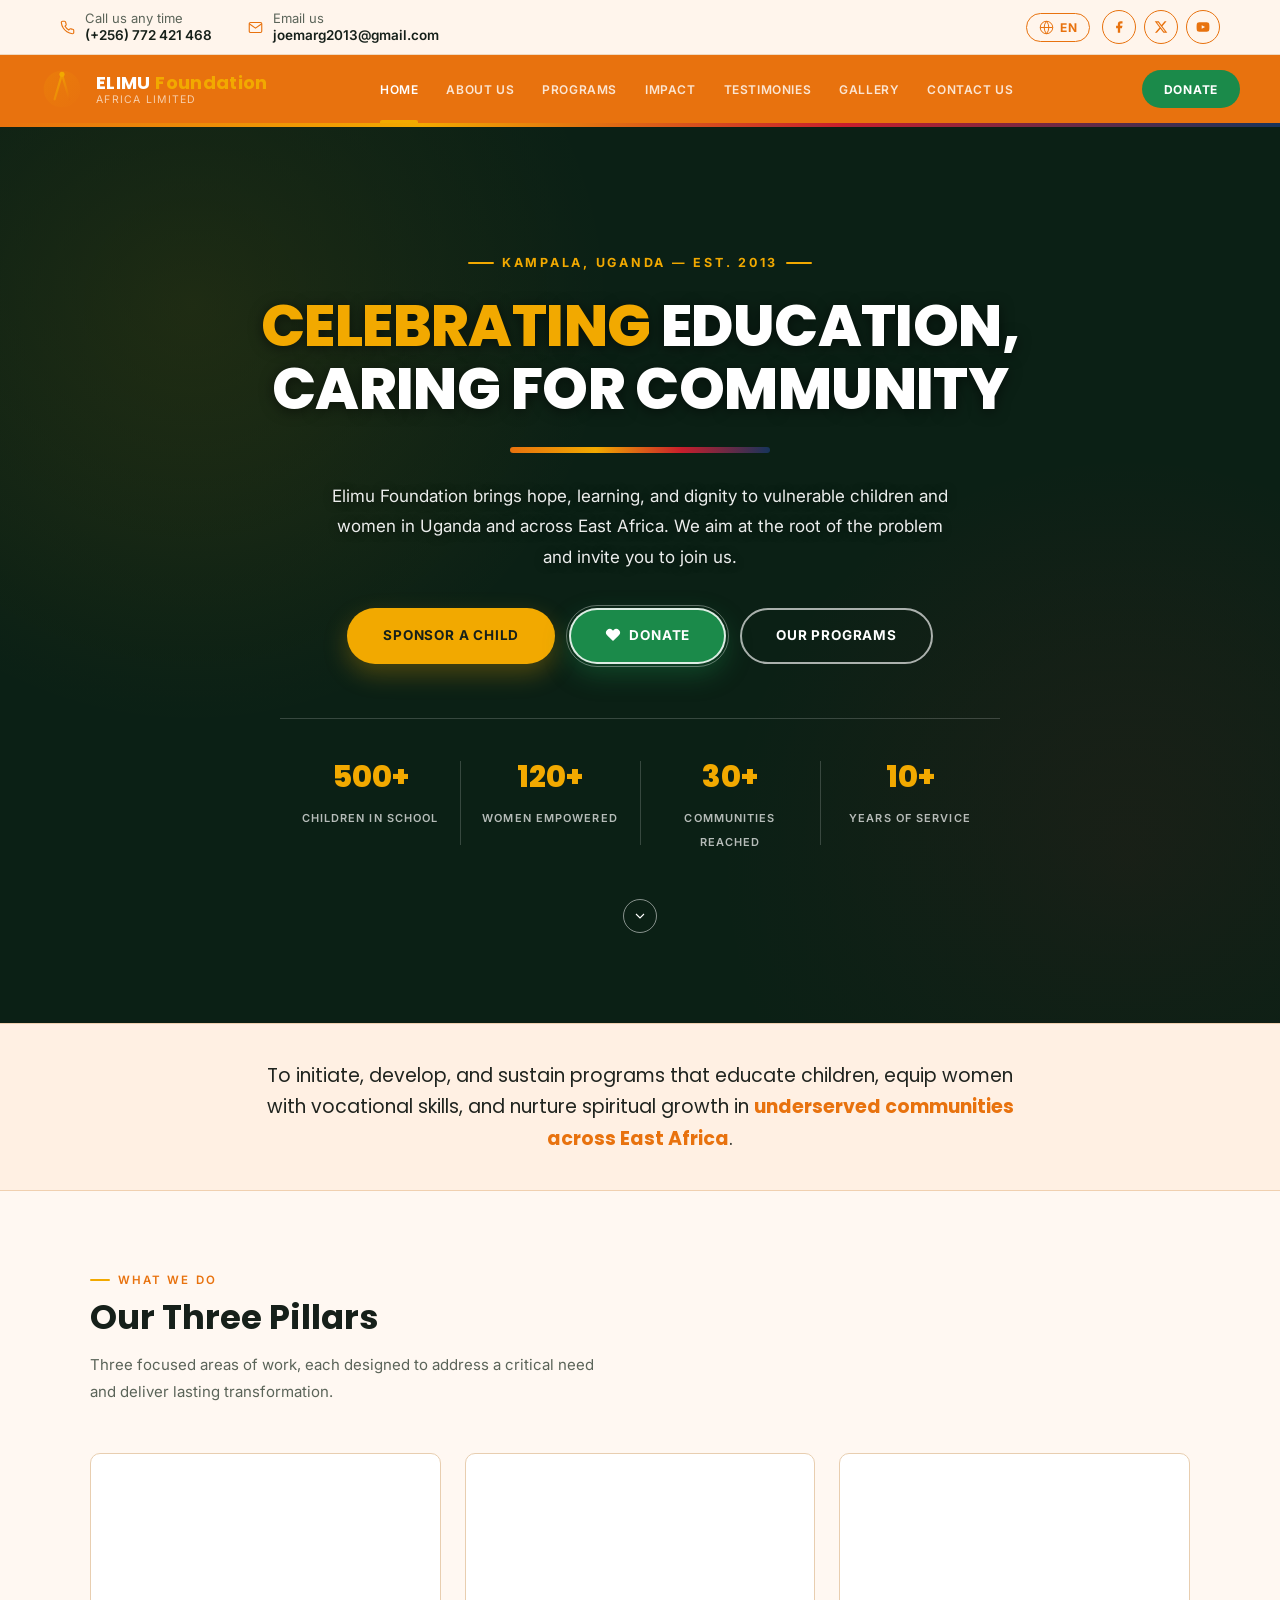
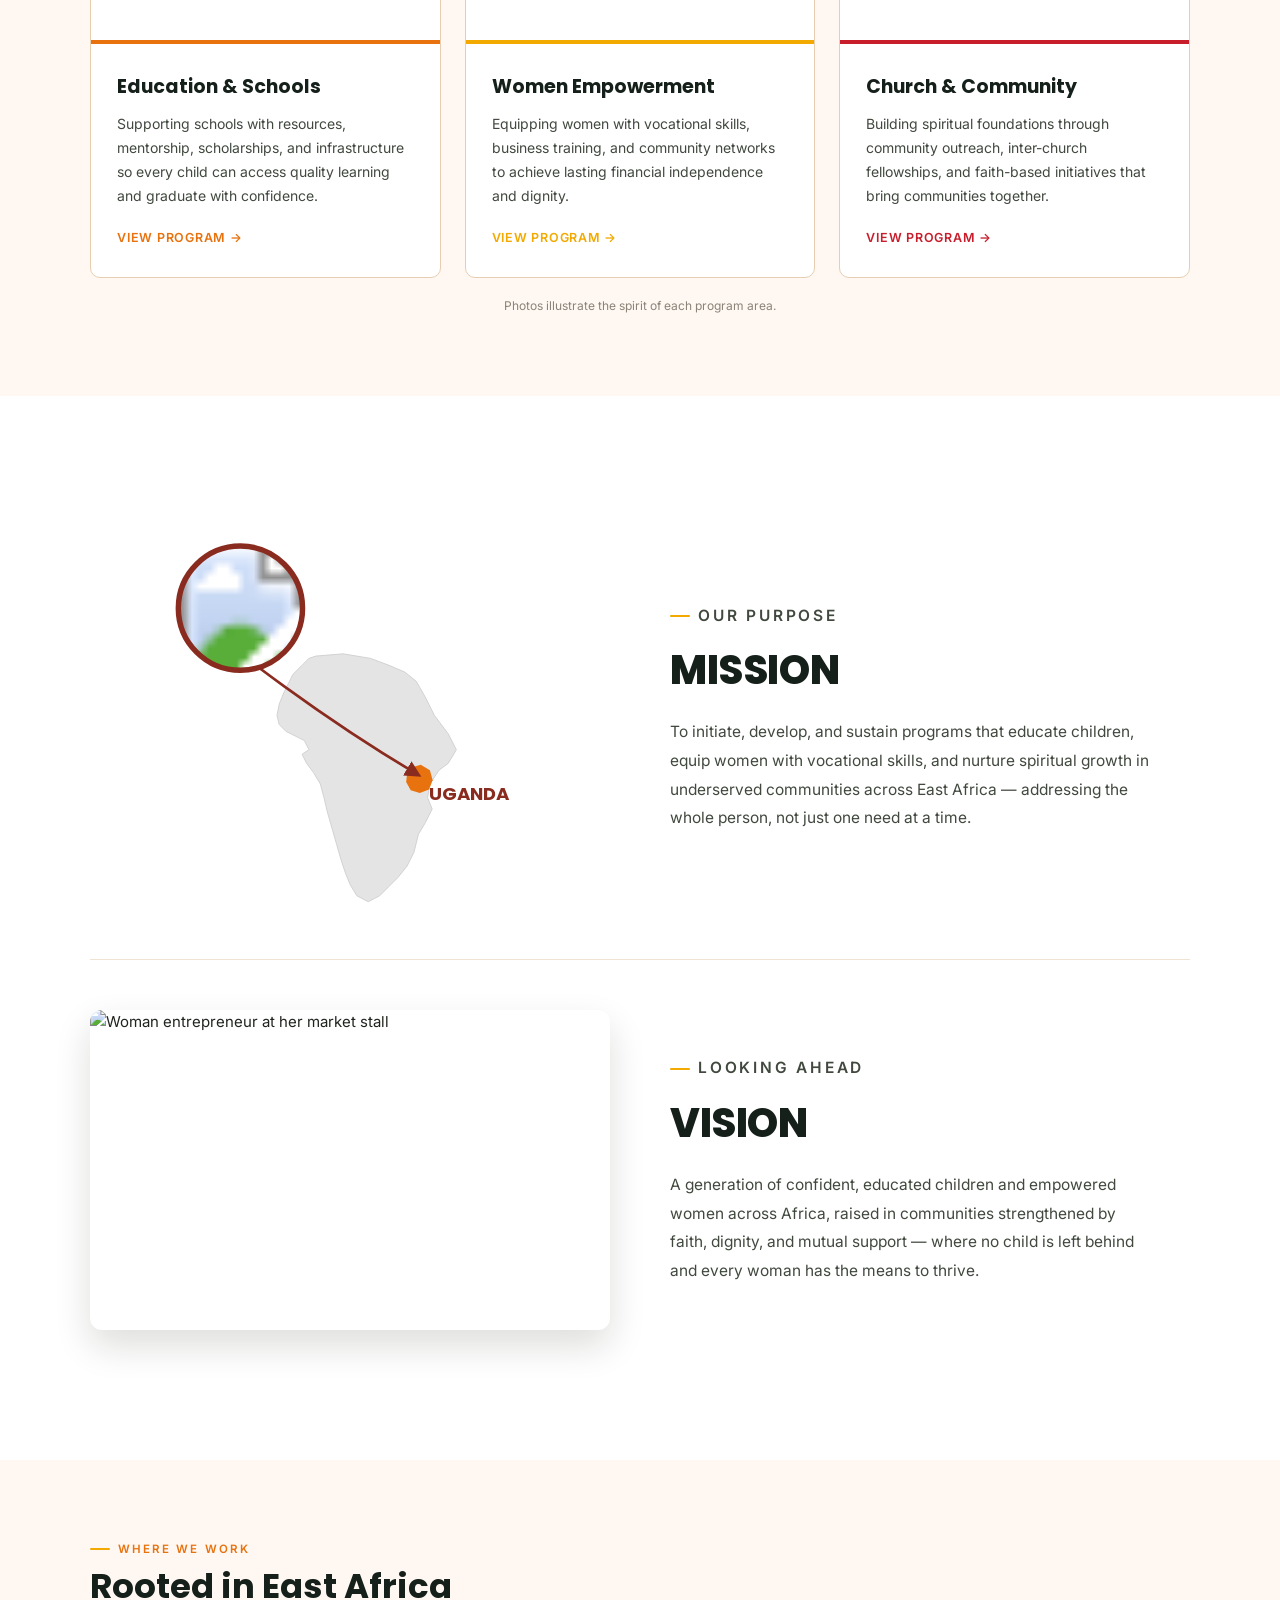
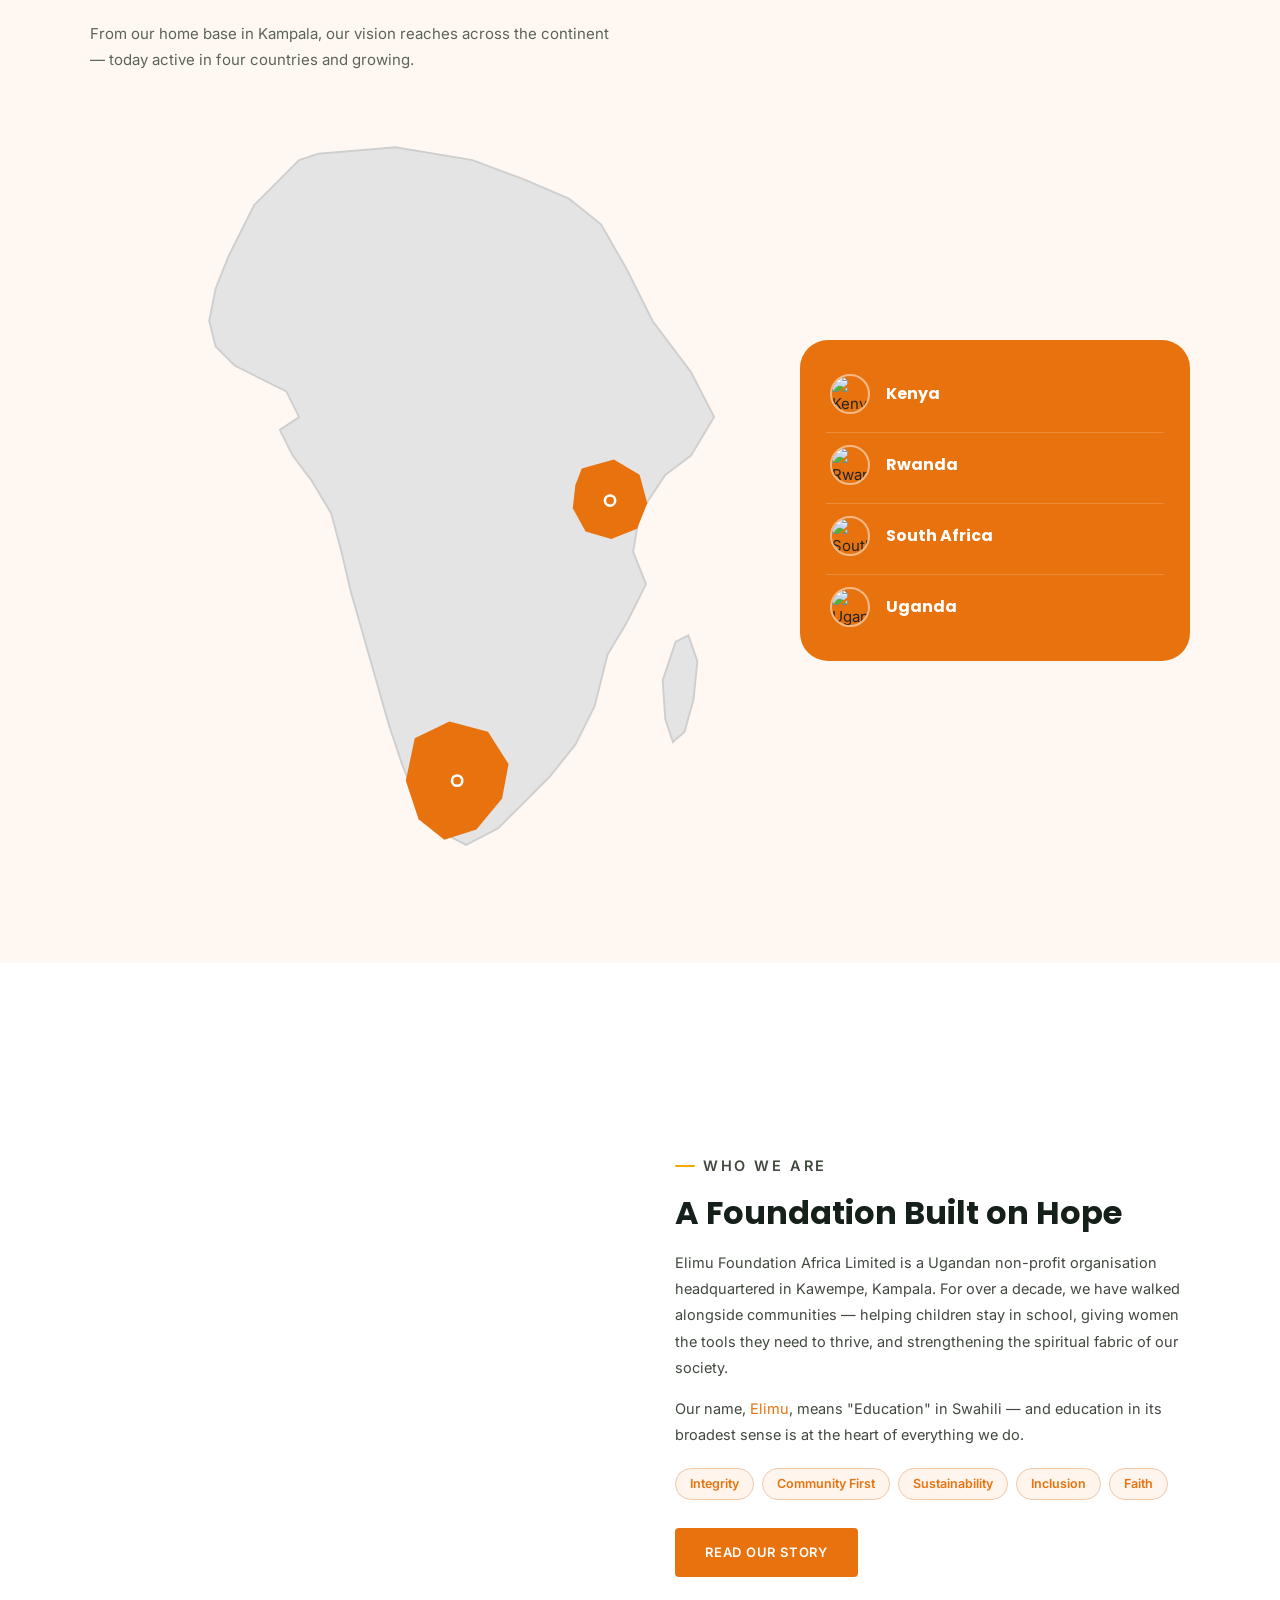
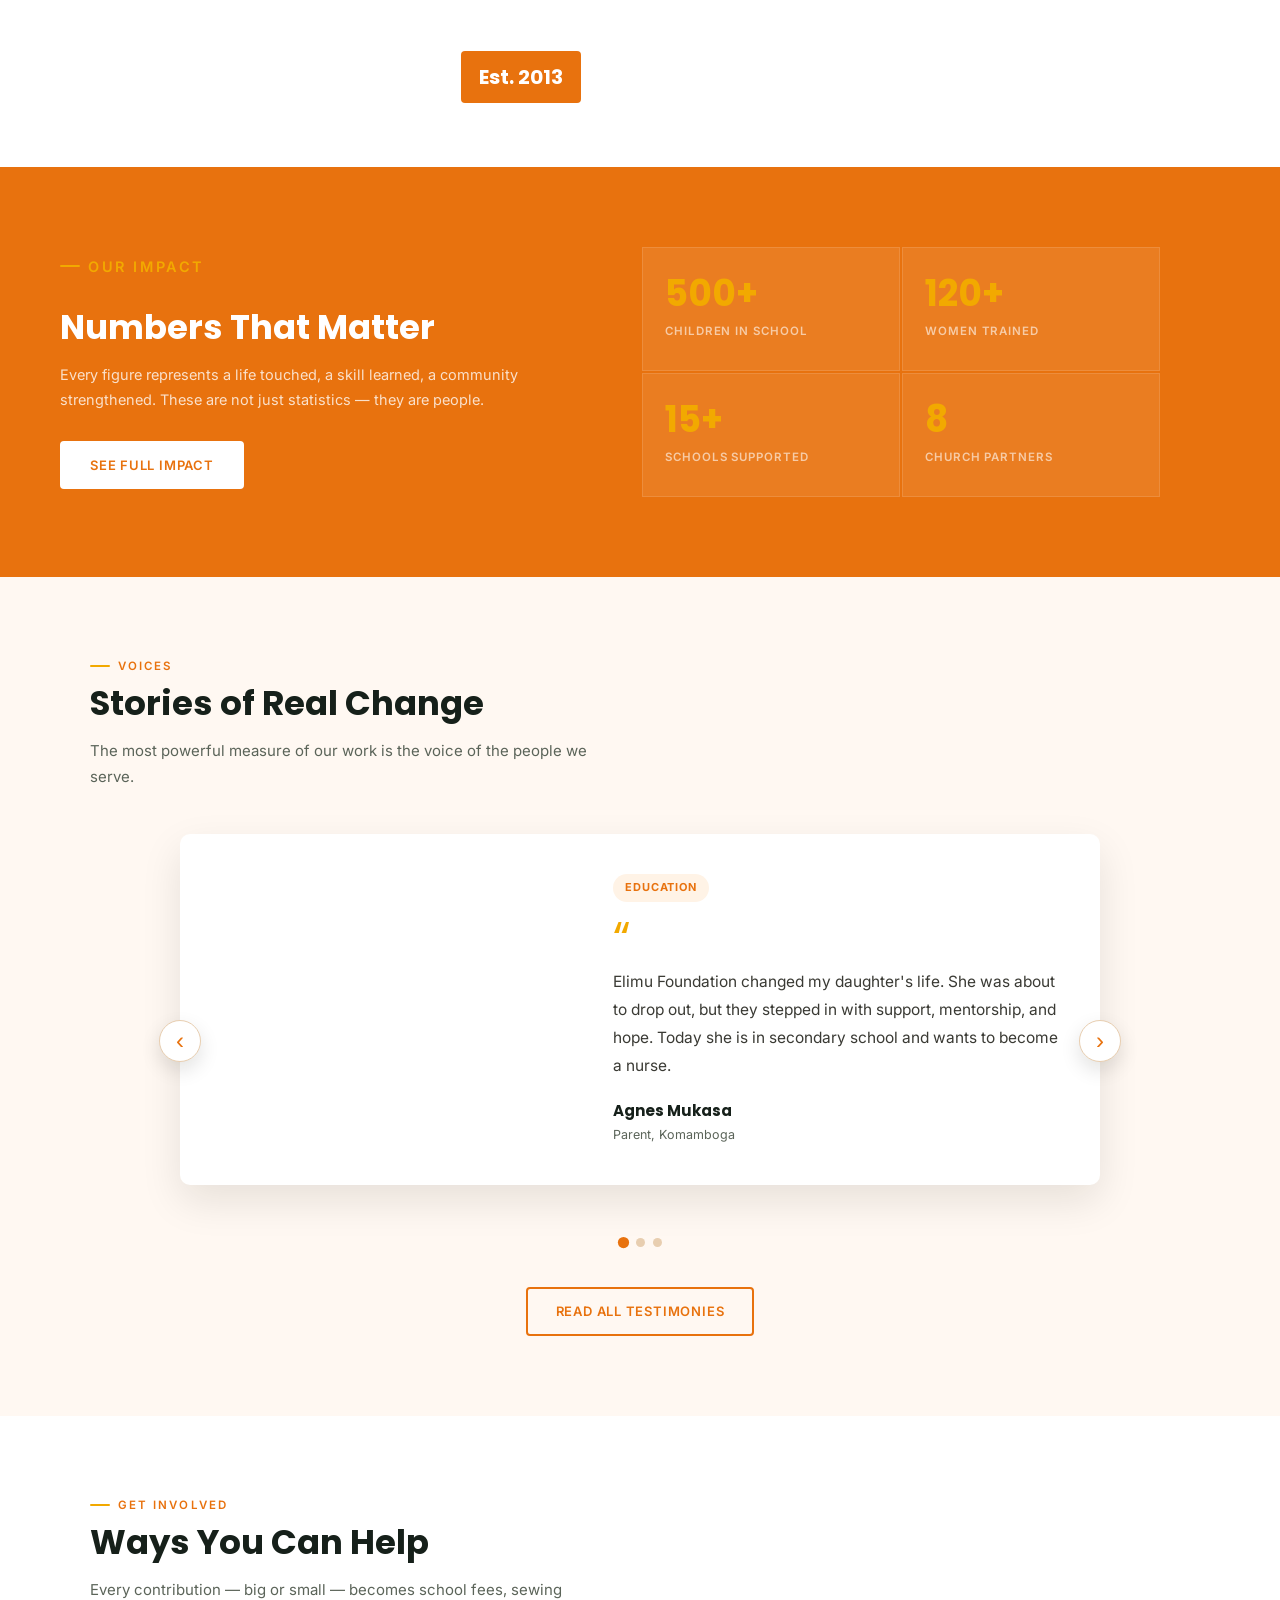
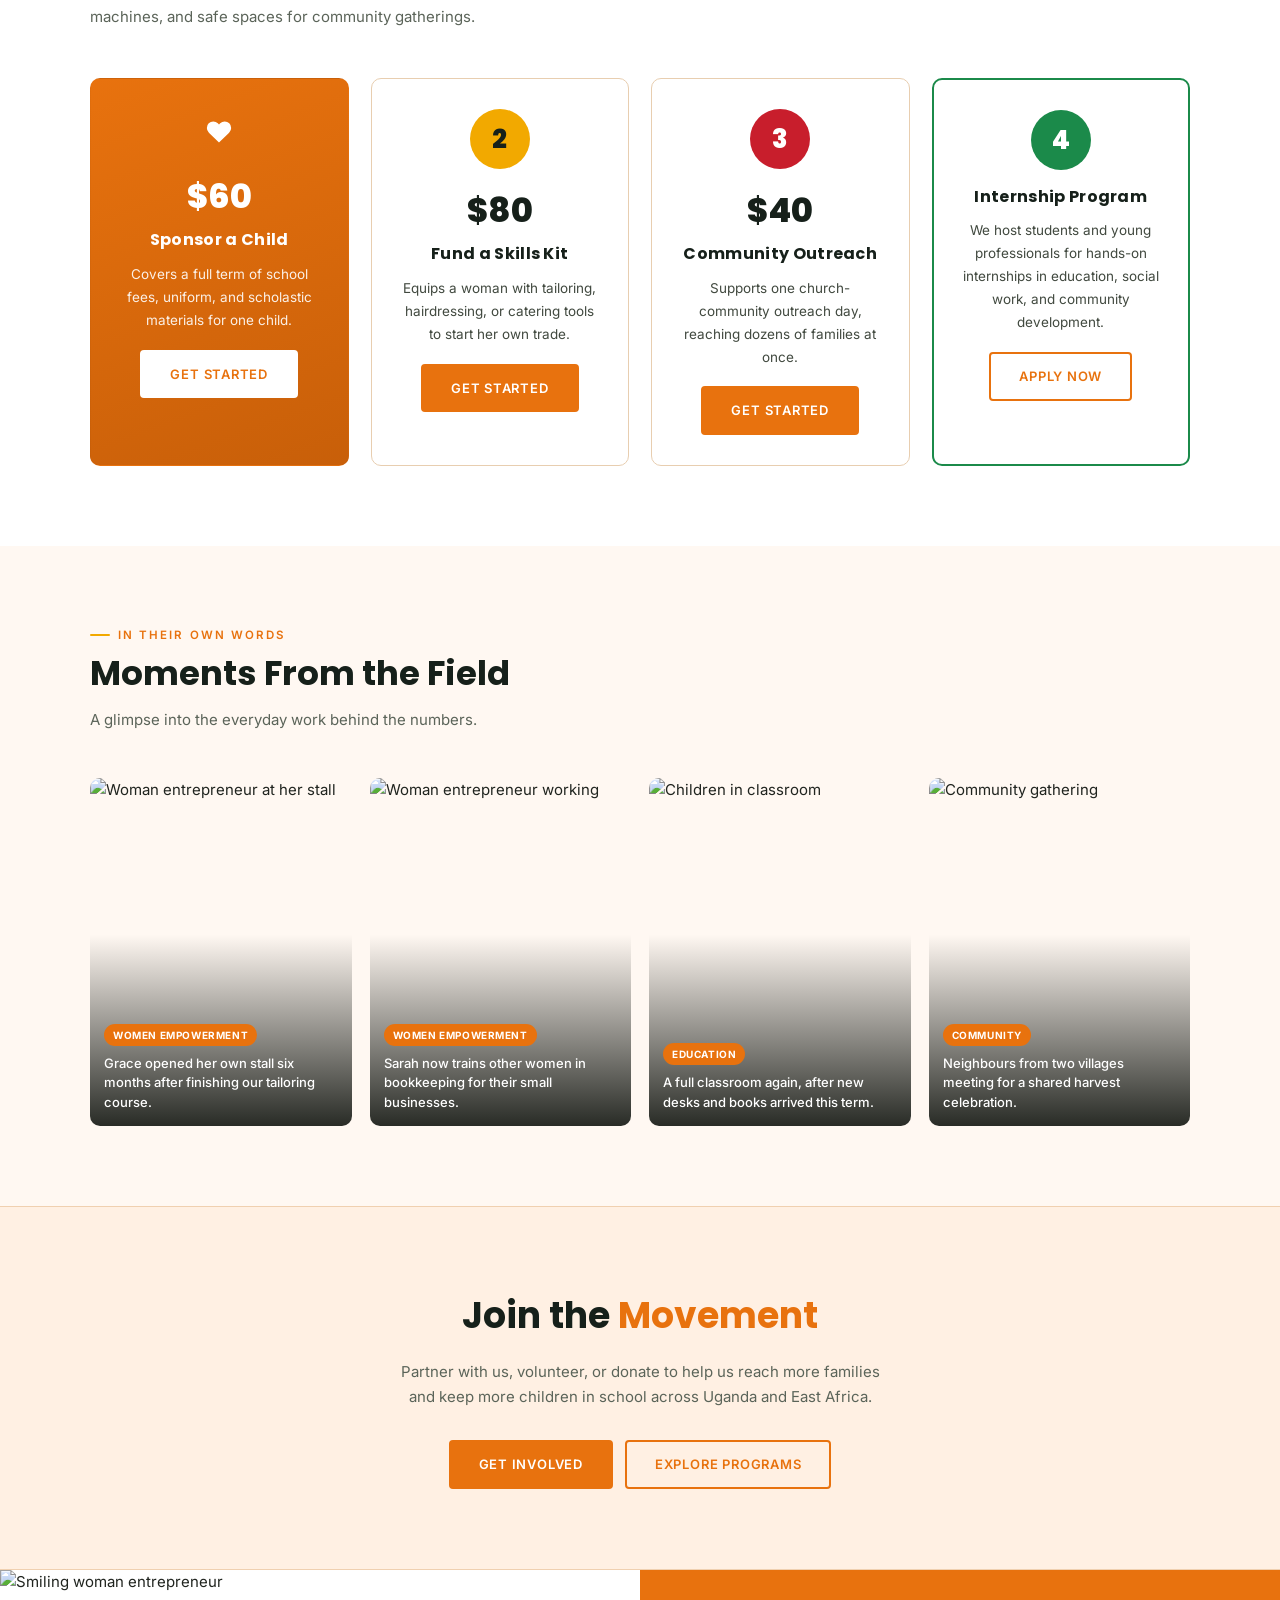
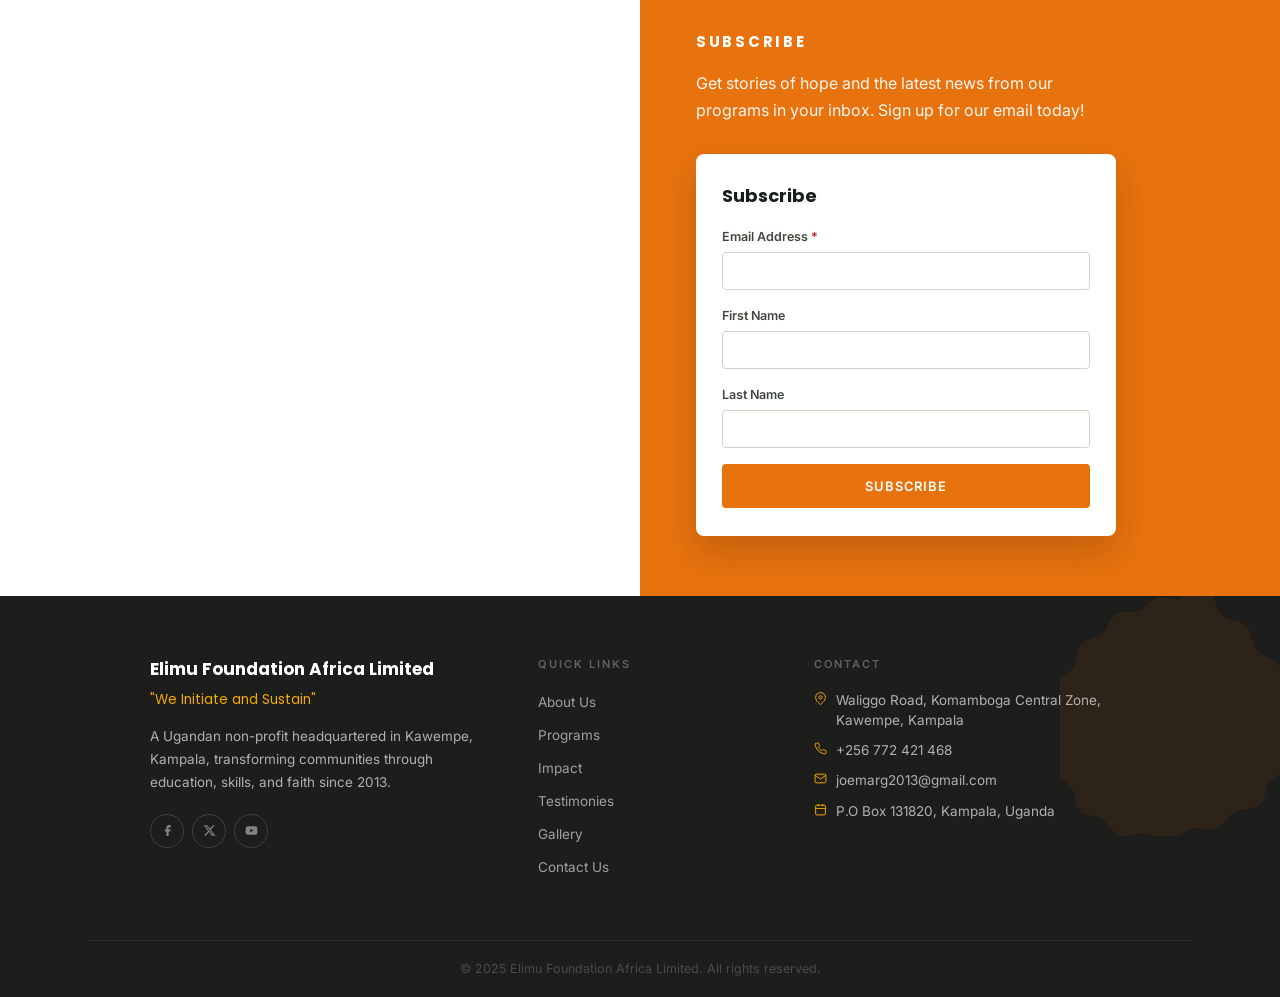
==== index.html @ d01fae4d "Add files via upload" ====
<!DOCTYPE html>
<html lang="en">
<head>
  <meta charset="UTF-8">
  <meta name="viewport" content="width=device-width, initial-scale=1.0">
  <title>Elimu Foundation Africa Limited</title>
  <link rel="stylesheet" href="css/style.css">
</head>
<body>

<!-- top bar -->
<div class="topbar">
  <div class="topbar-left">
    <div class="topbar-item">
      <svg viewBox="0 0 24 24"><path d="M22 16.92v3a2 2 0 01-2.18 2 19.79 19.79 0 01-8.63-3.07 19.5 19.5 0 01-6-6 19.79 19.79 0 01-3.07-8.67A2 2 0 014.11 2h3a2 2 0 012 1.72 12.84 12.84 0 00.7 2.81 2 2 0 01-.45 2.11L8.09 9.91a16 16 0 006 6l1.27-1.27a2 2 0 012.11-.45 12.84 12.84 0 002.81.7A2 2 0 0122 16.92z"/></svg>
      <div class="info">
        <span data-i18n="topbar_call_label">Call us any time</span>
        <strong>(+256) 772 421 468</strong>
      </div>
    </div>
    <div class="topbar-item">
      <svg viewBox="0 0 24 24"><path d="M4 4h16c1.1 0 2 .9 2 2v12c0 1.1-.9 2-2 2H4c-1.1 0-2-.9-2-2V6c0-1.1.9-2 2-2z"/><polyline points="22,6 12,13 2,6"/></svg>
      <div class="info">
        <span data-i18n="topbar_email_label">Email us</span>
        <strong>joemarg2013@gmail.com</strong>
      </div>
    </div>
  </div>
  <div class="topbar-right">
    <div class="lang-switch" id="langSwitch">
      <button class="lang-btn" id="langBtn" aria-label="Change language">
        <svg viewBox="0 0 24 24"><circle cx="12" cy="12" r="10"/><line x1="2" y1="12" x2="22" y2="12"/><path d="M12 2a15.3 15.3 0 010 20 15.3 15.3 0 010-20z"/></svg>
        <span id="langBtnLabel">EN</span>
      </button>
      <div class="lang-menu" id="langMenu">
        <button data-lang="en">English</button>
        <button data-lang="sw">Kiswahili</button>
        <button data-lang="lg">Luganda</button>
      </div>
    </div>
    <a href="#" class="social-btn" aria-label="Facebook"><svg viewBox="0 0 24 24"><path d="M18 2h-3a5 5 0 00-5 5v3H7v4h3v8h4v-8h3l1-4h-4V7a1 1 0 011-1h3z"/></svg></a>
    <a href="#" class="social-btn" aria-label="Twitter"><svg viewBox="0 0 24 24"><path d="M18.244 2.25h3.308l-7.227 8.26 8.502 11.24H16.17l-5.214-6.817L4.99 21.75H1.68l7.73-8.835L1.254 2.25H8.08l4.713 6.231zm-1.161 17.52h1.833L7.084 4.126H5.117z"/></svg></a>
    <a href="#" class="social-btn" aria-label="YouTube"><svg viewBox="0 0 24 24"><path d="M22.54 6.42a2.78 2.78 0 00-1.95-1.96C18.88 4 12 4 12 4s-6.88 0-8.59.46a2.78 2.78 0 00-1.95 1.96A29 29 0 001 12a29 29 0 00.46 5.58 2.78 2.78 0 001.95 1.96C5.12 20 12 20 12 20s6.88 0 8.59-.46a2.78 2.78 0 001.95-1.96A29 29 0 0023 12a29 29 0 00-.46-5.58zM9.75 15.02V8.98L15.5 12l-5.75 3.02z"/></svg></a>
  </div>
</div>

<!-- navbar -->
<div class="navbar">
  <div class="navbar-inner">
    <a href="index.html" class="site-logo">
      <svg viewBox="0 0 60 60" fill="none">
        <defs>
          <linearGradient id="g1" x1="0%" y1="0%" x2="100%" y2="100%">
            <stop offset="0%" stop-color="#F2A900"/>
            <stop offset="100%" stop-color="#E8720E"/>
          </linearGradient>
        </defs>
        <path d="M30 5C16 5 5 16 5 30s11 25 25 25 25-11 25-25S44 5 30 5z" fill="url(#g1)" opacity="0.18"/>
        <path d="M20 44L30 10l10 34" stroke="url(#g1)" stroke-width="3" stroke-linecap="round" stroke-linejoin="round"/>
        <path d="M23 30h14" stroke="url(#g1)" stroke-width="3" stroke-linecap="round"/>
        <circle cx="30" cy="10" r="3.5" fill="#F2A900"/>
      </svg>
      <div class="logo-text">
        <span class="logo-name">ELIMU <span class="accent">Foundation</span></span>
        <span class="logo-sub">Africa Limited</span>
      </div>
    </a>
    <nav>
      <button class="hamburger" id="navToggle" aria-label="Menu">
        <span></span><span></span><span></span>
      </button>
      <ul id="navList">
        <li><a href="index.html" data-i18n="nav_home">Home</a></li>
        <li><a href="about.html" data-i18n="nav_about">About Us</a></li>
        <li><a href="programs.html" data-i18n="nav_programs">Programs</a></li>
        <li><a href="impact.html" data-i18n="nav_impact">Impact</a></li>
        <li><a href="testimonies.html" data-i18n="nav_testimonies">Testimonies</a></li>
        <li><a href="gallery.html" data-i18n="nav_gallery">Gallery</a></li>
        <li><a href="contact.html" data-i18n="nav_contact">Contact Us</a></li>
      </ul>
    </nav>
    <a href="contact.html" class="nav-donate-btn" data-i18n="nav_donate">Donate</a>
  </div>
</div>

<!-- hero -->
<section class="hero-full">
  <div class="hero-bg-slides" id="heroSlides">
    <div class="hero-bg-slide active" style="background-image:url('https://images.pexels.com/photos/28593050/pexels-photo-28593050.jpeg?auto=compress&cs=tinysrgb&w=1920')"></div>
    <div class="hero-bg-slide" style="background-image:url('https://images.pexels.com/photos/33749805/pexels-photo-33749805.jpeg?auto=compress&cs=tinysrgb&w=1920')"></div>
    <div class="hero-bg-slide" style="background-image:url('https://images.pexels.com/photos/33203798/pexels-photo-33203798.jpeg?auto=compress&cs=tinysrgb&w=1920')"></div>
    <div class="hero-bg-slide" style="background-image:url('https://images.pexels.com/photos/29598045/pexels-photo-29598045.jpeg?auto=compress&cs=tinysrgb&w=1920')"></div>
  </div>
  <div class="hero-overlay"></div>
  <div class="hero-full-inner">
    <p class="hero-full-eyebrow" data-i18n="hero_eyebrow">Kampala, Uganda &mdash; Est. 2013</p>
    <h1 data-i18n="hero_title"><span class="accent">Celebrating</span> Education,<br/>Caring for Community</h1>
    <div class="hero-stripe"></div>
    <p class="hero-full-desc" data-i18n="hero_desc">Elimu Foundation brings hope, learning, and dignity to vulnerable children and women in Uganda and across East Africa. We aim at the root of the problem and invite you to join us.</p>
    <div class="hero-full-buttons">
      <a href="contact.html" class="btn-pill solid-gold" data-i18n="hero_btn_sponsor">Sponsor a Child</a>
      <a href="contact.html" class="btn-pill solid-green btn-emphasis"><svg class="btn-icon" viewBox="0 0 24 24"><path d="M20.8 4.6a5.5 5.5 0 00-7.8 0L12 5.6l-1-1a5.5 5.5 0 00-7.8 7.8l1 1L12 21l7.8-7.6 1-1a5.5 5.5 0 000-7.8z"/></svg><span data-i18n="hero_btn_donate">Donate</span></a>
      <a href="programs.html" class="btn-pill outline-white" data-i18n="hero_btn_programs">Our Programs</a>
    </div>
    <div class="hero-full-stats">
      <div class="hfs-item">
        <span class="hfs-num" data-count="500" data-suffix="+">500+</span>
        <span class="hfs-lbl" data-i18n="stat_students">Children In School</span>
      </div>
      <div class="hfs-item">
        <span class="hfs-num" data-count="120" data-suffix="+">120+</span>
        <span class="hfs-lbl" data-i18n="stat_women">Women Empowered</span>
      </div>
      <div class="hfs-item">
        <span class="hfs-num" data-count="30" data-suffix="+">30+</span>
        <span class="hfs-lbl" data-i18n="stat_communities">Communities Reached</span>
      </div>
      <div class="hfs-item">
        <span class="hfs-num" data-count="10" data-suffix="+">10+</span>
        <span class="hfs-lbl" data-i18n="stat_years">Years of Service</span>
      </div>
    </div>
    <div class="scroll-indicator">
      <svg viewBox="0 0 24 24"><polyline points="6 9 12 15 18 9"/></svg>
    </div>
  </div>
</section>

<!-- mission -->
<div class="mission-bar">
  <p data-i18n="mission_text">To initiate, develop, and sustain programs that educate children, equip women with vocational skills, and nurture spiritual growth in <strong>underserved communities across East Africa</strong>.</p>
</div>

<!-- pillars -->
<section class="section grey">
  <div class="container">
    <p class="section-tag" data-i18n="pillars_tag">What We Do</p>
    <h2 class="section-title" data-i18n="pillars_title">Our Three Pillars</h2>
    <p class="section-lead" data-i18n="pillars_lead">Three focused areas of work, each designed to address a critical need and deliver lasting transformation.</p>
    <div class="pillars">
      <div class="pillar">
        <div class="pillar-photo" style="background-image:url('https://images.pexels.com/photos/29598045/pexels-photo-29598045.jpeg?auto=compress&cs=tinysrgb&w=700')"></div>
        <div class="pillar-body">
          <h3 data-i18n="pillar1_title">Education &amp; Schools</h3>
          <p data-i18n="pillar1_desc">Supporting schools with resources, mentorship, scholarships, and infrastructure so every child can access quality learning and graduate with confidence.</p>
          <a href="programs.html" class="pillar-link" data-i18n="pillar_link">View Program &rarr;</a>
        </div>
      </div>
      <div class="pillar amber">
        <div class="pillar-photo" style="background-image:url('https://images.pexels.com/photos/33203798/pexels-photo-33203798.jpeg?auto=compress&cs=tinysrgb&w=700')"></div>
        <div class="pillar-body">
          <h3 data-i18n="pillar2_title">Women Empowerment</h3>
          <p data-i18n="pillar2_desc">Equipping women with vocational skills, business training, and community networks to achieve lasting financial independence and dignity.</p>
          <a href="programs.html" class="pillar-link" data-i18n="pillar_link">View Program &rarr;</a>
        </div>
      </div>
      <div class="pillar green">
        <div class="pillar-photo" style="background-image:url('https://images.pexels.com/photos/33749805/pexels-photo-33749805.jpeg?auto=compress&cs=tinysrgb&w=700')"></div>
        <div class="pillar-body">
          <h3 data-i18n="pillar3_title">Church &amp; Community</h3>
          <p data-i18n="pillar3_desc">Building spiritual foundations through community outreach, inter-church fellowships, and faith-based initiatives that bring communities together.</p>
          <a href="programs.html" class="pillar-link" data-i18n="pillar_link">View Program &rarr;</a>
        </div>
      </div>
    </div>
    <p class="pillars-note" data-i18n="pillars_note">Photos illustrate the spirit of each program area.</p>
  </div>
</section>

<!-- mission & vision -->
<section class="section white mv-section">
  <div class="container">

    <div class="mv-row">
      <div class="mv-visual">
        <svg viewBox="0 0 460 420" class="mv-map-svg" xmlns="http://www.w3.org/2000/svg" role="img" aria-label="Map of Africa with Uganda highlighted">
          <defs>
            <clipPath id="missionPhotoClip"><circle cx="110" cy="90" r="68"/></clipPath>
            <marker id="mvArrow1" viewBox="0 0 10 10" refX="6" refY="5" markerWidth="6" markerHeight="6" orient="auto-start-reverse">
              <path d="M0,0 L10,5 L0,10 Z" fill="#8a2b1f"/>
            </marker>
          </defs>
          <path d="M170,20 L230,15 L290,25 L330,40 L365,55 L390,75 L410,110 L430,150 L460,190 L478,225 L460,255 L440,270 L420,300 L415,330 L425,355 L410,385 L395,410 L385,450 L370,480 L350,505 L330,525 L310,545 L285,558 L260,545 L245,520 L235,495 L225,465 L215,430 L205,395 L195,360 L188,330 L180,300 L165,275 L150,255 L140,235 L155,225 L145,205 L125,195 L105,185 L90,170 L85,150 L90,125 L100,100 L110,80 L120,60 L140,40 L155,25 Z"
            fill="#E4E4E4" stroke="#cfcfcf" stroke-width="2" transform="translate(107.5,132.5) scale(0.5)"/>
          <path d="M375,265 L400,258 L420,270 L426,292 L418,312 L398,320 L378,314 L368,296 L370,278 Z" fill="#E8720E" transform="translate(107.5,132.5) scale(0.5)"/>
          <path d="M130,155 C 190,200 250,240 302,271" stroke="#8a2b1f" stroke-width="3" fill="none" marker-end="url(#mvArrow1)"/>
          <image href="https://images.pexels.com/photos/29598045/pexels-photo-29598045.jpeg?auto=compress&cs=tinysrgb&w=400" x="42" y="22" width="136" height="136" clip-path="url(#missionPhotoClip)" preserveAspectRatio="xMidYMid slice"/>
          <circle cx="110" cy="90" r="68" fill="none" stroke="#8a2b1f" stroke-width="6"/>
          <text x="316" y="300" font-family="Poppins, sans-serif" font-weight="700" font-size="20" fill="#8a2b1f">UGANDA</text>
        </svg>
      </div>
      <div class="mv-text">
        <p class="section-tag" data-i18n="mission_tag">Our Purpose</p>
        <h2 data-i18n="mission_heading">Mission</h2>
        <p data-i18n="mission_body">To initiate, develop, and sustain programs that educate children, equip women with vocational skills, and nurture spiritual growth in underserved communities across East Africa &mdash; addressing the whole person, not just one need at a time.</p>
      </div>
    </div>

    <div class="mv-row reverse">
      <div class="mv-text">
        <p class="section-tag" data-i18n="vision_tag">Looking Ahead</p>
        <h2 data-i18n="vision_heading">Vision</h2>
        <p data-i18n="vision_body">A generation of confident, educated children and empowered women across Africa, raised in communities strengthened by faith, dignity, and mutual support &mdash; where no child is left behind and every woman has the means to thrive.</p>
      </div>
      <div class="mv-photo-panel">
        <img src="https://images.pexels.com/photos/33203798/pexels-photo-33203798.jpeg?auto=compress&cs=tinysrgb&w=900" alt="Woman entrepreneur at her market stall" loading="lazy">
      </div>
    </div>

  </div>
</section>

<!-- africa map -->
<section class="section africa-map-section">
  <div class="container">
    <p class="section-tag" data-i18n="map_tag">Where We Work</p>
    <h2 class="section-title" data-i18n="map_title">Rooted in East Africa</h2>
    <p class="section-lead" data-i18n="map_lead">From our home base in Kampala, our vision reaches across the continent &mdash; today active in four countries and growing.</p>
    <div class="africa-map-grid">
      <div class="africa-map-visual">
        <svg class="africa-map-svg" viewBox="0 0 500 580" xmlns="http://www.w3.org/2000/svg" role="img" aria-label="Map of Africa highlighting Kenya, Rwanda, South Africa and Uganda">
          <path d="M170,20 L230,15 L290,25 L330,40 L365,55 L390,75 L410,110 L430,150 L460,190 L478,225 L460,255 L440,270 L420,300 L415,330 L425,355 L410,385 L395,410 L385,450 L370,480 L350,505 L330,525 L310,545 L285,558 L260,545 L245,520 L235,495 L225,465 L215,430 L205,395 L195,360 L188,330 L180,300 L165,275 L150,255 L140,235 L155,225 L145,205 L125,195 L105,185 L90,170 L85,150 L90,125 L100,100 L110,80 L120,60 L140,40 L155,25 Z" fill="#E4E4E4" stroke="#cfcfcf" stroke-width="1.5"/>
          <!-- Madagascar -->
          <path d="M448,400 L458,395 L465,415 L462,445 L455,470 L446,478 L440,460 L438,430 Z" fill="#E4E4E4" stroke="#cfcfcf" stroke-width="1.5"/>
          <!-- Kenya + Uganda + Rwanda highlight cluster -->
          <path class="map-highlight" d="M375,265 L400,258 L420,270 L426,292 L418,312 L398,320 L378,314 L368,296 L370,278 Z" fill="#E8720E"/>
          <!-- South Africa highlight -->
          <path class="map-highlight" d="M245,475 L272,462 L302,470 L318,495 L313,522 L293,546 L268,554 L248,538 L238,508 Z" fill="#E8720E"/>
          <g class="map-pin">
            <circle class="pulse" cx="397" cy="290" r="4" fill="#F2A900"/>
            <circle cx="397" cy="290" r="5" fill="#fff"/>
            <circle cx="397" cy="290" r="3" fill="#E8720E"/>
          </g>
          <g class="map-pin">
            <circle class="pulse" cx="278" cy="508" r="4" fill="#F2A900"/>
            <circle cx="278" cy="508" r="5" fill="#fff"/>
            <circle cx="278" cy="508" r="3" fill="#E8720E"/>
          </g>
        </svg>
      </div>
      <div class="country-card">
        <div class="country-row">
          <img src="https://images.pexels.com/photos/28593044/pexels-photo-28593044.jpeg?auto=compress&cs=tinysrgb&w=200" alt="Kenya" loading="lazy">
          <span data-i18n="map_country_kenya">Kenya</span>
        </div>
        <div class="country-row">
          <img src="https://images.pexels.com/photos/33749805/pexels-photo-33749805.jpeg?auto=compress&cs=tinysrgb&w=200" alt="Rwanda" loading="lazy">
          <span data-i18n="map_country_rwanda">Rwanda</span>
        </div>
        <div class="country-row">
          <img src="https://images.pexels.com/photos/29598045/pexels-photo-29598045.jpeg?auto=compress&cs=tinysrgb&w=200" alt="South Africa" loading="lazy">
          <span data-i18n="map_country_sa">South Africa</span>
        </div>
        <div class="country-row">
          <img src="https://images.pexels.com/photos/28102680/pexels-photo-28102680.jpeg?auto=compress&cs=tinysrgb&w=200" alt="Uganda" loading="lazy">
          <span data-i18n="map_country_uganda">Uganda</span>
        </div>
      </div>
    </div>
  </div>
</section>

<!-- about -->
<section class="section white">
  <div class="container">
    <div class="about-grid">
      <div class="about-img" style="position:relative">
        <div class="about-photo"></div>
        <div class="about-year-badge">Est. 2013</div>
      </div>
      <div class="about-text">
        <p class="section-tag" data-i18n="about_tag">Who We Are</p>
        <h2 data-i18n="about_title">A Foundation Built on Hope</h2>
        <p data-i18n="about_p1">Elimu Foundation Africa Limited is a Ugandan non-profit organisation headquartered in Kawempe, Kampala. For over a decade, we have walked alongside communities — helping children stay in school, giving women the tools they need to thrive, and strengthening the spiritual fabric of our society.</p>
        <p data-i18n="about_p2">Our name, <em>Elimu</em>, means "Education" in Swahili — and education in its broadest sense is at the heart of everything we do.</p>
        <div class="tag-list">
          <span class="tag" data-i18n="tag_integrity">Integrity</span>
          <span class="tag" data-i18n="tag_community">Community First</span>
          <span class="tag" data-i18n="tag_sustainability">Sustainability</span>
          <span class="tag" data-i18n="tag_inclusion">Inclusion</span>
          <span class="tag" data-i18n="tag_faith">Faith</span>
        </div>
        <a href="about.html" class="btn btn-orange" data-i18n="about_btn">Read Our Story</a>
      </div>
    </div>
  </div>
</section>

<!-- impact -->
<div class="impact-band">
  <div class="impact-band-inner">
    <div class="impact-band-text">
      <p class="section-tag" data-i18n="impact_tag">Our Impact</p>
      <h2 class="section-title" data-i18n="impact_title">Numbers That Matter</h2>
      <p data-i18n="impact_desc">Every figure represents a life touched, a skill learned, a community strengthened. These are not just statistics — they are people.</p>
      <a href="impact.html" class="btn btn-white" data-i18n="impact_btn">See Full Impact</a>
    </div>
    <div class="impact-numbers">
      <div class="impact-box"><span class="n">500+</span><span class="l">Children in School</span></div>
      <div class="impact-box"><span class="n">120+</span><span class="l">Women Trained</span></div>
      <div class="impact-box"><span class="n">15+</span><span class="l">Schools Supported</span></div>
      <div class="impact-box"><span class="n">8</span><span class="l">Church Partners</span></div>
    </div>
  </div>
</div>

<!-- testimonies -->
<section class="section grey">
  <div class="container">
    <p class="section-tag" data-i18n="voices_tag">Voices</p>
    <h2 class="section-title" data-i18n="voices_title">Stories of Real Change</h2>
    <p class="section-lead" data-i18n="voices_lead">The most powerful measure of our work is the voice of the people we serve.</p>
    <div class="stories-carousel" id="storiesCarousel">
      <div class="stories-track">
        <div class="story-slide active">
          <div class="story-photo" style="background-image:url('https://images.pexels.com/photos/29598045/pexels-photo-29598045.jpeg?auto=compress&cs=tinysrgb&w=900')"></div>
          <div class="story-content">
            <span class="cat-tag" data-i18n="story1_cat">Education</span>
            <div class="quote-mark">&ldquo;</div>
            <p data-i18n="story1_quote">Elimu Foundation changed my daughter's life. She was about to drop out, but they stepped in with support, mentorship, and hope. Today she is in secondary school and wants to become a nurse.</p>
            <div class="story-author">
              <span class="t-name" data-i18n="story1_name">Agnes Mukasa</span>
              <span class="t-role" data-i18n="story1_role">Parent, Komamboga</span>
            </div>
          </div>
        </div>
        <div class="story-slide">
          <div class="story-photo" style="background-image:url('https://images.pexels.com/photos/33203798/pexels-photo-33203798.jpeg?auto=compress&cs=tinysrgb&w=900')"></div>
          <div class="story-content">
            <span class="cat-tag" data-i18n="story2_cat">Women Empowerment</span>
            <div class="quote-mark">&ldquo;</div>
            <p data-i18n="story2_quote">The tailoring program gave me a trade and my own business. I now earn a steady income and support my family on my own.</p>
            <div class="story-author">
              <span class="t-name" data-i18n="story2_name">Rebecca Namutebi</span>
              <span class="t-role" data-i18n="story2_role">Skills Graduate</span>
            </div>
          </div>
        </div>
        <div class="story-slide">
          <div class="story-photo" style="background-image:url('https://images.pexels.com/photos/33749805/pexels-photo-33749805.jpeg?auto=compress&cs=tinysrgb&w=900')"></div>
          <div class="story-content">
            <span class="cat-tag" data-i18n="story3_cat">Church Outreach</span>
            <div class="quote-mark">&ldquo;</div>
            <p data-i18n="story3_quote">The church outreach has brought our community together. People who never spoke are now neighbours helping one another.</p>
            <div class="story-author">
              <span class="t-name" data-i18n="story3_name">Pastor Okello James</span>
              <span class="t-role" data-i18n="story3_role">Church Partner, Kawempe</span>
            </div>
          </div>
        </div>
      </div>
      <button class="story-arrow prev" id="storyPrev" aria-label="Previous story">&lsaquo;</button>
      <button class="story-arrow next" id="storyNext" aria-label="Next story">&rsaquo;</button>
      <div class="story-dots" id="storyDots">
        <button class="story-dot active" data-index="0" aria-label="Story 1"></button>
        <button class="story-dot" data-index="1" aria-label="Story 2"></button>
        <button class="story-dot" data-index="2" aria-label="Story 3"></button>
      </div>
    </div>
    <div class="text-center mt-40">
      <a href="testimonies.html" class="btn btn-outline-orange" data-i18n="voices_btn">Read All Testimonies</a>
    </div>
  </div>
</section>

<!-- ways to help -->
<section class="section white">
  <div class="container">
    <p class="section-tag" data-i18n="ways_tag">Get Involved</p>
    <h2 class="section-title" data-i18n="ways_title">Ways You Can Help</h2>
    <p class="section-lead" data-i18n="ways_lead">Every contribution — big or small — becomes school fees, sewing machines, and safe spaces for community gatherings.</p>
    <div class="ways-grid ways-grid-4">
      <div class="way-card solid">
        <div class="way-icon"><svg viewBox="0 0 24 24"><path d="M20.8 4.6a5.5 5.5 0 00-7.8 0L12 5.6l-1-1a5.5 5.5 0 00-7.8 7.8l1 1L12 21l7.8-7.6 1-1a5.5 5.5 0 000-7.8z"/></svg></div>
        <span class="way-amount">$60</span>
        <h4 data-i18n="way1_title">Sponsor a Child</h4>
        <p data-i18n="way1_desc">Covers a full term of school fees, uniform, and scholastic materials for one child.</p>
        <a href="contact.html" class="btn btn-white" data-i18n="way_btn">Get Started</a>
      </div>
      <div class="way-card gold">
        <div class="way-badge">2</div>
        <span class="way-amount way-amount-dark">$80</span>
        <h4 data-i18n="way2_title">Fund a Skills Kit</h4>
        <p data-i18n="way2_desc">Equips a woman with tailoring, hairdressing, or catering tools to start her own trade.</p>
        <a href="contact.html" class="btn btn-orange" data-i18n="way_btn">Get Started</a>
      </div>
      <div class="way-card red">
        <div class="way-badge">3</div>
        <span class="way-amount way-amount-dark">$40</span>
        <h4 data-i18n="way3_title">Community Outreach</h4>
        <p data-i18n="way3_desc">Supports one church-community outreach day, reaching dozens of families at once.</p>
        <a href="contact.html" class="btn btn-orange" data-i18n="way_btn">Get Started</a>
      </div>
      <div class="way-card intern">
        <div class="way-badge">4</div>
        <h4 data-i18n="way4_title">Internship Program</h4>
        <p data-i18n="way4_desc">We host students and young professionals for hands-on internships in education, social work, and community development.</p>
        <a href="contact.html" class="btn btn-outline-orange" data-i18n="way4_btn">Apply Now</a>
      </div>
    </div>
  </div>
</section>

<!-- moments from the field -->
<section class="section grey">
  <div class="container">
    <p class="section-tag" data-i18n="moments_tag">In Their Own Words</p>
    <h2 class="section-title" data-i18n="moments_title">Moments From the Field</h2>
    <p class="section-lead" data-i18n="moments_lead">A glimpse into the everyday work behind the numbers.</p>
    <div class="moments-strip">
      <div class="moment-card">
        <img src="https://images.pexels.com/photos/33203798/pexels-photo-33203798.jpeg?auto=compress&cs=tinysrgb&w=500" alt="Woman entrepreneur at her stall" loading="lazy">
        <div class="moment-caption">
          <span class="m-tag" data-i18n="moment1_tag">Women Empowerment</span>
          <p data-i18n="moment1_text">Grace opened her own stall six months after finishing our tailoring course.</p>
        </div>
      </div>
      <div class="moment-card">
        <img src="https://images.pexels.com/photos/20209020/pexels-photo-20209020.jpeg?auto=compress&cs=tinysrgb&w=500" alt="Woman entrepreneur working" loading="lazy">
        <div class="moment-caption">
          <span class="m-tag" data-i18n="moment2_tag">Women Empowerment</span>
          <p data-i18n="moment2_text">Sarah now trains other women in bookkeeping for their small businesses.</p>
        </div>
      </div>
      <div class="moment-card">
        <img src="https://images.pexels.com/photos/28593044/pexels-photo-28593044.jpeg?auto=compress&cs=tinysrgb&w=500" alt="Children in classroom" loading="lazy">
        <div class="moment-caption">
          <span class="m-tag" data-i18n="moment3_tag">Education</span>
          <p data-i18n="moment3_text">A full classroom again, after new desks and books arrived this term.</p>
        </div>
      </div>
      <div class="moment-card">
        <img src="https://images.pexels.com/photos/33749805/pexels-photo-33749805.jpeg?auto=compress&cs=tinysrgb&w=500" alt="Community gathering" loading="lazy">
        <div class="moment-caption">
          <span class="m-tag" data-i18n="moment4_tag">Community</span>
          <p data-i18n="moment4_text">Neighbours from two villages meeting for a shared harvest celebration.</p>
        </div>
      </div>
    </div>
  </div>
</section>

<!-- cta -->
<div class="cta-band">
  <h2 data-i18n="cta_title">Join the <em>Movement</em></h2>
  <p data-i18n="cta_desc">Partner with us, volunteer, or donate to help us reach more families and keep more children in school across Uganda and East Africa.</p>
  <div class="btn-group">
    <a href="contact.html" class="btn btn-orange" data-i18n="cta_btn1">Get Involved</a>
    <a href="programs.html" class="btn btn-outline-orange" data-i18n="cta_btn2">Explore Programs</a>
  </div>
</div>

<!-- subscribe -->
<section class="subscribe-section">
  <div class="subscribe-photo">
    <img src="https://images.pexels.com/photos/20209020/pexels-photo-20209020.jpeg?auto=compress&cs=tinysrgb&w=900" alt="Smiling woman entrepreneur" loading="lazy">
  </div>
  <div class="subscribe-panel">
    <p class="subscribe-tag" data-i18n="subscribe_tag">Subscribe</p>
    <p class="subscribe-desc" data-i18n="subscribe_desc">Get stories of hope and the latest news from our programs in your inbox. Sign up for our email today!</p>
    <form class="subscribe-form" id="subscribeForm">
      <h4 data-i18n="subscribe_form_title">Subscribe</h4>
      <label data-i18n="subscribe_email">Email Address <span class="req">*</span></label>
      <input type="email" required placeholder="">
      <label data-i18n="subscribe_first">First Name</label>
      <input type="text" placeholder="">
      <label data-i18n="subscribe_last">Last Name</label>
      <input type="text" placeholder="">
      <button type="submit" class="btn btn-orange" data-i18n="subscribe_btn">Subscribe</button>
      <p class="subscribe-success" id="subscribeSuccess" data-i18n="subscribe_success">Thank you! Please check your inbox to confirm.</p>
    </form>
  </div>
</section>

<!-- footer -->
<footer class="footer">
  <div class="footer-map-strip">
    <svg viewBox="0 0 300 300" class="footer-africa-mini" fill="none" aria-hidden="true">
      <path d="M148 8c10 2 22 6 28 14 5 7 3 16 9 22 8 8 22 6 30 14 7 7 6 19 12 27 7 9 20 10 26 19 6 9 3 21 6 31 3 11 13 18 14 29 1 10-7 18-9 28-2 9 3 19-1 27-4 9-16 11-22 19-5 8-3 19-10 25-8 7-20 4-29 9-8 5-12 16-21 19-10 4-21-2-31 1-9 3-15 13-25 14-10 1-18-8-28-9-9-1-19 6-28 3-9-3-13-15-21-20-8-5-19-2-25-9-7-7-4-18-9-26-5-8-16-10-19-19-3-8 4-18 3-27-1-9-11-15-11-25 0-9 9-15 11-24 2-9-4-18-1-27 3-8 14-11 19-18 5-8 2-18 8-25 6-8 18-8 25-14 7-6 8-17 16-22 8-5 18-1 27-4 8-3 12-13 21-15 8-2 17 3 25 1z" fill="#E8720E" opacity="0.16"/>
    </svg>
  </div>
  <div class="footer-grid">
    <div class="footer-brand">
      <div class="footer-brand-name">Elimu Foundation Africa Limited</div>
      <span class="footer-tagline" data-i18n="footer_tagline">&quot;We Initiate and Sustain&quot;</span>
      <p data-i18n="footer_desc">A Ugandan non-profit headquartered in Kawempe, Kampala, transforming communities through education, skills, and faith since 2013.</p>
      <div class="footer-social">
        <a href="#"><svg viewBox="0 0 24 24"><path d="M18 2h-3a5 5 0 00-5 5v3H7v4h3v8h4v-8h3l1-4h-4V7a1 1 0 011-1h3z"/></svg></a>
        <a href="#"><svg viewBox="0 0 24 24"><path d="M18.244 2.25h3.308l-7.227 8.26 8.502 11.24H16.17l-5.214-6.817L4.99 21.75H1.68l7.73-8.835L1.254 2.25H8.08l4.713 6.231zm-1.161 17.52h1.833L7.084 4.126H5.117z"/></svg></a>
        <a href="#"><svg viewBox="0 0 24 24"><path d="M22.54 6.42a2.78 2.78 0 00-1.95-1.96C18.88 4 12 4 12 4s-6.88 0-8.59.46a2.78 2.78 0 00-1.95 1.96A29 29 0 001 12a29 29 0 00.46 5.58 2.78 2.78 0 001.95 1.96C5.12 20 12 20 12 20s6.88 0 8.59-.46a2.78 2.78 0 001.95-1.96A29 29 0 0023 12a29 29 0 00-.46-5.58zM9.75 15.02V8.98L15.5 12l-5.75 3.02z"/></svg></a>
      </div>
    </div>
    <div class="footer-col">
      <h4 data-i18n="footer_quicklinks">Quick Links</h4>
      <ul>
        <li><a href="about.html" data-i18n="nav_about">About Us</a></li>
        <li><a href="programs.html" data-i18n="nav_programs">Programs</a></li>
        <li><a href="impact.html" data-i18n="nav_impact">Impact</a></li>
        <li><a href="testimonies.html" data-i18n="nav_testimonies">Testimonies</a></li>
        <li><a href="gallery.html" data-i18n="nav_gallery">Gallery</a></li>
        <li><a href="contact.html" data-i18n="nav_contact">Contact Us</a></li>
      </ul>
    </div>
    <div class="footer-col">
      <h4 data-i18n="footer_contact">Contact</h4>
      <div class="footer-contact-item"><svg viewBox="0 0 24 24"><path d="M21 10c0 7-9 13-9 13s-9-6-9-13a9 9 0 0118 0z"/><circle cx="12" cy="10" r="3"/></svg><p>Waliggo Road, Komamboga Central Zone, Kawempe, Kampala</p></div>
      <div class="footer-contact-item"><svg viewBox="0 0 24 24"><path d="M22 16.92v3a2 2 0 01-2.18 2 19.79 19.79 0 01-8.63-3.07 19.5 19.5 0 01-6-6 19.79 19.79 0 01-3.07-8.67A2 2 0 014.11 2h3a2 2 0 012 1.72 12.84 12.84 0 00.7 2.81 2 2 0 01-.45 2.11L8.09 9.91a16 16 0 006 6l1.27-1.27a2 2 0 012.11-.45 12.84 12.84 0 002.81.7A2 2 0 0122 16.92z"/></svg><p>+256 772 421 468</p></div>
      <div class="footer-contact-item"><svg viewBox="0 0 24 24"><path d="M4 4h16c1.1 0 2 .9 2 2v12c0 1.1-.9 2-2 2H4c-1.1 0-2-.9-2-2V6c0-1.1.9-2 2-2z"/><polyline points="22,6 12,13 2,6"/></svg><p>joemarg2013@gmail.com</p></div>
      <div class="footer-contact-item"><svg viewBox="0 0 24 24"><rect x="3" y="4" width="18" height="18" rx="2"/><line x1="16" y1="2" x2="16" y2="6"/><line x1="8" y1="2" x2="8" y2="6"/><line x1="3" y1="10" x2="21" y2="10"/></svg><p>P.O Box 131820, Kampala, Uganda</p></div>
    </div>
  </div>
  <div class="footer-bottom">
    <p>&copy; 2025 Elimu Foundation Africa Limited. <span data-i18n="footer_rights">All rights reserved.</span></p>
  </div>
</footer>

<script src="js/main.js"></script>
</body>
</html>
---- css/style.css ----
/* ===========================================
   Elimu Foundation Africa Limited
   Stylesheet — written clean and simple
   =========================================== */

@import url('https://fonts.googleapis.com/css2?family=Poppins:wght@500;600;700;800;900&family=Inter:wght@300;400;500;600;700&display=swap');

* {
  margin: 0;
  padding: 0;
  box-sizing: border-box;
}

html {
  scroll-behavior: smooth;
}

body {
  font-family: 'Inter', sans-serif;
  font-size: 15px;
  color: #20241F;
  background: #fff;
  line-height: 1.6;
}

a {
  text-decoration: none;
  color: inherit;
}

img {
  max-width: 100%;
  display: block;
}

/* ==========================================
   TOP BAR
   ========================================== */

.topbar {
  background: #fff5ec;
  border-bottom: 1px solid #f0d9c0;
  padding: 10px 60px;
  display: flex;
  justify-content: space-between;
  align-items: center;
}

.topbar-left {
  display: flex;
  gap: 36px;
}

.topbar-item {
  display: flex;
  align-items: center;
  gap: 10px;
  color: #22301F;
}

.topbar-item svg {
  width: 15px;
  height: 15px;
  stroke: #E8720E;
  fill: none;
  stroke-width: 1.8;
  flex-shrink: 0;
}

.topbar-item span {
  font-size: 13px;
  color: #5B6459;
}

.topbar-item strong {
  font-size: 13.5px;
  font-weight: 600;
  color: #16201A;
}

.topbar-item .info {
  display: flex;
  flex-direction: column;
  line-height: 1.3;
}

.topbar-right {
  display: flex;
  gap: 8px;
  align-items: center;
}

.social-btn {
  width: 34px;
  height: 34px;
  border: 1.5px solid #E8720E;
  border-radius: 50%;
  display: flex;
  align-items: center;
  justify-content: center;
  color: #E8720E;
  transition: background 0.2s, color 0.2s;
}

.social-btn:hover {
  background: #E8720E;
  color: #fff;
}

.social-btn svg {
  width: 14px;
  height: 14px;
  fill: currentColor;
}

/* ==========================================
   NAVIGATION
   ========================================== */

.navbar {
  background: #E8720E;
  position: sticky;
  top: 0;
  z-index: 999;
}

.navbar-inner {
  display: flex;
  justify-content: space-between;
  align-items: stretch;
  padding: 0 40px;
  max-width: 1440px;
  margin: 0 auto;
}

.site-logo {
  display: flex;
  align-items: center;
  gap: 12px;
  padding: 12px 0;
  color: #fff;
  flex-shrink: 0;
  white-space: nowrap;
}

.site-logo svg {
  width: 44px;
  height: 44px;
  flex-shrink: 0;
}

.logo-text {
  display: flex;
  flex-direction: column;
  line-height: 1.15;
}

.logo-name {
  font-family: 'Poppins', sans-serif;
  font-size: 18px;
  font-weight: 700;
  color: #fff;
  letter-spacing: 0.02em;
  white-space: nowrap;
}

.logo-name em,
.logo-name .accent {
  font-style: normal;
  color: #F2A900;
}

.logo-sub {
  font-size: 10.5px;
  font-weight: 400;
  color: rgba(255,255,255,0.65);
  letter-spacing: 0.12em;
  text-transform: uppercase;
  white-space: nowrap;
}

nav {
  display: flex;
  align-items: stretch;
  min-width: 0;
}

nav ul {
  list-style: none;
  display: flex;
  align-items: stretch;
  flex-wrap: nowrap;
  margin: 0;
  min-width: 0;
}

nav ul li {
  flex-shrink: 0;
  display: flex;
}

nav ul li a {
  position: relative;
  display: flex;
  align-items: center;
  padding: 0 14px;
  height: 100%;
  font-size: 12px;
  font-weight: 600;
  letter-spacing: 0.05em;
  text-transform: uppercase;
  color: rgba(255,255,255,0.82);
  white-space: nowrap;
  transition: background 0.2s, color 0.2s;
}

nav ul li a:hover {
  background: rgba(0,0,0,0.15);
  color: #fff;
}

nav ul li a.active {
  color: #fff;
}

nav ul li a.active::after {
  content: '';
  position: absolute;
  left: 14px;
  right: 14px;
  bottom: 0;
  height: 3px;
  background: #F2A900;
  border-radius: 2px 2px 0 0;
}

.hamburger {
  display: none;
  background: none;
  border: none;
  cursor: pointer;
  padding: 14px 0;
  flex-direction: column;
  gap: 5px;
  align-self: center;
  flex-shrink: 0;
}

.nav-donate-btn {
  display: flex;
  align-items: center;
  justify-content: center;
  height: 38px;
  background: #1B8A4A;
  color: #fff;
  font-size: 12px;
  font-weight: 700;
  letter-spacing: 0.06em;
  text-transform: uppercase;
  padding: 0 22px;
  border-radius: 24px;
  align-self: center;
  margin-left: 16px;
  flex-shrink: 0;
  transition: background 0.2s, transform 0.2s;
  white-space: nowrap;
}

.nav-donate-btn:hover { background: #146C38; transform: translateY(-1px); }

.hamburger span {
  display: block;
  width: 22px;
  height: 2px;
  background: #fff;
  border-radius: 1px;
  transition: all 0.25s;
}

.hamburger.open span:nth-child(1) { transform: translateY(7px) rotate(45deg); }
.hamburger.open span:nth-child(2) { opacity: 0; }
.hamburger.open span:nth-child(3) { transform: translateY(-7px) rotate(-45deg); }

/* ==========================================
   HERO
   ========================================== */

.hero {
  background: #fff8f2;
  padding: 80px 60px 70px;
  border-bottom: 1px solid #f0d9c0;
}

.hero-inner {
  max-width: 1100px;
  display: grid;
  grid-template-columns: 1fr 1fr;
  gap: 60px;
  align-items: center;
}

.hero-eyebrow {
  font-size: 12px;
  font-weight: 600;
  letter-spacing: 0.2em;
  text-transform: uppercase;
  color: #E8720E;
  margin-bottom: 16px;
}

.hero h1 {
  font-family: 'Poppins', sans-serif;
  font-size: 52px;
  font-weight: 700;
  color: #16201A;
  line-height: 1.1;
  margin-bottom: 20px;
}

.hero h1 em {
  font-style: normal;
  color: #E8720E;
}

.hero-desc {
  font-size: 15.5px;
  color: #41493F;
  line-height: 1.8;
  margin-bottom: 32px;
  max-width: 460px;
}

.hero-buttons {
  display: flex;
  gap: 12px;
  flex-wrap: wrap;
}

.hero-image {
  background: #f5e6d8;
  border-radius: 8px;
  padding: 40px;
  border: 1px solid #e8ceb0;
}

.hero-image-inner {
  display: flex;
  flex-direction: column;
  gap: 18px;
}

.hero-stat-block {
  background: #fff;
  border-radius: 6px;
  padding: 20px 24px;
  border-left: 4px solid #E8720E;
}

.hero-stat-block h3 {
  font-family: 'Poppins', sans-serif;
  font-size: 28px;
  color: #E8720E;
  font-weight: 700;
  line-height: 1;
  margin-bottom: 4px;
}

.hero-stat-block p {
  font-size: 12.5px;
  color: #5B6459;
  font-weight: 500;
  text-transform: uppercase;
  letter-spacing: 0.06em;
}

.hero-stat-block.gold {
  border-left-color: #F2A900;
}

.hero-stat-block.gold h3 {
  color: #F2A900;
}

/* ==========================================
   STAT STRIP
   ========================================== */

.stat-strip {
  background: #E8720E;
  padding: 28px 60px;
}

.stat-strip-inner {
  max-width: 1100px;
  display: flex;
  justify-content: space-between;
  align-items: center;
}

.stat-strip-item {
  text-align: center;
  flex: 1;
  position: relative;
}

.stat-strip-item + .stat-strip-item::before {
  content: '';
  position: absolute;
  left: 0;
  top: 15%;
  bottom: 15%;
  width: 1px;
  background: rgba(255,255,255,0.2);
}

.stat-strip-item .num {
  display: block;
  font-family: 'Poppins', sans-serif;
  font-size: 32px;
  font-weight: 700;
  color: #F2A900;
  line-height: 1;
  margin-bottom: 5px;
}

.stat-strip-item .lbl {
  font-size: 11.5px;
  font-weight: 600;
  letter-spacing: 0.1em;
  text-transform: uppercase;
  color: rgba(255,255,255,0.7);
}

/* ==========================================
   MISSION BAR
   ========================================== */

.mission-bar {
  background: #fff0e3;
  border-top: 1px solid #f0d0b0;
  border-bottom: 1px solid #f0d0b0;
  padding: 36px 60px;
  text-align: center;
}

.mission-bar p {
  font-family: 'Poppins', sans-serif;
  font-size: 19px;
  font-style: normal;
  color: #20241F;
  max-width: 760px;
  margin: 0 auto;
  line-height: 1.65;
}

.mission-bar p strong {
  font-style: normal;
  color: #E8720E;
}

/* ==========================================
   SECTION COMMONS
   ========================================== */

.section {
  padding: 80px 60px;
}

.section.grey {
  background: #fff8f2;
}

.section.white {
  background: #fff;
}

.container {
  max-width: 1100px;
  margin: 0 auto;
}

.section-tag {
  font-size: 11.5px;
  font-weight: 600;
  letter-spacing: 0.18em;
  text-transform: uppercase;
  color: #E8720E;
  margin-bottom: 8px;
  display: flex;
  align-items: center;
  gap: 8px;
}

.section-tag::before {
  content: '';
  width: 20px;
  height: 2px;
  background: #F2A900;
  border-radius: 1px;
  display: inline-block;
}

.section-title {
  font-family: 'Poppins', sans-serif;
  font-size: 34px;
  font-weight: 700;
  color: #16201A;
  line-height: 1.2;
  margin-bottom: 14px;
}

.section-title em {
  font-style: normal;
  color: #E8720E;
}

.section-lead {
  font-size: 15px;
  color: #5B6459;
  line-height: 1.75;
  max-width: 520px;
}

/* ==========================================
   BUTTONS
   ========================================== */

.btn {
  display: inline-block;
  padding: 12px 28px;
  font-size: 13px;
  font-weight: 600;
  letter-spacing: 0.06em;
  text-transform: uppercase;
  border-radius: 4px;
  cursor: pointer;
  transition: background 0.2s, color 0.2s, border-color 0.2s;
  border: 2px solid transparent;
  font-family: 'Inter', sans-serif;
}

.btn-orange {
  background: #E8720E;
  color: #fff;
  border-color: #E8720E;
}

.btn-orange:hover {
  background: #B85708;
  border-color: #B85708;
}

.btn-outline-orange {
  background: transparent;
  color: #E8720E;
  border-color: #E8720E;
}

.btn-outline-orange:hover {
  background: #E8720E;
  color: #fff;
}

.btn-white {
  background: #fff;
  color: #E8720E;
  border-color: #fff;
}

.btn-white:hover {
  background: #f5e6d8;
  border-color: #f5e6d8;
}

/* ==========================================
   PILLARS / PROGRAMS
   ========================================== */

.pillars {
  display: grid;
  grid-template-columns: repeat(3, 1fr);
  gap: 24px;
  margin-top: 48px;
}

.pillar {
  background: #fff;
  border: 1px solid #e8ceb0;
  border-radius: 10px;
  overflow: hidden;
  transition: transform 0.2s, box-shadow 0.2s;
}

.pillar:hover { transform: translateY(-4px); box-shadow: 0 16px 32px rgba(20,20,10,0.1); }

.pillar-photo {
  height: 190px;
  background-size: cover;
  background-position: center;
  position: relative;
}

.pillar-photo::after {
  content: '';
  position: absolute;
  bottom: 0; left: 0; right: 0;
  height: 4px;
  background: #E8720E;
}

.pillar.amber .pillar-photo::after { background: #F2A900; }
.pillar.green .pillar-photo::after { background: #C81E2C; }

.pillar-body { padding: 28px 26px; }

.pillars-note {
  text-align: center;
  font-size: 12px;
  color: #8a8378;
  margin-top: 18px;
}

.pillar h3 {
  font-family: 'Poppins', sans-serif;
  font-size: 19px;
  color: #16201A;
  margin-bottom: 10px;
  font-weight: 700;
}

.pillar p {
  font-size: 14px;
  color: #41493F;
  line-height: 1.7;
  margin-bottom: 18px;
}

.pillar-link {
  font-size: 12.5px;
  font-weight: 600;
  color: #E8720E;
  letter-spacing: 0.06em;
  text-transform: uppercase;
}

.pillar.amber .pillar-link { color: #F2A900; }
.pillar.green .pillar-link { color: #C81E2C; }

.pillar-link:hover { text-decoration: underline; }

/* ==========================================
   ABOUT SECTION
   ========================================== */

.about-grid {
  display: grid;
  grid-template-columns: 1fr 1fr;
  gap: 70px;
  align-items: center;
}

.about-img {
  border-radius: 6px;
  text-align: center;
  position: relative;
  aspect-ratio: 4 / 5;
  overflow: visible;
}

.about-img .about-photo {
  width: 100%;
  height: 100%;
  background: url('https://images.pexels.com/photos/33598125/pexels-photo-33598125.jpeg?auto=compress&cs=tinysrgb&w=900') center / cover no-repeat;
  border-radius: 63% 37% 54% 46% / 42% 45% 55% 58%;
  border: none;
}

.about-year-badge {
  position: absolute;
  bottom: -16px;
  right: 24px;
  background: #E8720E;
  color: #fff;
  padding: 10px 18px;
  border-radius: 4px;
  font-family: 'Poppins', sans-serif;
  font-size: 20px;
  font-weight: 700;
}

.about-text h2 {
  font-family: 'Poppins', sans-serif;
  font-size: 32px;
  font-weight: 700;
  color: #16201A;
  line-height: 1.2;
  margin-bottom: 18px;
  margin-top: 10px;
}

.about-text p {
  font-size: 14.5px;
  color: #41493F;
  line-height: 1.8;
  margin-bottom: 15px;
}

.about-text em { color: #E8720E; font-style: normal; }

.tag-list {
  display: flex;
  flex-wrap: wrap;
  gap: 8px;
  margin: 20px 0 28px;
}

.tag {
  font-size: 12.5px;
  font-weight: 600;
  color: #E8720E;
  background: #fff5ec;
  border: 1px solid #f0c8a8;
  padding: 5px 14px;
  border-radius: 20px;
}

/* ==========================================
   IMPACT BAND
   ========================================== */

.impact-band {
  background: #E8720E;
  padding: 80px 60px;
}

.impact-band-inner {
  max-width: 1100px;
  display: grid;
  grid-template-columns: 1fr 1fr;
  gap: 64px;
  align-items: center;
}

.impact-band-text .section-tag { color: #F2A900; }
.impact-band-text .section-tag::before { background: #F2A900; }
.impact-band-text .section-title { color: #fff; }
.impact-band-text p { color: rgba(255,255,255,0.78); font-size: 14.5px; line-height: 1.75; margin-bottom: 28px; }

.impact-numbers {
  display: grid;
  grid-template-columns: 1fr 1fr;
  gap: 2px;
}

.impact-box {
  background: rgba(255,255,255,0.08);
  padding: 28px 22px;
  border: 1px solid rgba(255,255,255,0.12);
}

.impact-box:hover { background: rgba(255,255,255,0.13); }

.impact-box .n {
  font-family: 'Poppins', sans-serif;
  font-size: 36px;
  font-weight: 700;
  color: #F2A900;
  display: block;
  line-height: 1;
  margin-bottom: 6px;
}

.impact-box .l {
  font-size: 11.5px;
  font-weight: 600;
  letter-spacing: 0.08em;
  text-transform: uppercase;
  color: rgba(255,255,255,0.6);
}

/* ==========================================
   TESTIMONIES
   ========================================== */

.testimonies-grid {
  display: grid;
  grid-template-columns: 1.4fr 1fr 1fr;
  gap: 20px;
  margin-top: 48px;
}

.testimony {
  background: #fff;
  border: 1px solid #e8ceb0;
  padding: 28px 24px;
  border-radius: 4px;
}

.testimony.featured {
  background: #E8720E;
  border-color: transparent;
}

.testimony .quote-mark {
  font-family: 'Poppins', sans-serif;
  font-size: 52px;
  color: #E8720E;
  opacity: 0.22;
  line-height: 1;
  margin-bottom: 10px;
}

.testimony.featured .quote-mark {
  color: #F2A900;
  opacity: 0.45;
}

.testimony .cat-tag {
  display: inline-block;
  font-size: 10.5px;
  font-weight: 600;
  letter-spacing: 0.14em;
  text-transform: uppercase;
  color: #E8720E;
  background: #fff5ec;
  padding: 3px 10px;
  border-radius: 20px;
  margin-bottom: 12px;
}

.testimony.featured .cat-tag {
  background: rgba(255,255,255,0.15);
  color: #F2A900;
}

.testimony p {
  font-size: 14px;
  color: #41493F;
  line-height: 1.75;
  margin-bottom: 20px;
}

.testimony.featured p { color: rgba(255,255,255,0.82); }

.testimony-author {
  display: flex;
  align-items: center;
  gap: 11px;
}

.t-avatar {
  width: 40px;
  height: 40px;
  border-radius: 50%;
  background: #f5e6d8;
  border: 2px solid #e8ceb0;
  display: flex;
  align-items: center;
  justify-content: center;
  font-size: 11px;
  font-weight: 700;
  color: #E8720E;
  flex-shrink: 0;
}

.testimony.featured .t-avatar {
  background: rgba(255,255,255,0.15);
  color: #fff;
  border-color: rgba(255,255,255,0.2);
}

.t-name {
  display: block;
  font-weight: 600;
  font-size: 13.5px;
  color: #16201A;
}

.testimony.featured .t-name { color: #fff; }

.t-role {
  display: block;
  font-size: 12px;
  color: #5B6459;
  margin-top: 2px;
}

.testimony.featured .t-role { color: rgba(255,255,255,0.5); }

.text-center { text-align: center; }
.mt-40 { margin-top: 40px; }
.mt-48 { margin-top: 48px; }

/* ==========================================
   CTA BAND
   ========================================== */

.cta-band {
  background: #fff0e3;
  border-top: 1px solid #f0d0b0;
  border-bottom: 1px solid #f0d0b0;
  padding: 80px 60px;
  text-align: center;
}

.cta-band h2 {
  font-family: 'Poppins', sans-serif;
  font-size: 36px;
  font-weight: 700;
  color: #16201A;
  margin-bottom: 14px;
}

.cta-band h2 em { font-style: normal; color: #E8720E; }

.cta-band p {
  font-size: 15px;
  color: #5B6459;
  max-width: 500px;
  margin: 0 auto 30px;
  line-height: 1.7;
}

.btn-group {
  display: flex;
  justify-content: center;
  gap: 12px;
  flex-wrap: wrap;
}

/* ==========================================
   FOOTER
   ========================================== */

.footer {
  background: #1D1D1B;
  color: rgba(255,255,255,0.65);
  padding-top: 60px;
}

.footer-grid {
  max-width: 1100px;
  margin: 0 auto;
  padding: 0 60px 52px;
  display: grid;
  grid-template-columns: 1.5fr 1fr 1.4fr;
  gap: 50px;
  border-bottom: 1px solid rgba(255,255,255,0.07);
}

.footer-brand-name {
  font-family: 'Poppins', sans-serif;
  font-size: 17px;
  font-weight: 700;
  color: #fff;
  margin-bottom: 6px;
}

.footer-tagline {
  font-family: 'Poppins', sans-serif;
  font-style: normal;
  color: #F2A900;
  font-size: 13.5px;
  display: block;
  margin-bottom: 14px;
}

.footer-brand p {
  font-size: 13.5px;
  line-height: 1.7;
  margin-bottom: 20px;
}

.footer-social {
  display: flex;
  gap: 8px;
}

.footer-social a {
  width: 34px;
  height: 34px;
  border: 1px solid rgba(255,255,255,0.15);
  border-radius: 50%;
  display: flex;
  align-items: center;
  justify-content: center;
  color: rgba(255,255,255,0.45);
  transition: all 0.2s;
}

.footer-social a:hover {
  border-color: #E8720E;
  color: #fff;
  background: #E8720E;
}

.footer-social a svg { width: 13px; height: 13px; fill: currentColor; }

.footer-col h4 {
  font-size: 11px;
  letter-spacing: 0.18em;
  text-transform: uppercase;
  color: rgba(255,255,255,0.3);
  margin-bottom: 16px;
  font-weight: 600;
}

.footer-col ul { list-style: none; }
.footer-col li { margin-bottom: 9px; }
.footer-col a { font-size: 13.5px; color: rgba(255,255,255,0.58); transition: color 0.2s; }
.footer-col a:hover { color: #F2A900; }

.footer-contact-item {
  display: flex;
  gap: 9px;
  align-items: flex-start;
  margin-bottom: 10px;
}

.footer-contact-item svg {
  width: 13px;
  height: 13px;
  stroke: #F2A900;
  fill: none;
  stroke-width: 1.8;
  flex-shrink: 0;
  margin-top: 2px;
}

.footer-contact-item p { font-size: 13.5px; line-height: 1.5; }

.footer-bottom {
  text-align: center;
  padding: 18px 60px;
  font-size: 12.5px;
  color: rgba(255,255,255,0.2);
}

/* ==========================================
   PAGE HERO (inner pages)
   ========================================== */

.page-hero {
  position: relative;
  background:
    linear-gradient(180deg, rgba(11,32,21,0.62) 0%, rgba(11,32,21,0.42) 55%, rgba(11,32,21,0.78) 100%),
    url('https://images.pexels.com/photos/33749805/pexels-photo-33749805.jpeg?auto=compress&cs=tinysrgb&w=1600') center / cover no-repeat;
  padding: 64px 60px 54px;
  overflow: hidden;
}

.page-hero.ph-about { background-image:
    linear-gradient(180deg, rgba(11,32,21,0.62) 0%, rgba(11,32,21,0.42) 55%, rgba(11,32,21,0.78) 100%),
    url('https://images.pexels.com/photos/33763179/pexels-photo-33763179.jpeg?auto=compress&cs=tinysrgb&w=1600'); }

.page-hero.ph-programs { background-image:
    linear-gradient(180deg, rgba(11,32,21,0.62) 0%, rgba(11,32,21,0.42) 55%, rgba(11,32,21,0.78) 100%),
    url('https://images.pexels.com/photos/29598045/pexels-photo-29598045.jpeg?auto=compress&cs=tinysrgb&w=1600'); }

.page-hero.ph-impact { background-image:
    linear-gradient(180deg, rgba(11,32,21,0.62) 0%, rgba(11,32,21,0.42) 55%, rgba(11,32,21,0.78) 100%),
    url('https://images.pexels.com/photos/28593044/pexels-photo-28593044.jpeg?auto=compress&cs=tinysrgb&w=1600'); }

.page-hero.ph-testimonies { background-image:
    linear-gradient(180deg, rgba(11,32,21,0.62) 0%, rgba(11,32,21,0.42) 55%, rgba(11,32,21,0.78) 100%),
    url('https://images.pexels.com/photos/28102680/pexels-photo-28102680.jpeg?auto=compress&cs=tinysrgb&w=1600'); }

.page-hero.ph-gallery { background-image:
    linear-gradient(180deg, rgba(11,32,21,0.62) 0%, rgba(11,32,21,0.42) 55%, rgba(11,32,21,0.78) 100%),
    url('https://images.pexels.com/photos/33203798/pexels-photo-33203798.jpeg?auto=compress&cs=tinysrgb&w=1600'); }

.page-hero.ph-contact { background-image:
    linear-gradient(180deg, rgba(11,32,21,0.62) 0%, rgba(11,32,21,0.42) 55%, rgba(11,32,21,0.78) 100%),
    url('https://images.pexels.com/photos/20209020/pexels-photo-20209020.jpeg?auto=compress&cs=tinysrgb&w=1600'); }

.page-hero-inner {
  max-width: 1100px;
  position: relative;
  z-index: 2;
}

.breadcrumb {
  font-size: 12.5px;
  color: rgba(255,255,255,0.62);
  margin-bottom: 18px;
  display: flex;
  align-items: center;
  gap: 6px;
}

.breadcrumb a { color: #F2A900; }
.breadcrumb a:hover { text-decoration: underline; }

.page-hero h1 {
  font-family: 'Poppins', sans-serif;
  font-size: 40px;
  font-weight: 800;
  text-transform: uppercase;
  color: #fff;
  line-height: 1.15;
  margin-bottom: 14px;
  text-shadow: 0 2px 12px rgba(0,0,0,0.55);
}

.page-hero h1 em { font-style: normal; color: #F2A900; }

.page-hero p {
  font-size: 15px;
  color: rgba(255,255,255,0.92);
  max-width: 560px;
  line-height: 1.75;
  text-shadow: 0 1px 8px rgba(0,0,0,0.5);
}

/* ==========================================
   PROGRAMS PAGE
   ========================================== */

.program-blocks {
  display: grid;
  grid-template-columns: 1fr 1fr;
  gap: 24px;
}

.program-block {
  background: #fff;
  border: 1px solid #e8ceb0;
  border-radius: 4px;
  padding: 36px;
  border-top: 4px solid #E8720E;
}

.program-block.amber { border-top-color: #F2A900; }
.program-block.green { border-top-color: #C81E2C; }
.program-block.gold  { border-top-color: #f0a500; }

.prog-num {
  font-size: 11px;
  font-weight: 600;
  letter-spacing: 0.15em;
  text-transform: uppercase;
  color: #E8720E;
  background: #fff5ec;
  display: inline-block;
  padding: 3px 10px;
  border-radius: 20px;
  margin-bottom: 14px;
}

.program-block.amber .prog-num { color: #F2A900; background: #fff3e0; }
.program-block.green .prog-num { color: #C81E2C; background: #e8f5e9; }
.program-block.gold  .prog-num { color: #F2A900; background: #fff8e1; }

.program-block h3 {
  font-family: 'Poppins', sans-serif;
  font-size: 22px;
  color: #16201A;
  margin-bottom: 14px;
  font-weight: 700;
}

.program-block p {
  font-size: 14px;
  color: #41493F;
  line-height: 1.75;
  margin-bottom: 12px;
}

.prog-tags {
  display: flex;
  flex-wrap: wrap;
  gap: 7px;
  margin-top: 14px;
}

.prog-tag {
  font-size: 11.5px;
  font-weight: 600;
  padding: 4px 12px;
  border-radius: 20px;
  letter-spacing: 0.06em;
  text-transform: uppercase;
  color: #E8720E;
  background: #fff5ec;
  border: 1px solid #f0c8a8;
}

/* ==========================================
   IMPACT PAGE
   ========================================== */

.big-nums {
  display: grid;
  grid-template-columns: repeat(4, 1fr);
  gap: 18px;
  margin-top: 48px;
}

.big-num-card {
  background: #fff;
  border: 1px solid #e8ceb0;
  border-radius: 4px;
  padding: 28px 20px;
  text-align: center;
  border-top: 4px solid #E8720E;
}

.big-num-card .n {
  font-family: 'Poppins', sans-serif;
  font-size: 38px;
  font-weight: 700;
  color: #E8720E;
  display: block;
  line-height: 1;
  margin-bottom: 8px;
}

.big-num-card .l {
  font-size: 11.5px;
  font-weight: 600;
  color: #5B6459;
  letter-spacing: 0.08em;
  text-transform: uppercase;
}

/* timeline */
.timeline {
  margin-top: 60px;
  position: relative;
  padding-left: 140px;
}

.timeline::before {
  content: '';
  position: absolute;
  left: 110px;
  top: 0;
  bottom: 0;
  width: 1px;
  background: #e8ceb0;
}

.tl-item {
  position: relative;
  margin-bottom: 36px;
  padding-left: 28px;
}

.tl-year {
  position: absolute;
  left: -138px;
  top: 4px;
  font-family: 'Poppins', sans-serif;
  font-size: 18px;
  font-weight: 700;
  color: #E8720E;
  opacity: 0.4;
  width: 110px;
  text-align: right;
}

.tl-dot {
  position: absolute;
  left: -8px;
  top: 8px;
  width: 12px;
  height: 12px;
  border-radius: 50%;
  background: #E8720E;
  border: 3px solid #fff;
  box-shadow: 0 0 0 2px #E8720E;
}

.tl-dot.gold-dot {
  background: #F2A900;
  box-shadow: 0 0 0 2px #F2A900;
}

.tl-box {
  background: #fff;
  border: 1px solid #e8ceb0;
  border-radius: 4px;
  padding: 20px 24px;
}

.tl-box h4 {
  font-family: 'Poppins', sans-serif;
  font-size: 16px;
  color: #16201A;
  margin-bottom: 7px;
  font-weight: 700;
}

.tl-box p {
  font-size: 13.5px;
  color: #5B6459;
  line-height: 1.7;
}

/* ==========================================
   TESTIMONIES FULL PAGE
   ========================================== */

.testimonies-masonry {
  columns: 2;
  column-gap: 22px;
  margin-top: 48px;
}

.test-card {
  break-inside: avoid;
  background: #fff;
  border: 1px solid #e8ceb0;
  border-radius: 4px;
  padding: 28px;
  margin-bottom: 20px;
}

.test-card .cat-tag {
  display: inline-block;
  font-size: 10.5px;
  font-weight: 600;
  letter-spacing: 0.14em;
  text-transform: uppercase;
  color: #E8720E;
  background: #fff5ec;
  padding: 3px 10px;
  border-radius: 20px;
  margin-bottom: 12px;
}

.test-card .quote-mark {
  font-family: 'Poppins', sans-serif;
  font-size: 44px;
  color: #E8720E;
  opacity: 0.2;
  line-height: 1;
  margin-bottom: 8px;
}

.test-card p {
  font-size: 14px;
  color: #41493F;
  line-height: 1.75;
  margin-bottom: 18px;
}

/* ==========================================
   GALLERY PAGE
   ========================================== */

.filter-row {
  display: flex;
  gap: 8px;
  flex-wrap: wrap;
  margin-bottom: 28px;
}

.filter-btn {
  font-size: 12px;
  font-weight: 600;
  letter-spacing: 0.08em;
  text-transform: uppercase;
  padding: 7px 18px;
  border-radius: 4px;
  cursor: pointer;
  border: 1.5px solid #E8720E;
  color: #E8720E;
  background: transparent;
  font-family: 'Inter', sans-serif;
  transition: all 0.2s;
}

.filter-btn.active,
.filter-btn:hover {
  background: #E8720E;
  color: #fff;
}

.gallery-grid {
  display: grid;
  grid-template-columns: repeat(3, 1fr);
  gap: 12px;
}

.gallery-item {
  background: #f5e6d8;
  border-radius: 4px;
  aspect-ratio: 1;
  border: 1px solid #e8ceb0;
  display: flex;
  align-items: center;
  justify-content: center;
  cursor: pointer;
  position: relative;
  overflow: hidden;
  transition: opacity 0.2s;
}

.gallery-item:hover { opacity: 0.88; }

.gallery-item:first-child {
  grid-column: span 2;
  aspect-ratio: 2 / 1;
}

.gallery-ph {
  position: absolute;
  inset: 0;
  background-size: cover;
  background-position: center;
  background-color: #f5e6d8;
}

.gallery-item::after {
  content: '';
  position: absolute;
  inset: 0;
  background: linear-gradient(180deg, transparent 55%, rgba(11,32,21,0.82) 100%);
  pointer-events: none;
}

.gallery-label {
  position: absolute;
  bottom: 10px;
  left: 10px;
  right: 10px;
  z-index: 2;
  background: none;
  color: #fff;
  font-size: 11.5px;
  font-weight: 700;
  padding: 0;
  border-radius: 0;
  letter-spacing: 0.06em;
  text-transform: uppercase;
  opacity: 1;
  text-shadow: 0 1px 4px rgba(0,0,0,0.4);
}

.video-grid {
  display: grid;
  grid-template-columns: repeat(3, 1fr);
  gap: 20px;
  margin-top: 44px;
}

.video-card {
  background: #fff;
  border: 1px solid #e8ceb0;
  border-radius: 4px;
  overflow: hidden;
  cursor: pointer;
  transition: border-color 0.2s;
}

.video-card:hover { border-color: #E8720E; }

.video-thumb {
  aspect-ratio: 16 / 9;
  background: #f5e6d8 center/cover no-repeat;
  display: flex;
  align-items: center;
  justify-content: center;
  position: relative;
}

.video-thumb::before {
  content: '';
  position: absolute;
  inset: 0;
  background: linear-gradient(180deg, rgba(11,32,21,0.15), rgba(11,32,21,0.55));
}

.play-btn { position: relative; z-index: 2; }

.play-btn {
  width: 48px;
  height: 48px;
  background: #E8720E;
  border-radius: 50%;
  display: flex;
  align-items: center;
  justify-content: center;
  transition: background 0.2s, transform 0.2s;
}

.video-card:hover .play-btn {
  background: #B85708;
  transform: scale(1.07);
}

.play-btn svg {
  width: 18px;
  height: 18px;
  fill: #fff;
  margin-left: 3px;
}

.video-meta { padding: 16px; }

.video-cat {
  font-size: 11px;
  font-weight: 600;
  letter-spacing: 0.14em;
  text-transform: uppercase;
  color: #E8720E;
  display: block;
  margin-bottom: 5px;
}

.video-card h4 {
  font-family: 'Poppins', sans-serif;
  font-size: 15px;
  color: #16201A;
  font-weight: 700;
  line-height: 1.35;
}

/* ==========================================
   CONTACT PAGE
   ========================================== */

.contact-layout {
  display: grid;
  grid-template-columns: 1fr 1.3fr;
  gap: 60px;
  align-items: start;
}

.contact-info h3 {
  font-family: 'Poppins', sans-serif;
  font-size: 22px;
  color: #16201A;
  margin-bottom: 16px;
  margin-top: 10px;
  font-weight: 700;
}

.contact-info > p {
  font-size: 14px;
  color: #5B6459;
  line-height: 1.75;
  margin-bottom: 28px;
}

.contact-row {
  display: flex;
  gap: 14px;
  align-items: flex-start;
  padding: 16px;
  background: #fff;
  border: 1px solid #e8ceb0;
  border-radius: 4px;
  margin-bottom: 12px;
}

.contact-row-icon {
  width: 38px;
  height: 38px;
  background: #fff5ec;
  border-radius: 4px;
  display: flex;
  align-items: center;
  justify-content: center;
  flex-shrink: 0;
}

.contact-row-icon svg {
  width: 18px;
  height: 18px;
  stroke: #E8720E;
  fill: none;
  stroke-width: 1.8;
}

.contact-row-text strong {
  display: block;
  font-size: 12.5px;
  font-weight: 700;
  color: #16201A;
  margin-bottom: 3px;
  letter-spacing: 0.03em;
}

.contact-row-text p {
  font-size: 13.5px;
  color: #5B6459;
  line-height: 1.5;
}

.support-list {
  background: #fff5ec;
  border: 1px solid #f0c8a8;
  border-radius: 4px;
  padding: 20px;
  margin-top: 20px;
}

.support-list h4 {
  font-family: 'Poppins', sans-serif;
  font-size: 16px;
  color: #16201A;
  margin-bottom: 12px;
  font-weight: 700;
}

.support-list ul { list-style: none; }

.support-list li {
  font-size: 13.5px;
  color: #41493F;
  padding: 5px 0;
  border-bottom: 1px solid rgba(200,57,26,0.07);
  display: flex;
  align-items: center;
  gap: 8px;
}

.support-list li:last-child { border-bottom: none; }

.support-list li::before {
  content: '›';
  color: #E8720E;
  font-size: 16px;
  font-weight: 700;
  flex-shrink: 0;
}

/* FORM */
.contact-form {
  background: #fff;
  border: 1px solid #e8ceb0;
  border-radius: 4px;
  padding: 36px;
}

.contact-form h3 {
  font-family: 'Poppins', sans-serif;
  font-size: 22px;
  color: #16201A;
  margin-bottom: 7px;
  font-weight: 700;
}

.contact-form > p {
  font-size: 13.5px;
  color: #5B6459;
  margin-bottom: 24px;
  line-height: 1.6;
}

.form-group { margin-bottom: 16px; }

.form-group label {
  display: block;
  font-size: 12px;
  font-weight: 700;
  color: #22301F;
  margin-bottom: 6px;
  letter-spacing: 0.05em;
  text-transform: uppercase;
}

.form-group input,
.form-group textarea,
.form-group select {
  width: 100%;
  background: #fff8f2;
  border: 1.5px solid #e0c0a0;
  border-radius: 4px;
  padding: 11px 14px;
  font-family: 'Inter', sans-serif;
  font-size: 14px;
  color: #16201A;
  outline: none;
  transition: border-color 0.2s;
  -webkit-appearance: none;
}

.form-group input:focus,
.form-group textarea:focus,
.form-group select:focus {
  border-color: #E8720E;
}

.form-group textarea { min-height: 120px; resize: vertical; }
.form-row { display: grid; grid-template-columns: 1fr 1fr; gap: 14px; }

/* ==========================================
   VALUES / TEAM
   ========================================== */

.values-grid {
  display: grid;
  grid-template-columns: repeat(3, 1fr);
  gap: 18px;
  margin-top: 48px;
}

.value-card {
  background: #fff;
  border: 1px solid #e8ceb0;
  border-bottom: 3px solid #E8720E;
  border-radius: 4px;
  padding: 24px;
}

.value-num {
  font-family: 'Poppins', sans-serif;
  font-size: 28px;
  color: #E8720E;
  opacity: 0.18;
  display: block;
  line-height: 1;
  margin-bottom: 9px;
}

.value-card h4 {
  font-family: 'Poppins', sans-serif;
  font-size: 17px;
  color: #16201A;
  margin-bottom: 8px;
  font-weight: 700;
}

.value-card p { font-size: 13.5px; color: #5B6459; line-height: 1.7; }

.team-grid {
  display: grid;
  grid-template-columns: repeat(3, 1fr);
  gap: 20px;
  margin-top: 44px;
}

.team-card {
  text-align: center;
  background: #fff;
  border: 1px solid #e8ceb0;
  border-radius: 4px;
  padding: 28px 20px;
}

.team-av {
  width: 72px;
  height: 72px;
  border-radius: 50%;
  background: #f5e6d8;
  border: 2px solid #e8ceb0;
  display: flex;
  align-items: center;
  justify-content: center;
  margin: 0 auto 14px;
  font-family: 'Poppins', sans-serif;
  font-size: 20px;
  font-weight: 700;
  color: #E8720E;
}

.team-card h4 {
  font-family: 'Poppins', sans-serif;
  font-size: 16px;
  color: #16201A;
  margin-bottom: 4px;
  font-weight: 700;
}

.team-card span { font-size: 12.5px; color: #E8720E; font-weight: 600; }

/* ==========================================
   RESPONSIVE
   ========================================== */

@media (max-width: 1200px) {
  .navbar-inner { padding: 0 24px; }
  nav ul li a { padding: 0 10px; font-size: 11px; letter-spacing: 0.03em; }
  .logo-name { font-size: 16px; }
  .ways-grid-4 { grid-template-columns: repeat(2, 1fr); }
}

@media (max-width: 980px) {
  .topbar, .navbar-inner, .section, .impact-band,
  .stat-strip, .mission-bar, .cta-band, .footer-grid,
  .footer-bottom, .page-hero { padding-left: 28px; padding-right: 28px; }

  .hamburger { display: flex; }

  .nav-donate-btn { padding: 0 14px; font-size: 11px; margin-left: 10px; }

  nav ul {
    display: none;
    flex-direction: column;
    position: absolute;
    top: 100%;
    left: 0; right: 0;
    background: #B85708;
    padding: 8px;
  }

  nav ul.open { display: flex; }

  nav ul li a {
    padding: 12px 16px;
    border-radius: 4px;
    height: auto;
  }

  .navbar { position: relative; }

  .hero { padding: 52px 28px 48px; }
  .hero-inner { grid-template-columns: 1fr; gap: 36px; }
  .hero-image { display: none; }
  .hero h1 { font-size: 38px; }

  .pillars { grid-template-columns: 1fr; }
  .about-grid { grid-template-columns: 1fr; }
  .about-img { display: none; }
  .impact-band-inner { grid-template-columns: 1fr; gap: 36px; }
  .impact-numbers { grid-template-columns: 1fr 1fr; }
  .testimonies-grid { grid-template-columns: 1fr; }
  .big-nums { grid-template-columns: 1fr 1fr; }
  .program-blocks { grid-template-columns: 1fr; }
  .testimonies-masonry { columns: 1; }
  .gallery-grid { grid-template-columns: 1fr 1fr; }
  .gallery-item:first-child { grid-column: span 2; }
  .video-grid { grid-template-columns: 1fr 1fr; }
  .contact-layout { grid-template-columns: 1fr; }
  .values-grid { grid-template-columns: 1fr 1fr; }
  .team-grid { grid-template-columns: 1fr 1fr; }
  .stat-strip-inner { display: grid; grid-template-columns: 1fr 1fr; gap: 2px; }
  .stat-strip-item + .stat-strip-item::before { display: none; }
  .footer-grid { grid-template-columns: 1fr; padding: 0 28px 40px; }
}

@media (max-width: 560px) {
  .topbar-left { flex-direction: column; gap: 8px; }
  .hero h1 { font-size: 30px; }
  .section-title { font-size: 26px; }
  .big-nums { grid-template-columns: 1fr; }
  .form-row { grid-template-columns: 1fr; }
  .contact-form { padding: 22px; }
  .values-grid { grid-template-columns: 1fr; }
  .team-grid { grid-template-columns: 1fr; }
  .gallery-item:first-child { grid-column: span 1; aspect-ratio: 1; }
  .gallery-grid { grid-template-columns: 1fr; }
  .video-grid { grid-template-columns: 1fr; }
  .timeline { padding-left: 80px; }
  .tl-year { left: -80px; width: 60px; font-size: 14px; }
  .timeline::before { left: 62px; }
  .tl-dot { left: -8px; }
}

/* ==========================================
   LANGUAGE SWITCHER
   ========================================== */

.lang-switch { position: relative; margin-right: 4px; }

.lang-btn {
  display: flex;
  align-items: center;
  gap: 6px;
  background: transparent;
  border: 1.5px solid #E8720E;
  color: #E8720E;
  border-radius: 20px;
  padding: 6px 12px;
  font-family: 'Inter', sans-serif;
  font-size: 12px;
  font-weight: 700;
  letter-spacing: 0.04em;
  cursor: pointer;
  transition: background 0.2s, color 0.2s;
}

.lang-btn:hover { background: #E8720E; color: #fff; }

.lang-btn svg {
  width: 15px;
  height: 15px;
  stroke: currentColor;
  fill: none;
  stroke-width: 1.6;
}

.lang-menu {
  display: none;
  position: absolute;
  top: calc(100% + 8px);
  right: 0;
  background: #fff;
  border: 1px solid #e8ceb0;
  border-radius: 8px;
  box-shadow: 0 12px 28px rgba(20, 30, 20, 0.14);
  overflow: hidden;
  min-width: 150px;
  z-index: 1200;
}

.lang-menu.open { display: block; }

.lang-menu button {
  display: block;
  width: 100%;
  text-align: left;
  padding: 10px 16px;
  background: none;
  border: none;
  font-family: 'Inter', sans-serif;
  font-size: 13px;
  font-weight: 500;
  color: #20241F;
  cursor: pointer;
  transition: background 0.15s;
}

.lang-menu button:hover { background: #fff5ec; color: #E8720E; }
.lang-menu button.active-lang { color: #E8720E; font-weight: 700; }

/* ==========================================
   STRIPE DIVIDER (Pan-African gradient bar)
   ========================================== */

.navbar::after {
  content: '';
  display: block;
  height: 4px;
  width: 100%;
  background: linear-gradient(90deg, #E8720E 0%, #F2A900 33%, #C81E2C 66%, #16345C 100%);
}

/* ==========================================
   HERO FULL (Watoto-style full-bleed hero)
   ========================================== */

.hero-full {
  position: relative;
  background: #0B2015;
  color: #fff;
  padding: 120px 60px 90px;
  overflow: hidden;
  text-align: center;
}

.hero-bg-slides {
  position: absolute;
  inset: 0;
  z-index: 0;
}

.hero-bg-slide {
  position: absolute;
  inset: 0;
  background-size: cover;
  background-position: center 30%;
  opacity: 0;
  transition: opacity 1.6s ease;
}

.hero-bg-slide.active { opacity: 1; }

.hero-overlay {
  position: absolute;
  inset: 0;
  z-index: 1;
  background: linear-gradient(180deg, rgba(11,32,21,0.58) 0%, rgba(11,32,21,0.32) 45%, rgba(11,32,21,0.75) 100%);
}

.hero-full::before {
  content: '';
  position: absolute;
  inset: 0;
  z-index: 1;
  background-image: radial-gradient(circle at 15% 20%, rgba(242,169,0,0.16) 0, transparent 32%),
                     radial-gradient(circle at 88% 82%, rgba(200,30,44,0.18) 0, transparent 30%);
  pointer-events: none;
}

.hero-full-inner {
  max-width: 880px;
  margin: 0 auto;
  position: relative;
  z-index: 2;
}

.hero-full-eyebrow {
  display: inline-flex;
  align-items: center;
  gap: 8px;
  font-size: 12.5px;
  font-weight: 700;
  letter-spacing: 0.22em;
  text-transform: uppercase;
  color: #F2A900;
  margin-bottom: 22px;
}

.hero-full-eyebrow::before,
.hero-full-eyebrow::after {
  content: '';
  width: 26px;
  height: 2px;
  background: #F2A900;
  border-radius: 2px;
}

.hero-full h1 {
  font-family: 'Poppins', sans-serif;
  font-weight: 800;
  font-size: 58px;
  line-height: 1.08;
  letter-spacing: -0.01em;
  text-transform: uppercase;
  color: #fff;
  margin-bottom: 26px;
  text-shadow: 0 2px 14px rgba(0,0,0,0.55);
}

.hero-full h1 .accent { color: #F2A900; }

.hero-stripe {
  width: 260px;
  height: 6px;
  margin: 0 auto 28px;
  border-radius: 4px;
  background: linear-gradient(90deg, #E8720E, #F2A900 33%, #C81E2C 66%, #16345C 100%);
}

.hero-full-desc {
  font-size: 17px;
  line-height: 1.8;
  color: rgba(255,255,255,0.92);
  max-width: 620px;
  margin: 0 auto 36px;
  text-shadow: 0 1px 8px rgba(0,0,0,0.5);
}

.hero-full-buttons {
  display: flex;
  justify-content: center;
  gap: 14px;
  flex-wrap: wrap;
  margin-bottom: 54px;
}

.btn-pill {
  display: inline-block;
  padding: 15px 34px;
  font-size: 13.5px;
  font-weight: 700;
  letter-spacing: 0.06em;
  text-transform: uppercase;
  border-radius: 30px;
  cursor: pointer;
  border: 2px solid transparent;
  font-family: 'Inter', sans-serif;
  transition: transform 0.2s, background 0.2s, box-shadow 0.2s;
}

.btn-pill:hover { transform: translateY(-2px); }

.btn-icon {
  width: 16px;
  height: 16px;
  fill: currentColor;
  vertical-align: -3px;
  margin-right: 8px;
}

.btn-emphasis {
  border: 2px solid rgba(255,255,255,0.85);
  position: relative;
}

.btn-emphasis::before {
  content: '';
  position: absolute;
  inset: -5px;
  border-radius: 32px;
  border: 1.5px solid rgba(255,255,255,0.35);
  pointer-events: none;
}

.btn-pill.solid-gold {
  background: #F2A900;
  color: #16201A;
  box-shadow: 0 10px 24px rgba(242,169,0,0.28);
}
.btn-pill.solid-gold:hover { background: #ffbc1f; }

.btn-pill.solid-green {
  background: #1B8A4A;
  color: #fff;
  box-shadow: 0 10px 26px rgba(27,138,74,0.38);
}
.btn-pill.solid-green:hover { background: #146C38; }

.btn-pill.outline-white {
  background: transparent;
  color: #fff;
  border-color: rgba(255,255,255,0.65);
}
.btn-pill.outline-white:hover { background: rgba(255,255,255,0.12); border-color: #fff; }

.hero-full-stats {
  display: flex;
  justify-content: center;
  gap: 0;
  flex-wrap: wrap;
  border-top: 1px solid rgba(255,255,255,0.18);
  padding-top: 34px;
  max-width: 720px;
  margin: 0 auto;
}

.hero-full-stats .hfs-item {
  flex: 1;
  min-width: 140px;
  padding: 0 18px;
  position: relative;
}

.hero-full-stats .hfs-item + .hfs-item::before {
  content: '';
  position: absolute;
  left: 0; top: 8px; bottom: 8px;
  width: 1px;
  background: rgba(255,255,255,0.18);
}

.hero-full-stats .hfs-num {
  display: block;
  font-family: 'Poppins', sans-serif;
  font-weight: 800;
  font-size: 30px;
  color: #F2A900;
  margin-bottom: 4px;
}

.hero-full-stats .hfs-lbl {
  font-size: 11px;
  font-weight: 600;
  letter-spacing: 0.1em;
  text-transform: uppercase;
  color: rgba(255,255,255,0.7);
}

.scroll-indicator {
  display: flex;
  justify-content: center;
  margin-top: 46px;
  position: relative;
  z-index: 2;
}

.scroll-indicator svg {
  width: 34px;
  height: 34px;
  stroke: #fff;
  fill: none;
  stroke-width: 1.6;
  border: 1.5px solid rgba(255,255,255,0.5);
  border-radius: 50%;
  padding: 8px;
  box-sizing: border-box;
  animation: bobble 1.8s ease-in-out infinite;
}

@keyframes bobble {
  0%, 100% { transform: translateY(0); }
  50% { transform: translateY(6px); }
}

/* ==========================================
   AFRICA MAP SECTION
   ========================================== */

.africa-map-section { background: #fff8f2; }

.africa-map-grid {
  display: grid;
  grid-template-columns: 1.7fr 1fr;
  gap: 48px;
  align-items: center;
  margin-top: 44px;
}

.africa-map-visual {
  position: relative;
  padding: 10px;
}

.africa-map-svg { position: relative; z-index: 2; width: 100%; height: auto; display: block; }

.map-highlight { transition: opacity 0.2s; }

.map-pin circle.pulse {
  animation: mappulse 2.2s ease-out infinite;
  transform-origin: center;
}

@keyframes mappulse {
  0% { r: 4; opacity: 0.9; }
  100% { r: 16; opacity: 0; }
}

.country-card {
  background: #E8720E;
  border-radius: 28px;
  padding: 22px 26px;
  display: flex;
  flex-direction: column;
  gap: 6px;
}

.country-row {
  display: flex;
  align-items: center;
  gap: 16px;
  padding: 12px 4px;
}

.country-row + .country-row { border-top: 1px solid rgba(255,255,255,0.18); }

.country-row img {
  width: 40px;
  height: 40px;
  border-radius: 50%;
  object-fit: cover;
  flex-shrink: 0;
  border: 2px solid rgba(255,255,255,0.5);
}

.country-row span {
  font-family: 'Poppins', sans-serif;
  font-size: 16px;
  font-weight: 700;
  color: #fff;
}

/* ==========================================
   WAYS TO HELP
   ========================================== */

.ways-grid {
  display: grid;
  grid-template-columns: repeat(3, 1fr);
  gap: 22px;
  margin-top: 48px;
}

.ways-grid-4 { grid-template-columns: repeat(4, 1fr); }

.way-card {
  background: #fff;
  border: 1px solid #e8ceb0;
  border-radius: 10px;
  padding: 30px 26px;
  text-align: center;
  position: relative;
  transition: transform 0.2s, box-shadow 0.2s;
}

.way-card:hover { transform: translateY(-4px); box-shadow: 0 14px 30px rgba(20,40,25,0.1); }

.way-card.solid {
  background: linear-gradient(160deg, #E8720E 0%, #c85f09 100%);
  border-color: transparent;
  color: #fff;
}

.way-card.solid h4 { color: #fff; }
.way-card.solid p { color: rgba(255,255,255,0.9); }

.way-card.intern {
  border-color: #1B8A4A;
  border-width: 2px;
}

.way-icon {
  width: 46px;
  height: 46px;
  margin: 0 auto 14px;
  display: flex;
  align-items: center;
  justify-content: center;
}

.way-icon svg { width: 28px; height: 28px; fill: #fff; }

.way-amount {
  display: block;
  font-family: 'Poppins', sans-serif;
  font-size: 34px;
  font-weight: 800;
  color: #fff;
  margin-bottom: 4px;
}

.way-amount-dark { color: #16201A; }

.way-badge {
  display: inline-block;
  font-family: 'Poppins', sans-serif;
  font-size: 26px;
  font-weight: 800;
  color: #fff;
  background: #E8720E;
  border-radius: 50%;
  width: 60px;
  height: 60px;
  line-height: 60px;
  margin: 0 auto 14px;
}

.way-card.gold .way-badge { background: #F2A900; color: #16201A; }
.way-card.red .way-badge { background: #C81E2C; }
.way-card.intern .way-badge { background: #1B8A4A; }

.way-card h4 {
  font-family: 'Poppins', sans-serif;
  font-size: 16px;
  font-weight: 700;
  color: #16201A;
  margin-bottom: 10px;
  letter-spacing: 0.02em;
}

.way-card p {
  font-size: 13.5px;
  color: #41493F;
  line-height: 1.7;
  margin-bottom: 18px;
}

/* footer africa watermark */
.footer { position: relative; overflow: hidden; }
.footer-map-strip { position: absolute; right: -40px; top: -20px; opacity: 0.5; pointer-events: none; }
.footer-africa-mini { width: 260px; height: 260px; }
.footer-grid { position: relative; z-index: 2; }
.footer-bottom { position: relative; z-index: 2; }

/* ==========================================
   RESPONSIVE ADDITIONS
   ========================================== */

@media (max-width: 980px) {
  .hero-full { padding: 90px 28px 60px; }
  .hero-full h1 { font-size: 38px; }
  .hero-full-stats { flex-direction: column; gap: 18px; }
  .hero-full-stats .hfs-item + .hfs-item::before { display: none; }
  .africa-map-grid { grid-template-columns: 1fr; }
  .ways-grid, .ways-grid-4 { grid-template-columns: 1fr; }
  .lang-menu { right: auto; left: 0; }
}

@media (max-width: 560px) {
  .hero-full h1 { font-size: 30px; }
  .hero-stripe { width: 180px; }
}

/* ==========================================
   STORIES CAROUSEL (homepage testimonies slider)
   ========================================== */

.stories-carousel {
  position: relative;
  max-width: 920px;
  margin: 44px auto 0;
}

.stories-track {
  position: relative;
  min-height: 380px;
}

.story-slide {
  position: absolute;
  inset: 0;
  display: grid;
  grid-template-columns: 0.85fr 1.15fr;
  background: #fff;
  border-radius: 10px;
  overflow: hidden;
  box-shadow: 0 16px 40px rgba(20,20,10,0.1);
  opacity: 0;
  visibility: hidden;
  transition: opacity 0.6s ease;
}

.story-slide.active {
  opacity: 1;
  visibility: visible;
  position: relative;
}

.story-photo {
  background-size: cover;
  background-position: center;
  min-height: 260px;
}

.story-content {
  padding: 40px 42px;
  display: flex;
  flex-direction: column;
  justify-content: center;
}

.story-content .cat-tag {
  display: inline-block;
  background: #fff3e6;
  color: #E8720E;
  font-size: 11px;
  font-weight: 700;
  letter-spacing: 0.08em;
  text-transform: uppercase;
  padding: 5px 12px;
  border-radius: 20px;
  margin-bottom: 14px;
  align-self: flex-start;
}

.story-content .quote-mark {
  font-family: 'Poppins', sans-serif;
  font-size: 46px;
  line-height: 1;
  color: #F2A900;
  margin-bottom: 6px;
}

.story-content p {
  font-size: 15.5px;
  line-height: 1.8;
  color: #3a3a34;
  margin-bottom: 20px;
}

.story-author { display: flex; flex-direction: column; }
.story-author .t-name { font-family: 'Poppins', sans-serif; font-weight: 700; font-size: 15px; color: #16201A; }
.story-author .t-role { font-size: 12.5px; color: #5B6459; margin-top: 2px; }

.story-arrow {
  position: absolute;
  top: 50%;
  transform: translateY(-50%);
  width: 42px;
  height: 42px;
  border-radius: 50%;
  background: #fff;
  border: 1px solid #e8ceb0;
  color: #E8720E;
  font-size: 24px;
  line-height: 1;
  cursor: pointer;
  display: flex;
  align-items: center;
  justify-content: center;
  box-shadow: 0 8px 20px rgba(20,20,10,0.12);
  transition: background 0.2s, color 0.2s;
  z-index: 5;
}

.story-arrow:hover { background: #E8720E; color: #fff; }
.story-arrow.prev { left: -21px; }
.story-arrow.next { right: -21px; }

.story-dots {
  display: flex;
  justify-content: center;
  gap: 8px;
  margin-top: 24px;
}

.story-dot {
  width: 9px;
  height: 9px;
  border-radius: 50%;
  background: #e8ceb0;
  border: none;
  cursor: pointer;
  padding: 0;
  transition: background 0.2s, transform 0.2s;
}

.story-dot.active { background: #E8720E; transform: scale(1.25); }

@media (max-width: 760px) {
  .story-slide { grid-template-columns: 1fr; }
  .story-photo { min-height: 180px; }
  .story-content { padding: 28px 24px; }
  .story-arrow { display: none; }
  .stories-track { min-height: 520px; }
}

/* ==========================================
   MISSION & VISION
   ========================================== */

.mv-section { background: #fff; }

.mv-row {
  display: grid;
  grid-template-columns: 1fr 1fr;
  gap: 60px;
  align-items: center;
  padding: 50px 0;
}

.mv-row + .mv-row { border-top: 1px solid #f0e3d3; }

.mv-row.reverse .mv-text { order: 2; }
.mv-row.reverse .mv-photo-panel { order: 1; }

.mv-visual { display: flex; justify-content: center; }
.mv-map-svg { width: 100%; max-width: 420px; height: auto; }

.mv-text h2 {
  font-family: 'Poppins', sans-serif;
  font-size: 40px;
  font-weight: 800;
  text-transform: uppercase;
  color: #16201A;
  margin-bottom: 16px;
  letter-spacing: -0.01em;
}

.mv-text p {
  font-size: 15.5px;
  line-height: 1.85;
  color: #41493F;
  max-width: 480px;
}

.mv-photo-panel {
  border-radius: 12px;
  overflow: hidden;
  box-shadow: 0 16px 36px rgba(20,20,10,0.14);
}

.mv-photo-panel img {
  width: 100%;
  height: 100%;
  min-height: 320px;
  object-fit: cover;
  display: block;
}

@media (max-width: 860px) {
  .mv-row, .mv-row.reverse { grid-template-columns: 1fr; gap: 30px; }
  .mv-row.reverse .mv-text { order: 1; }
  .mv-row.reverse .mv-photo-panel { order: 2; }
  .mv-text h2 { font-size: 32px; }
  .mv-text p { max-width: 100%; }
}

/* ==========================================
   MOMENTS FROM THE FIELD (photo story strip)
   ========================================== */

.moments-strip {
  display: grid;
  grid-template-columns: repeat(4, 1fr);
  gap: 18px;
  margin-top: 44px;
}

.moment-card {
  position: relative;
  border-radius: 10px;
  overflow: hidden;
  aspect-ratio: 3 / 4;
}

.moment-card img {
  width: 100%;
  height: 100%;
  object-fit: cover;
  display: block;
  transition: transform 0.4s ease;
}

.moment-card:hover img { transform: scale(1.06); }

.moment-card::after {
  content: '';
  position: absolute;
  inset: 0;
  background: linear-gradient(180deg, transparent 45%, rgba(11,15,10,0.88) 100%);
}

.moment-caption {
  position: absolute;
  bottom: 14px;
  left: 14px;
  right: 14px;
  z-index: 2;
  color: #fff;
}

.moment-caption .m-tag {
  display: inline-block;
  background: #E8720E;
  font-size: 10px;
  font-weight: 700;
  letter-spacing: 0.06em;
  text-transform: uppercase;
  padding: 3px 9px;
  border-radius: 20px;
  margin-bottom: 8px;
}

.moment-caption p {
  font-size: 13px;
  line-height: 1.5;
  font-weight: 500;
}

@media (max-width: 860px) {
  .moments-strip { grid-template-columns: repeat(2, 1fr); }
}

/* ==========================================
   SCROLL REVEAL ANIMATIONS
   ========================================== */

.reveal {
  opacity: 0;
  transform: translateY(26px);
  transition: opacity 0.7s ease, transform 0.35s ease, box-shadow 0.25s ease;
}

.reveal.in-view {
  opacity: 1;
  transform: translateY(0);
}

@media (prefers-reduced-motion: reduce) {
  .reveal { opacity: 1; transform: none; transition: none; }
}

.subscribe-section {
  display: grid;
  grid-template-columns: 1fr 1fr;
  min-height: 480px;
}

.subscribe-photo { overflow: hidden; }
.subscribe-photo img { width: 100%; height: 100%; object-fit: cover; display: block; min-height: 480px; }

.subscribe-panel {
  background: #E8720E;
  padding: 60px 56px;
  display: flex;
  flex-direction: column;
  justify-content: center;
}

.subscribe-tag {
  font-family: 'Poppins', sans-serif;
  font-size: 15px;
  font-weight: 700;
  letter-spacing: 0.18em;
  text-transform: uppercase;
  color: #fff;
  margin-bottom: 16px;
}

.subscribe-desc {
  font-size: 16px;
  line-height: 1.7;
  color: rgba(255,255,255,0.94);
  max-width: 420px;
  margin-bottom: 30px;
}

.subscribe-form {
  background: #fff;
  border-radius: 8px;
  padding: 28px 26px;
  max-width: 420px;
  box-shadow: 0 16px 36px rgba(20,20,10,0.18);
}

.subscribe-form h4 {
  font-family: 'Poppins', sans-serif;
  font-size: 18px;
  font-weight: 700;
  color: #16201A;
  margin-bottom: 16px;
}

.subscribe-form label {
  display: block;
  font-size: 12.5px;
  font-weight: 600;
  color: #41493F;
  margin-bottom: 5px;
}

.subscribe-form .req { color: #C81E2C; }

.subscribe-form input {
  width: 100%;
  padding: 10px 12px;
  border: 1px solid #d8d0c4;
  border-radius: 4px;
  font-size: 13.5px;
  font-family: 'Inter', sans-serif;
  margin-bottom: 16px;
}

.subscribe-form input:focus { outline: none; border-color: #E8720E; }

.subscribe-form button { width: 100%; cursor: pointer; }

.subscribe-success {
  display: none;
  margin-top: 12px;
  margin-bottom: 0;
  font-size: 13px;
  color: #1B8A4A;
  font-weight: 600;
}

.subscribe-form.submitted .subscribe-success { display: block; }
.subscribe-form.submitted input,
.subscribe-form.submitted button { display: none; }

@media (max-width: 860px) {
  .subscribe-section { grid-template-columns: 1fr; }
  .subscribe-photo img { min-height: 260px; }
  .subscribe-panel { padding: 44px 28px; }
}
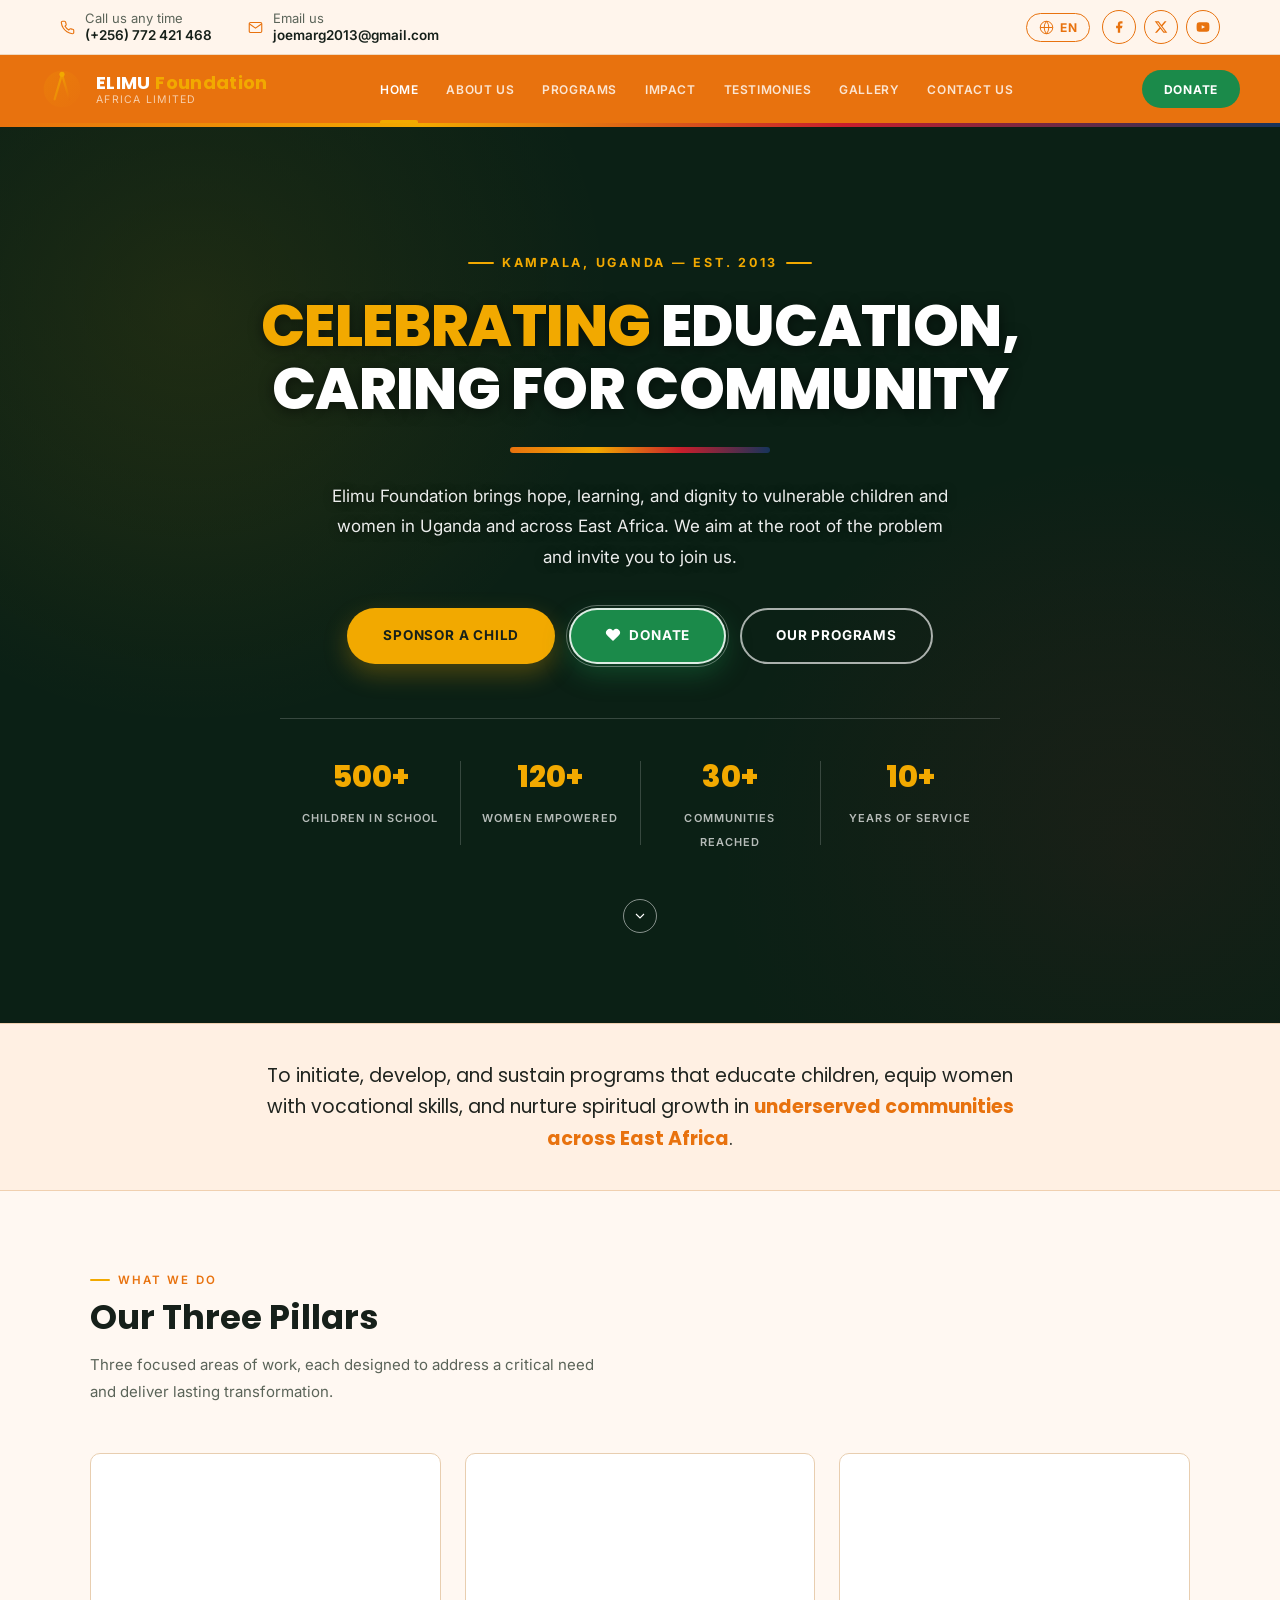
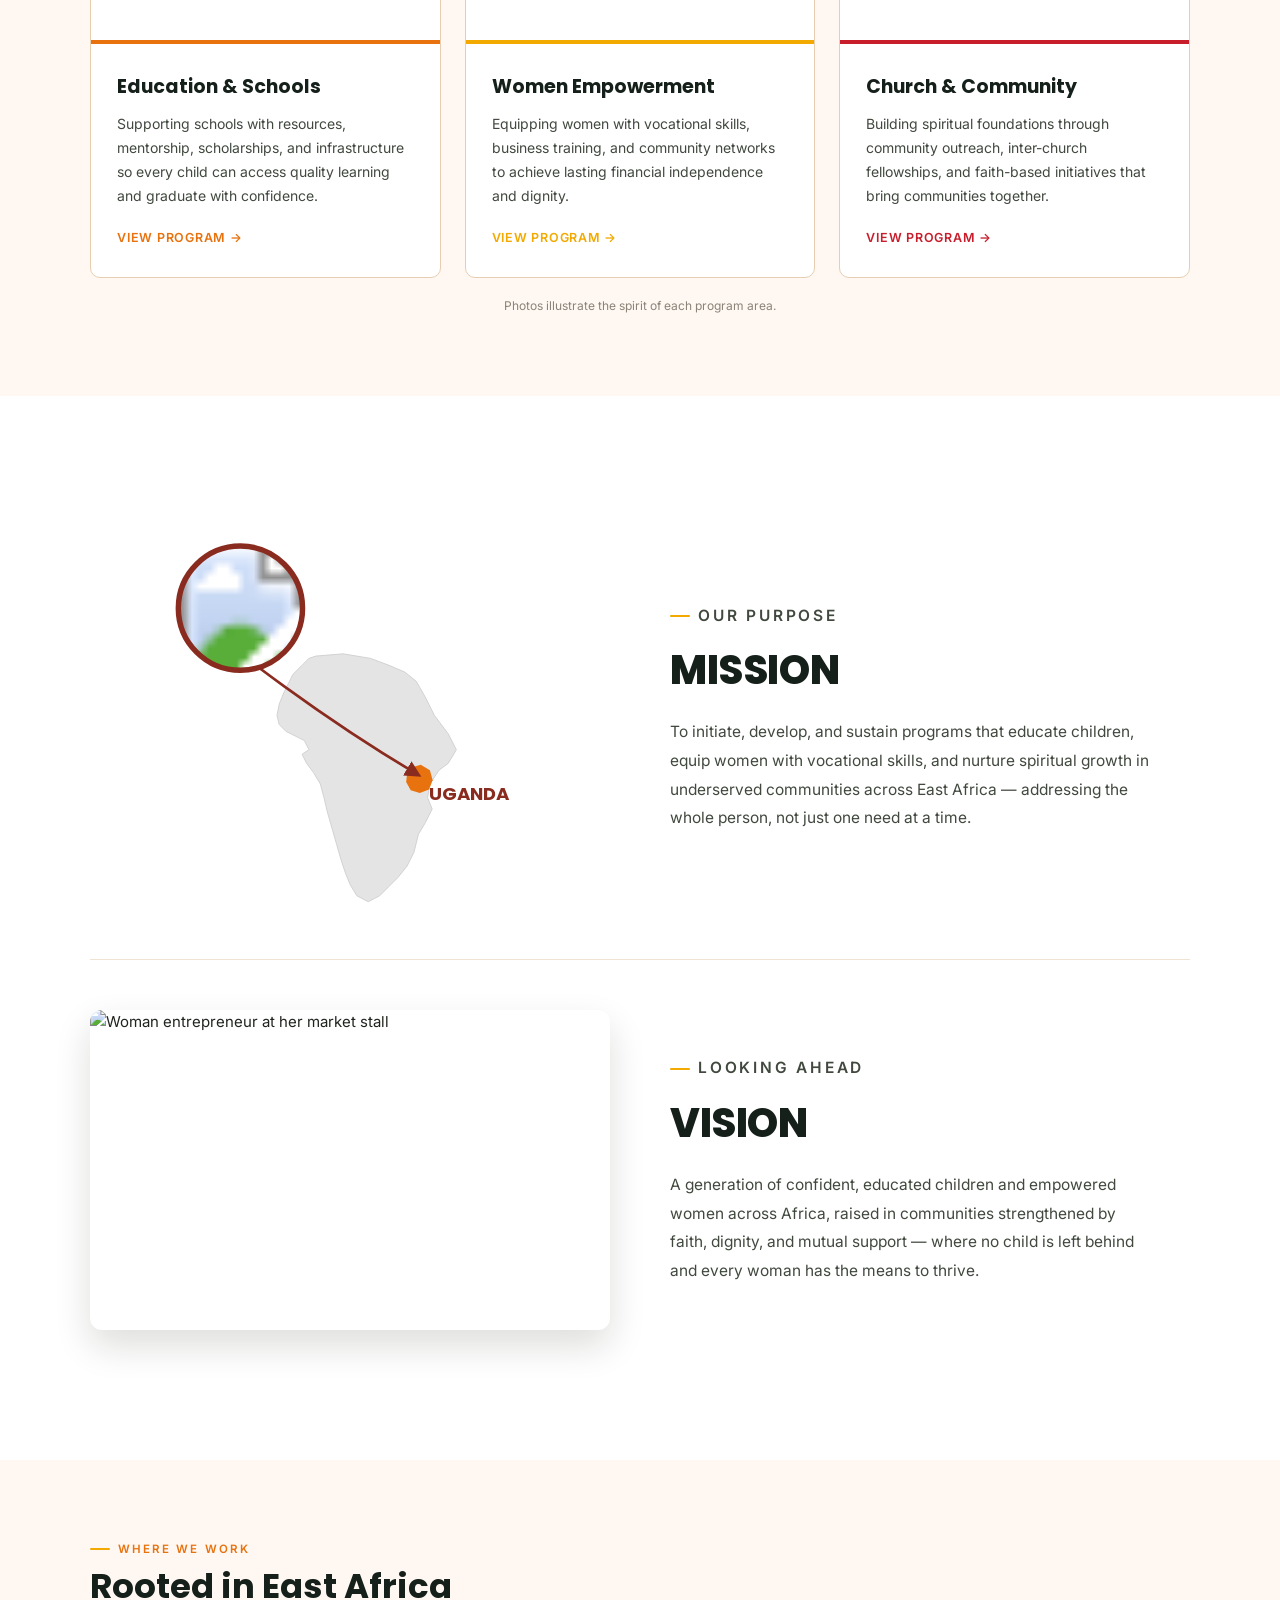
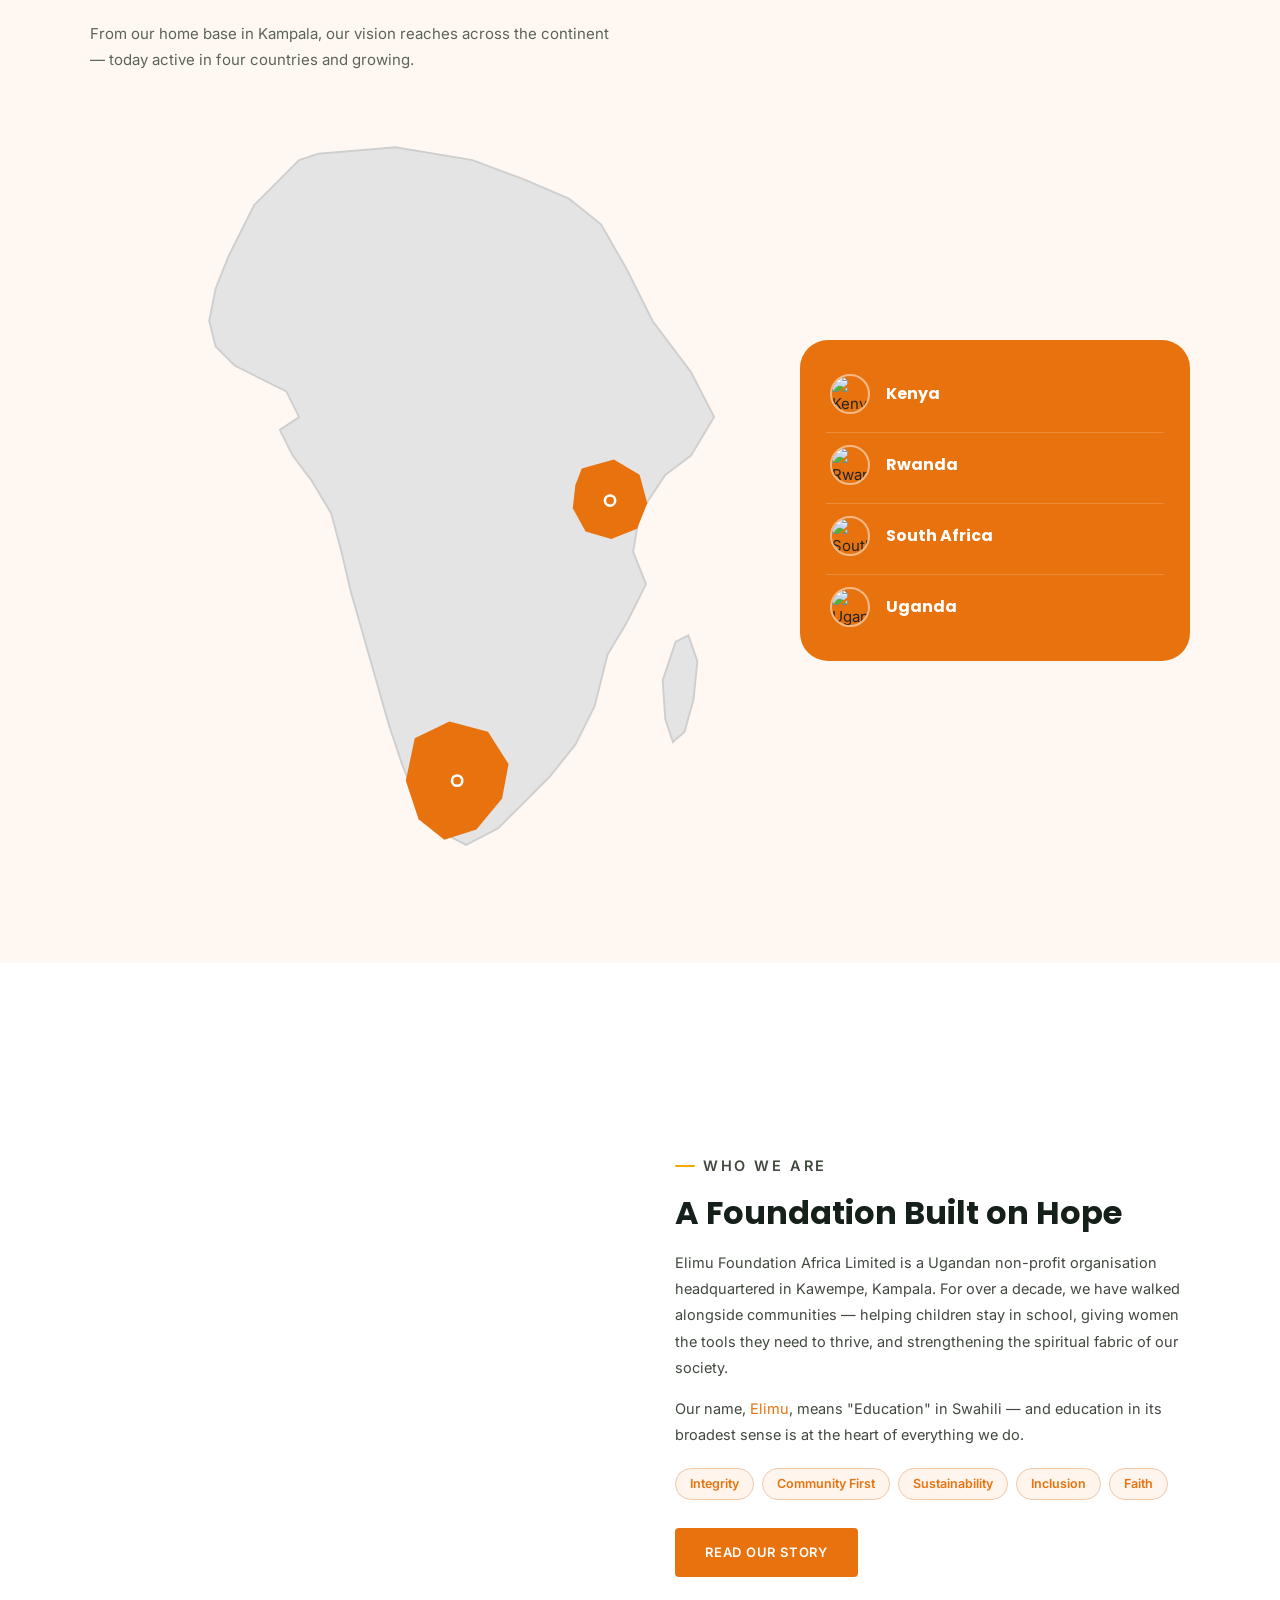
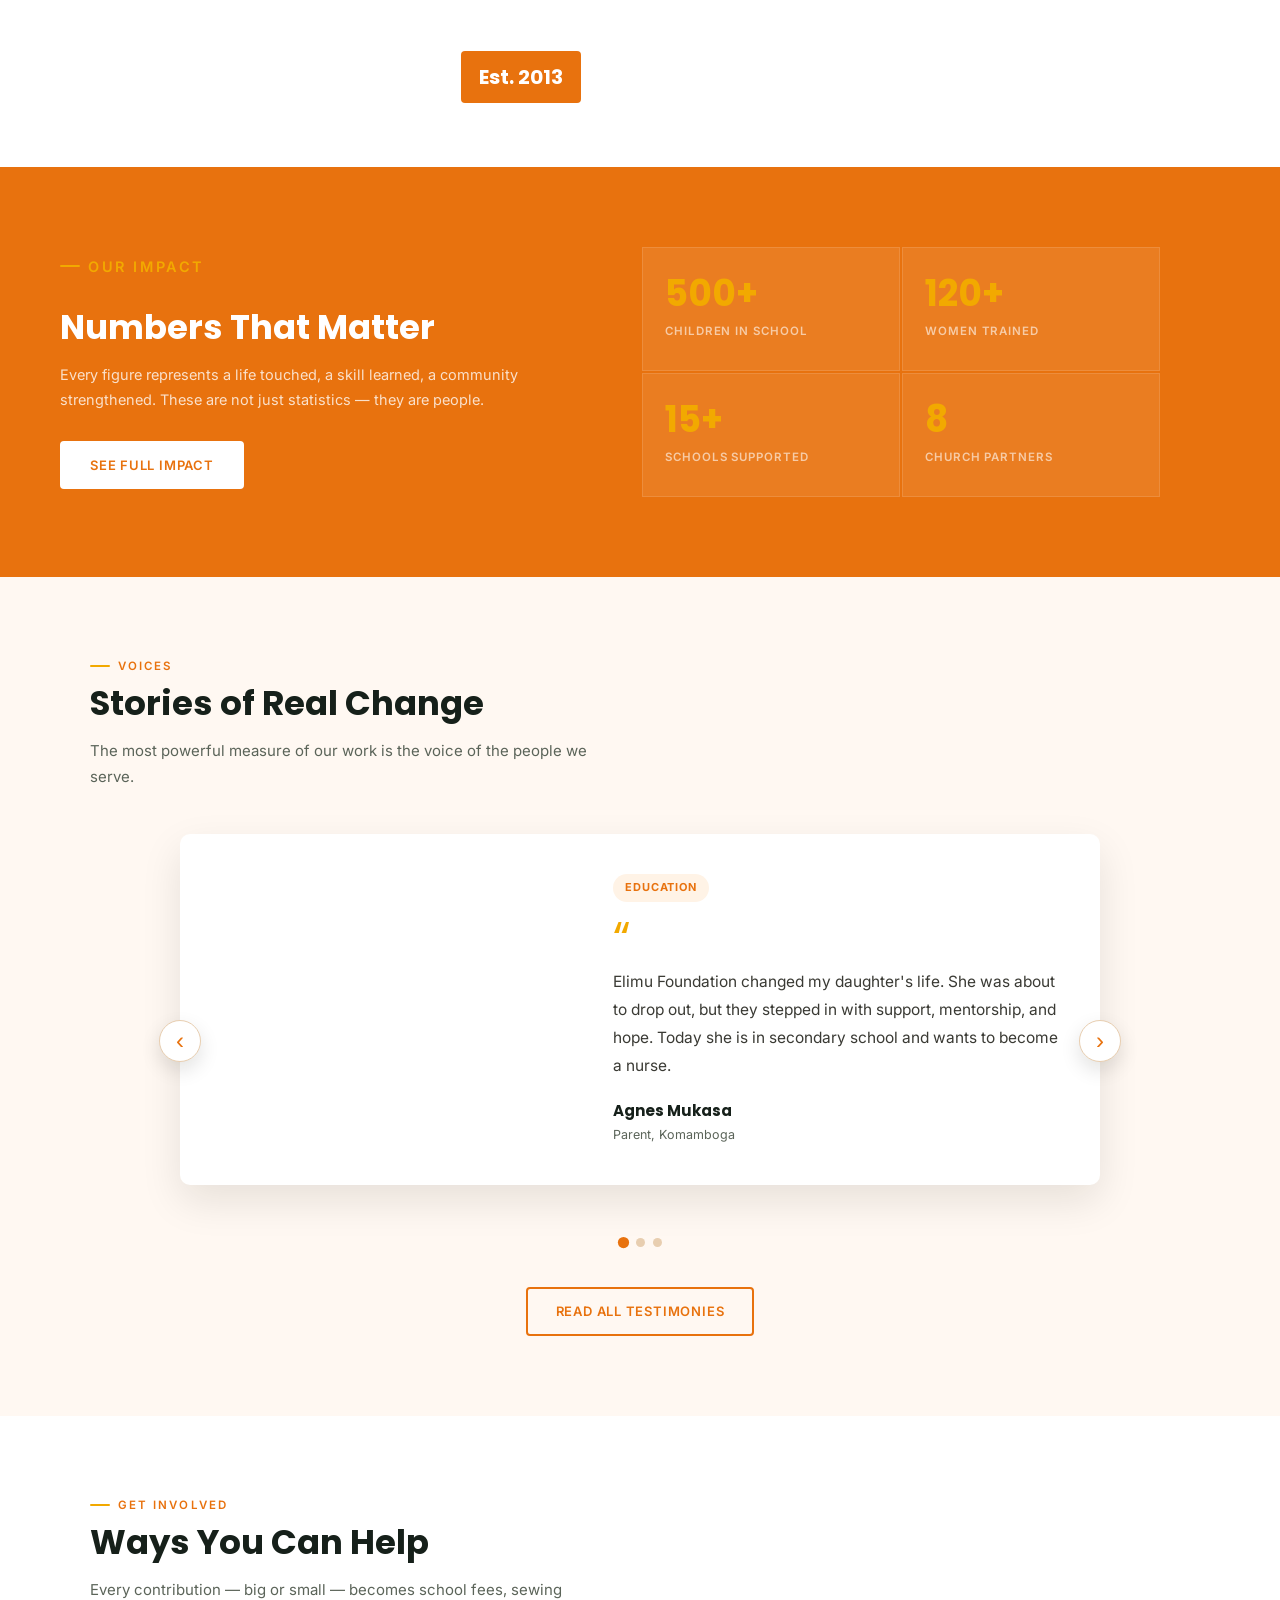
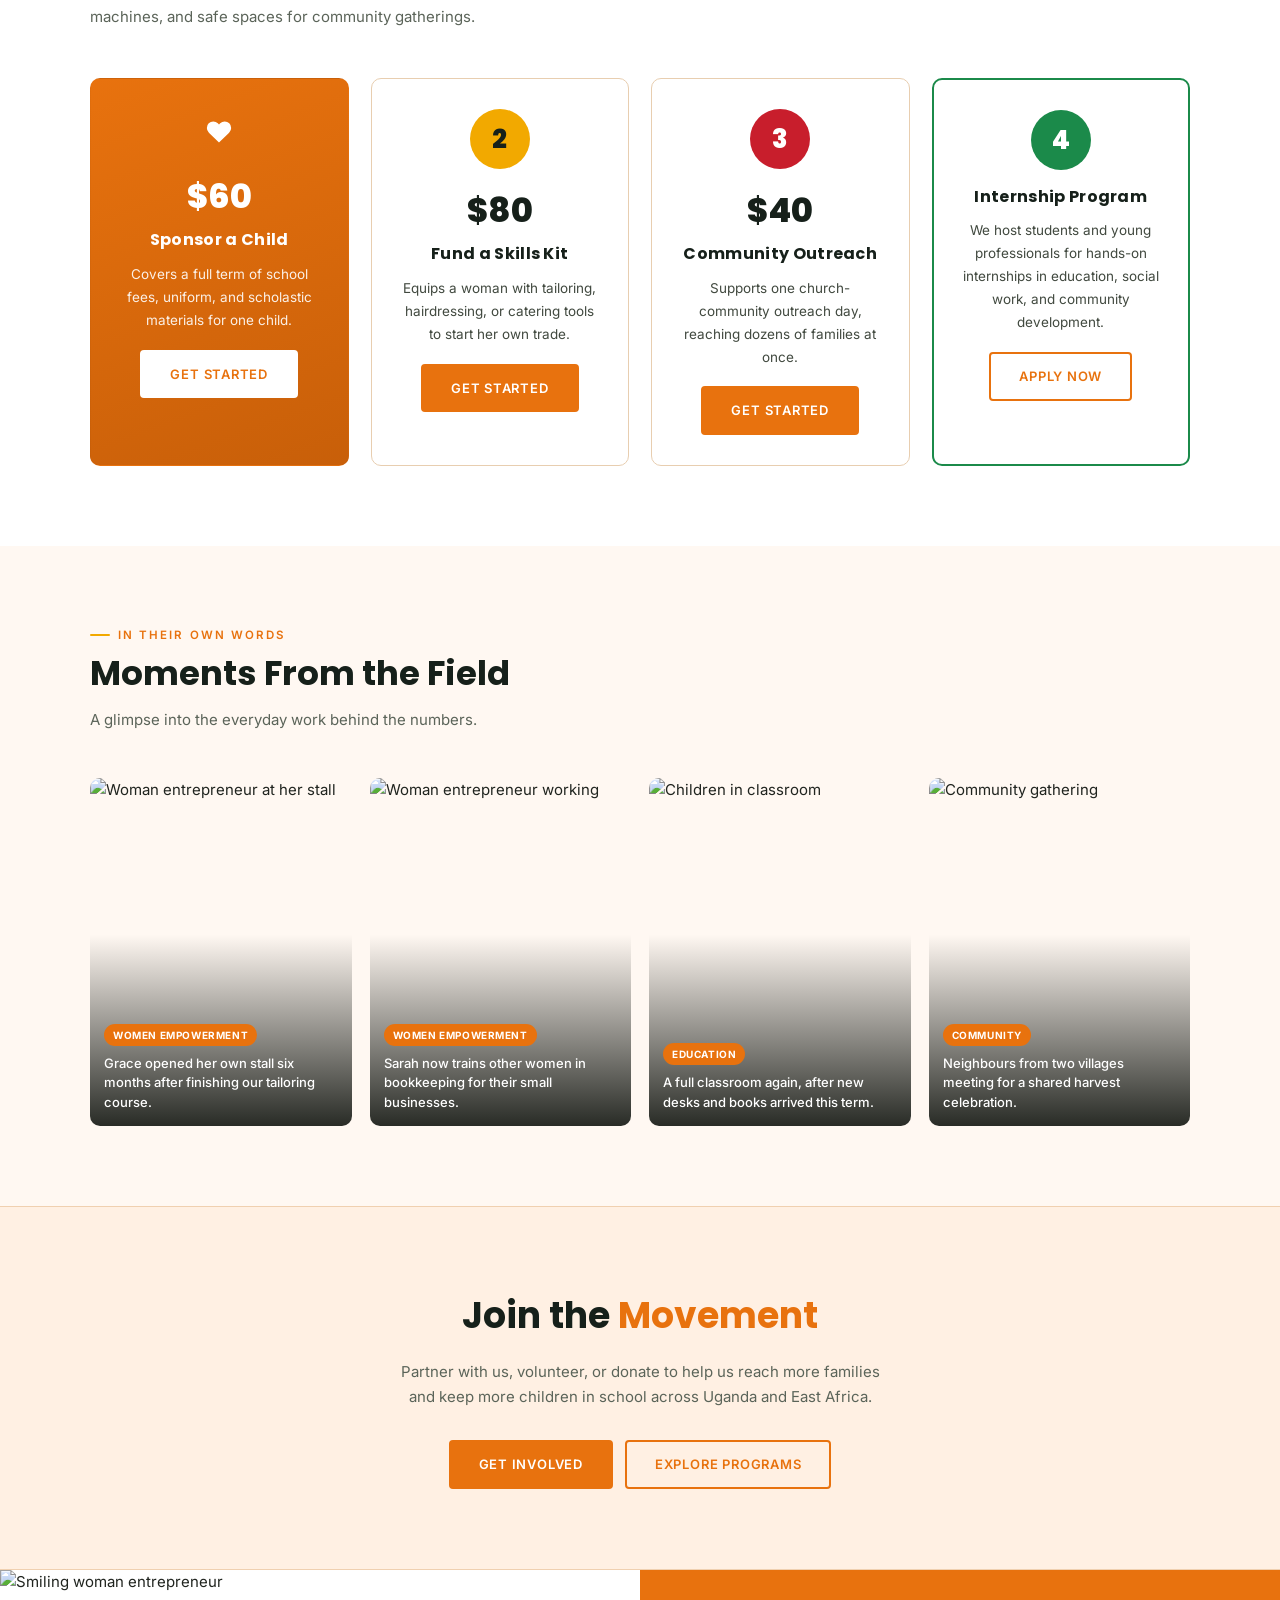
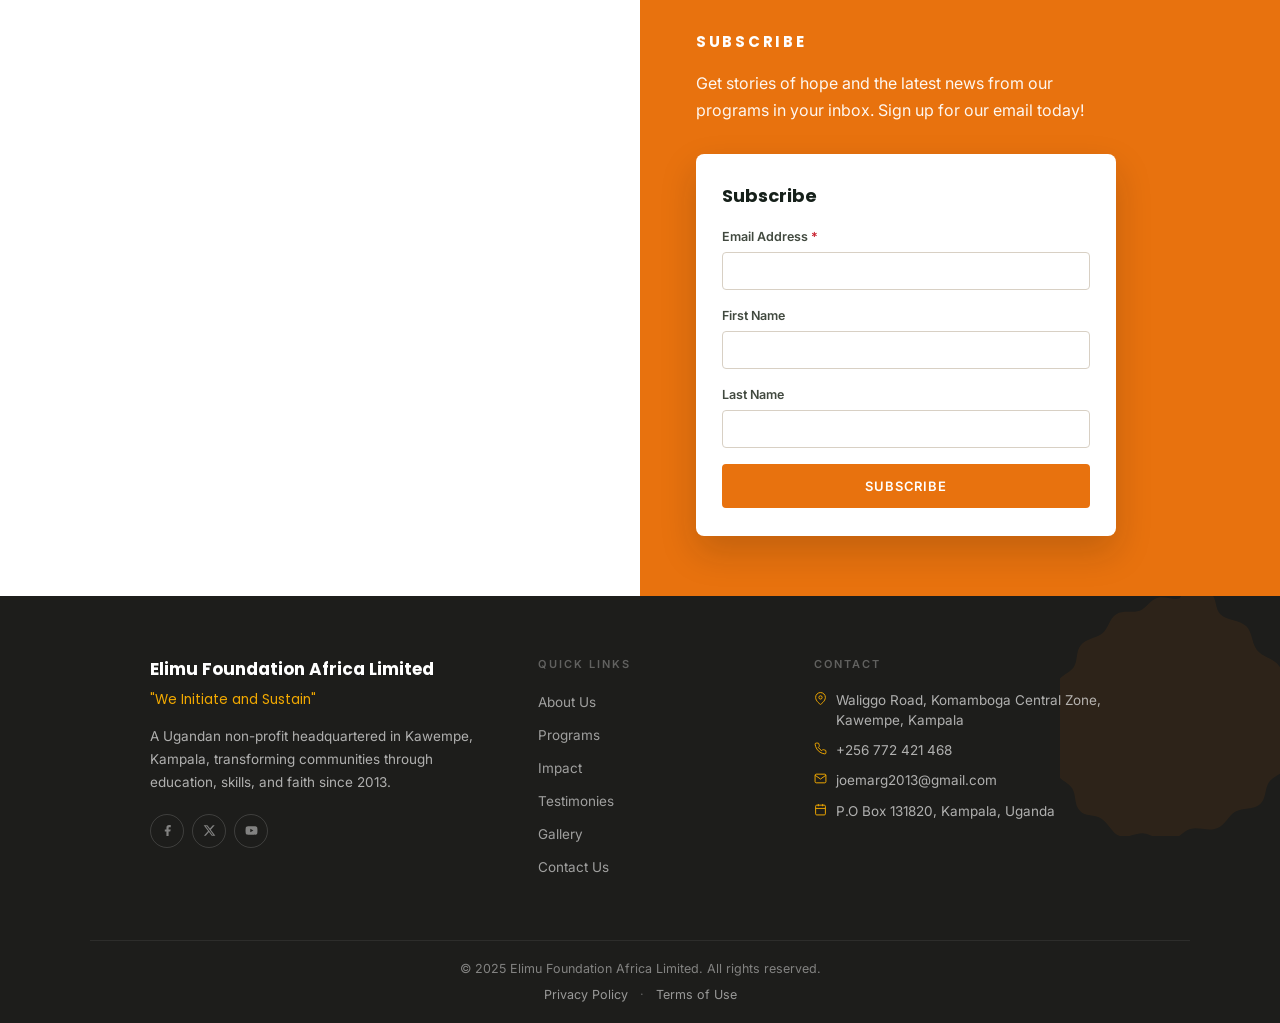
==== commit baab0488: "Add files via upload" ====
--- a/index.html
+++ b/index.html
@@ -511,6 +511,11 @@
   </div>
   <div class="footer-bottom">
     <p>&copy; 2025 Elimu Foundation Africa Limited. <span data-i18n="footer_rights">All rights reserved.</span></p>
+    <p class="footer-legal-links">
+      <a href="privacy.html" data-i18n="footer_privacy">Privacy Policy</a>
+      <span aria-hidden="true">&middot;</span>
+      <a href="terms.html" data-i18n="footer_terms">Terms of Use</a>
+    </p>
   </div>
 </footer>
 
--- a/css/style.css
+++ b/css/style.css
@@ -1033,8 +1033,21 @@
   text-align: center;
   padding: 18px 60px;
   font-size: 12.5px;
-  color: rgba(255,255,255,0.2);
-}
+  color: rgba(255,255,255,0.45);
+}
+
+.footer-legal-links {
+  margin-top: 6px;
+}
+
+.footer-legal-links a {
+  color: rgba(255,255,255,0.55);
+  transition: color 0.2s;
+}
+
+.footer-legal-links a:hover { color: #F2A900; }
+
+.footer-legal-links span { margin: 0 8px; color: rgba(255,255,255,0.3); }
 
 /* ==========================================
    PAGE HERO (inner pages)
@@ -2732,3 +2745,59 @@
   .subscribe-photo img { min-height: 260px; }
   .subscribe-panel { padding: 44px 28px; }
 }
+
+/* ==========================================
+   LEGAL PAGES (Privacy / Terms)
+   ========================================== */
+
+.legal-container { max-width: 760px; }
+
+.legal-updated {
+  font-size: 12.5px;
+  color: #8a8378;
+  font-weight: 600;
+  margin-bottom: 30px;
+  text-transform: uppercase;
+  letter-spacing: 0.06em;
+}
+
+.legal-page p {
+  font-size: 15px;
+  line-height: 1.85;
+  color: #41493F;
+  margin-bottom: 16px;
+}
+
+.legal-page h2 {
+  font-family: 'Poppins', sans-serif;
+  font-size: 21px;
+  font-weight: 700;
+  color: #16201A;
+  margin-top: 38px;
+  margin-bottom: 14px;
+}
+
+.legal-page ul {
+  margin: 0 0 16px 22px;
+}
+
+.legal-page ul li {
+  font-size: 15px;
+  line-height: 1.85;
+  color: #41493F;
+  margin-bottom: 6px;
+}
+
+.legal-page a { color: #E8720E; font-weight: 600; }
+.legal-page a:hover { text-decoration: underline; }
+
+.legal-note {
+  margin-top: 40px;
+  padding: 18px 20px;
+  background: #fff8f2;
+  border: 1px solid #e8ceb0;
+  border-radius: 8px;
+  font-size: 13px;
+  color: #8a8378;
+  font-style: normal;
+}
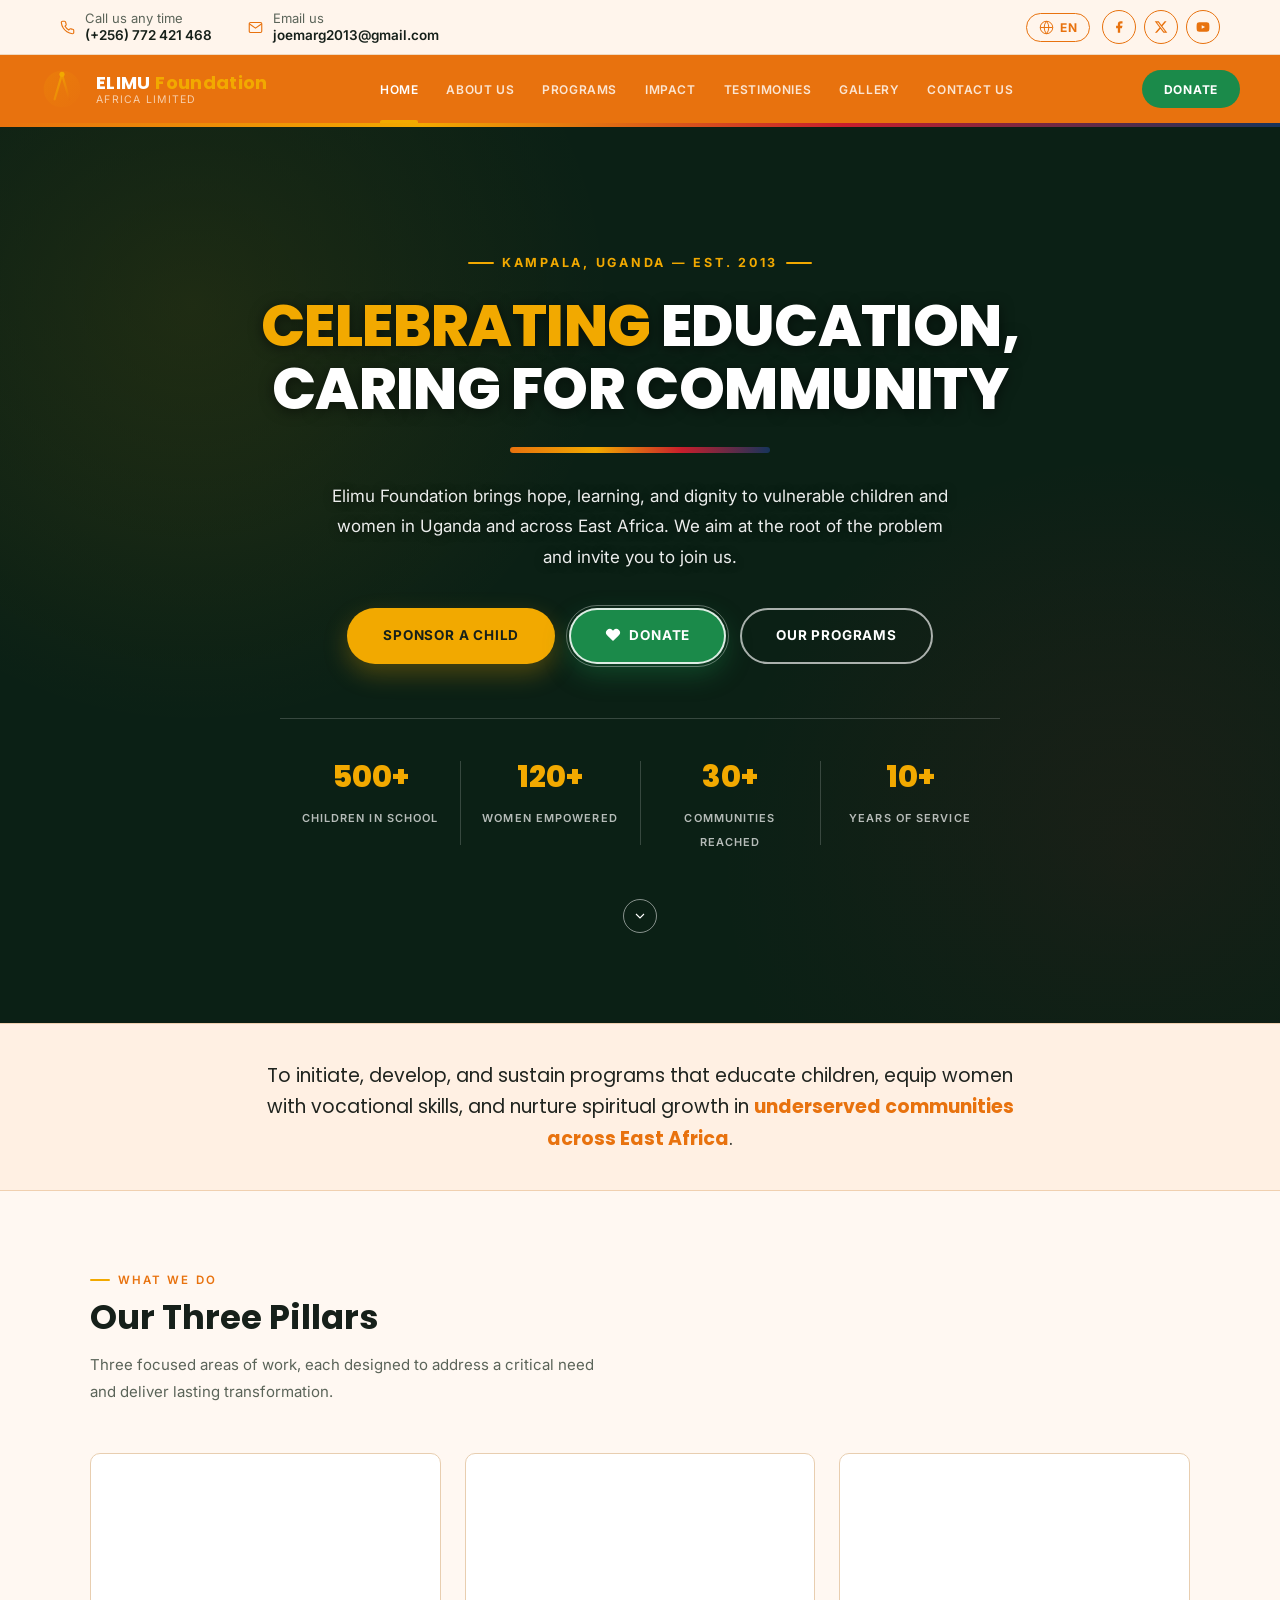
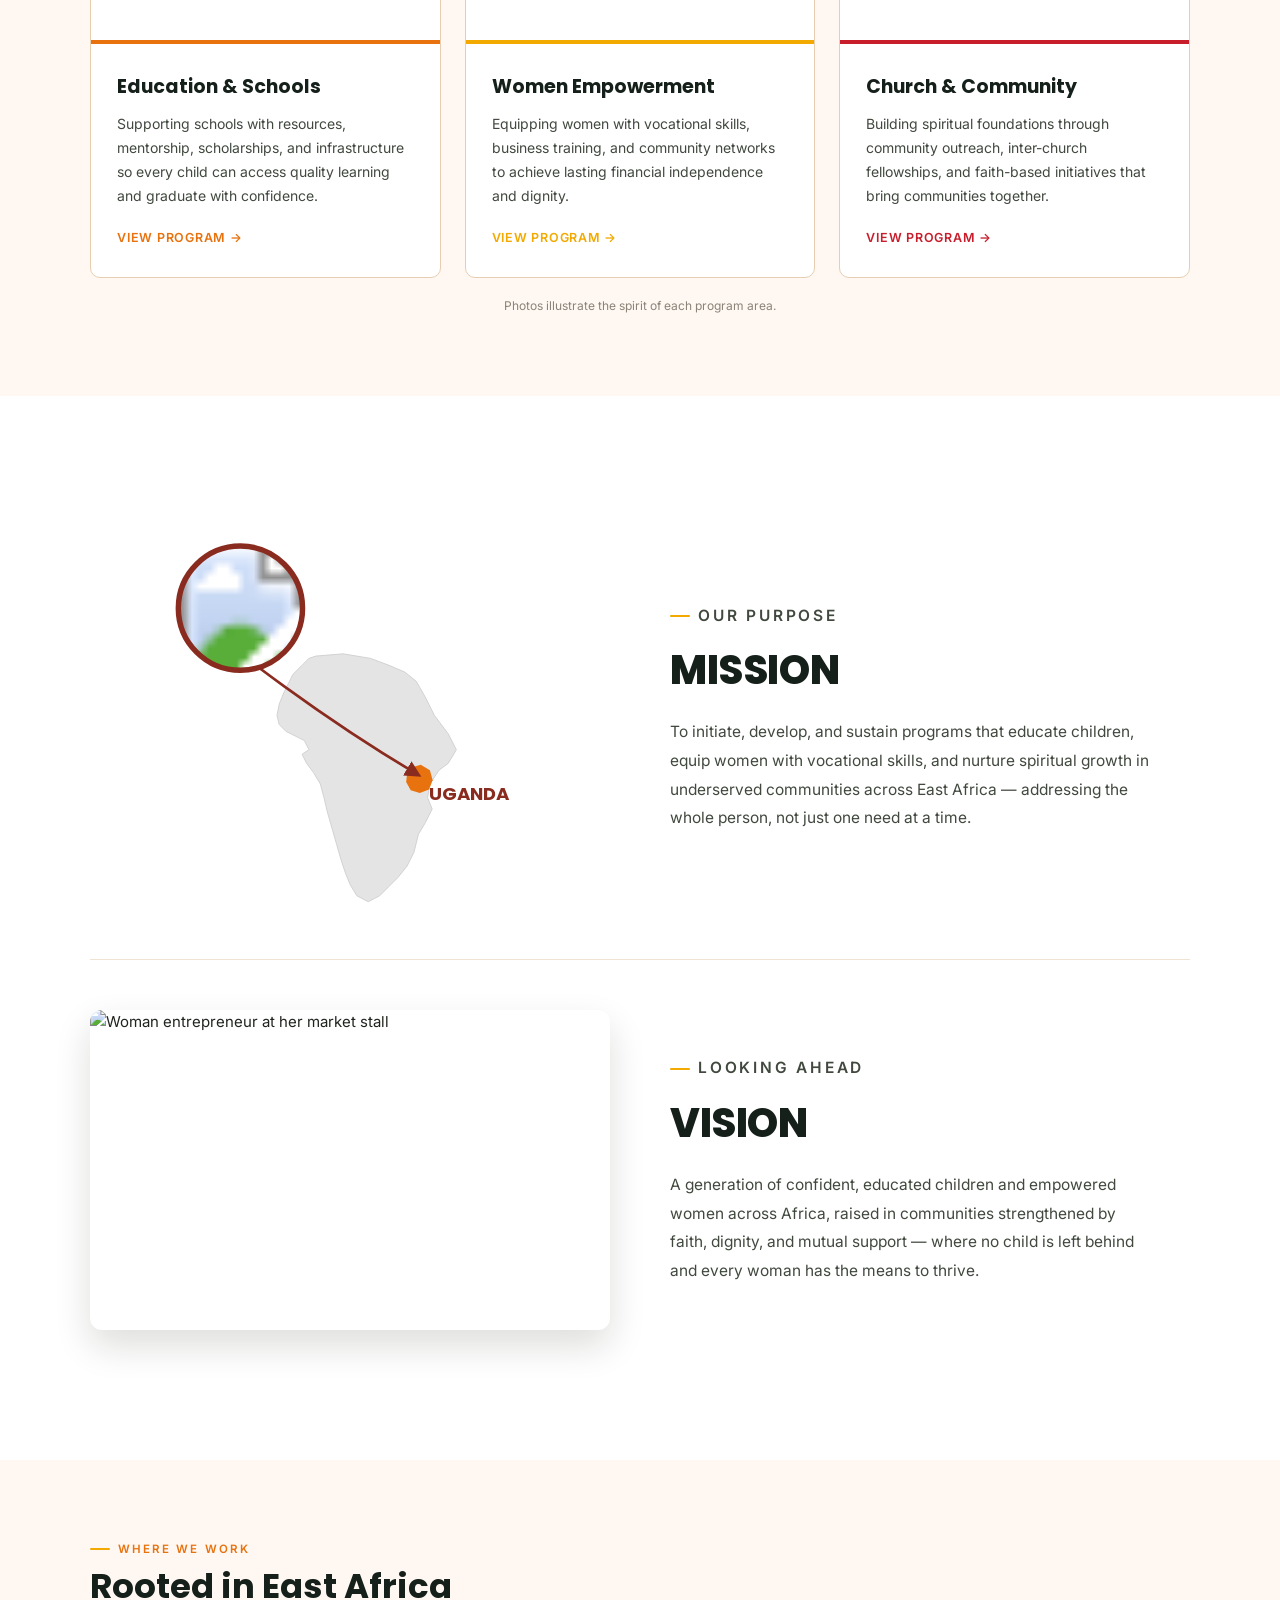
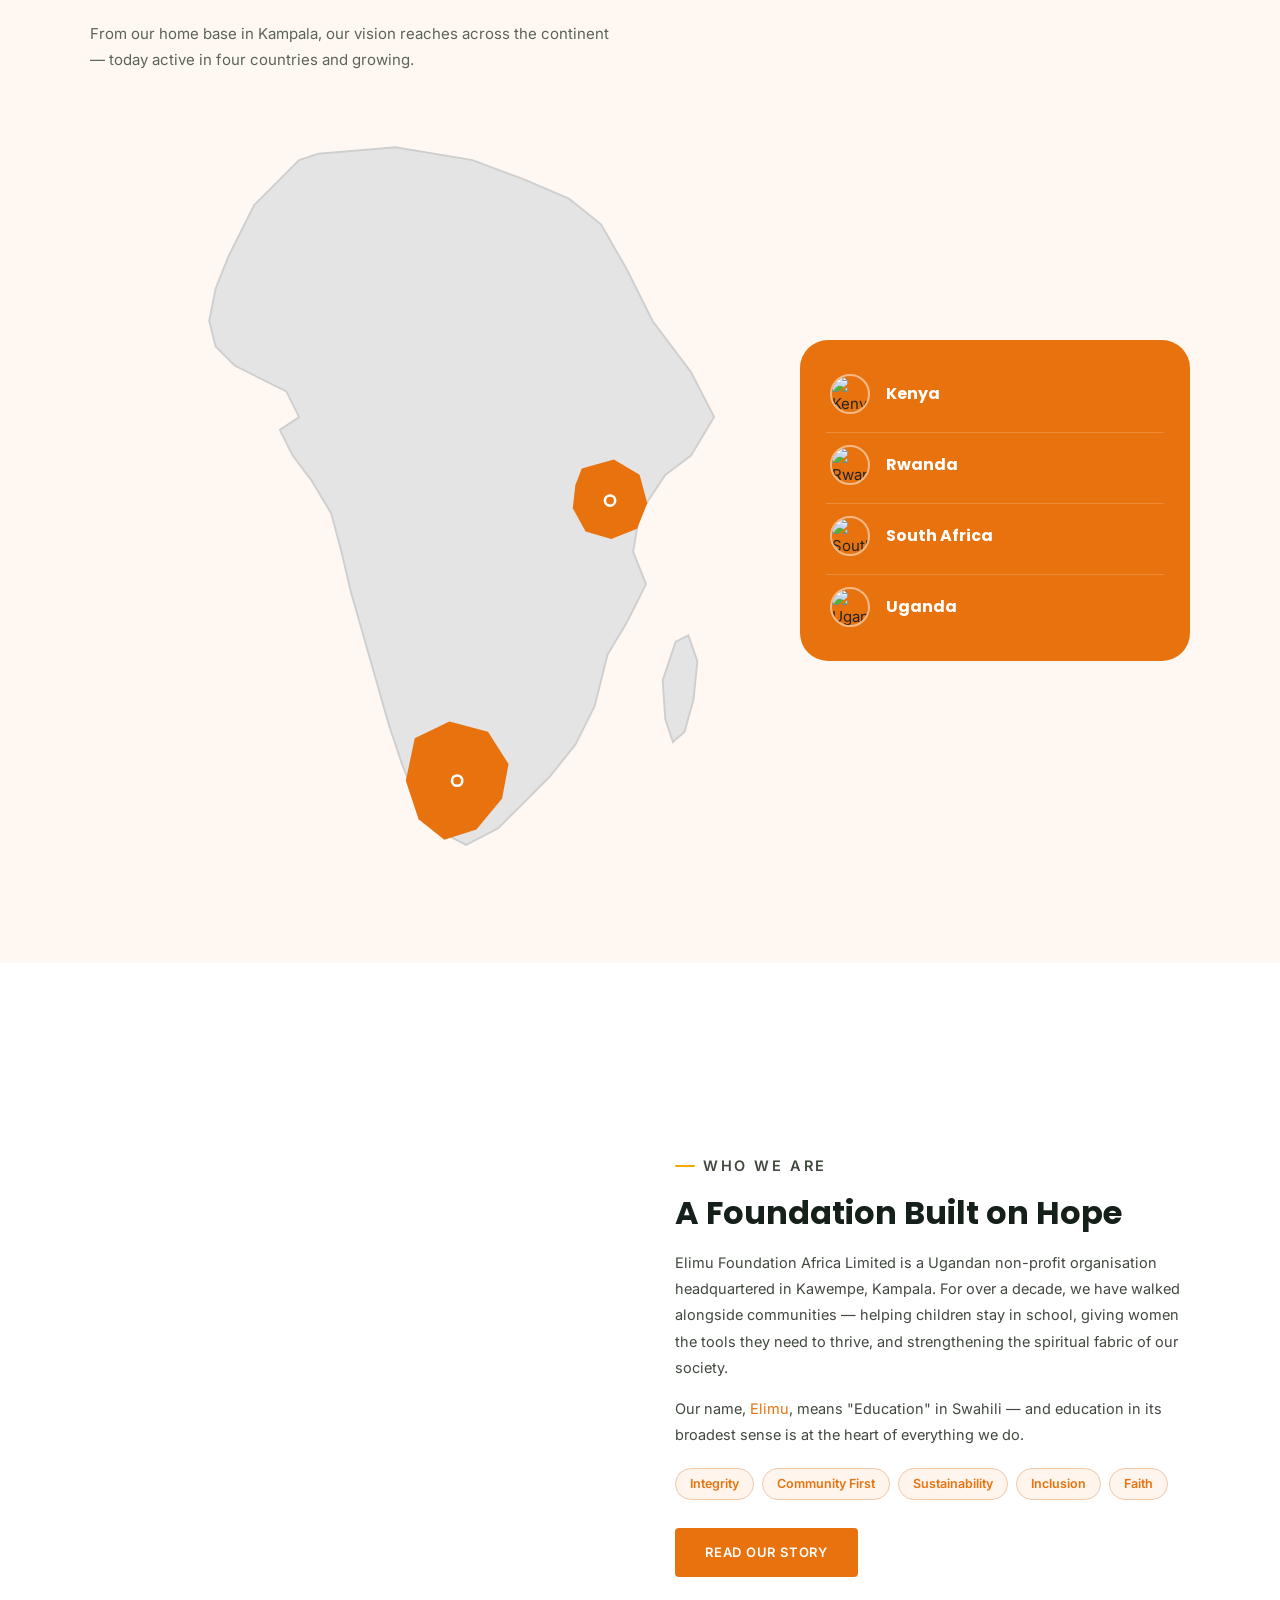
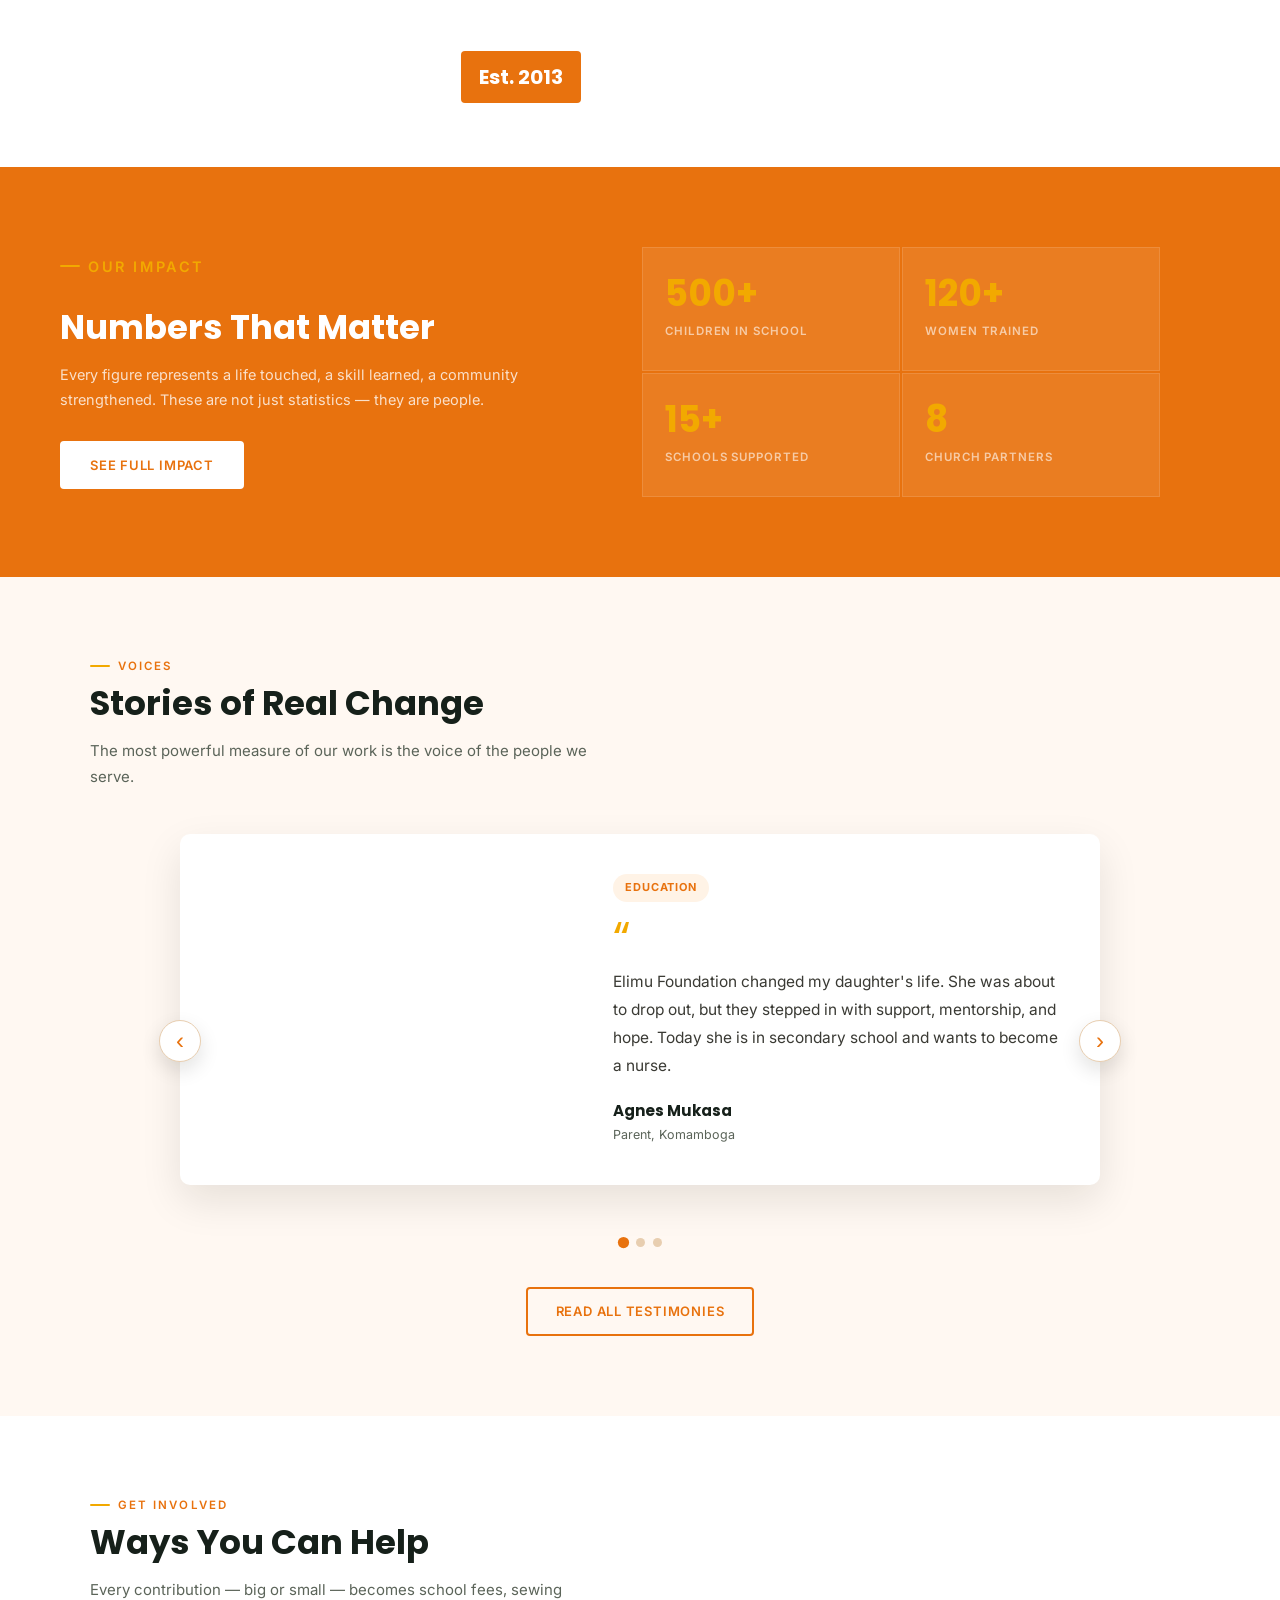
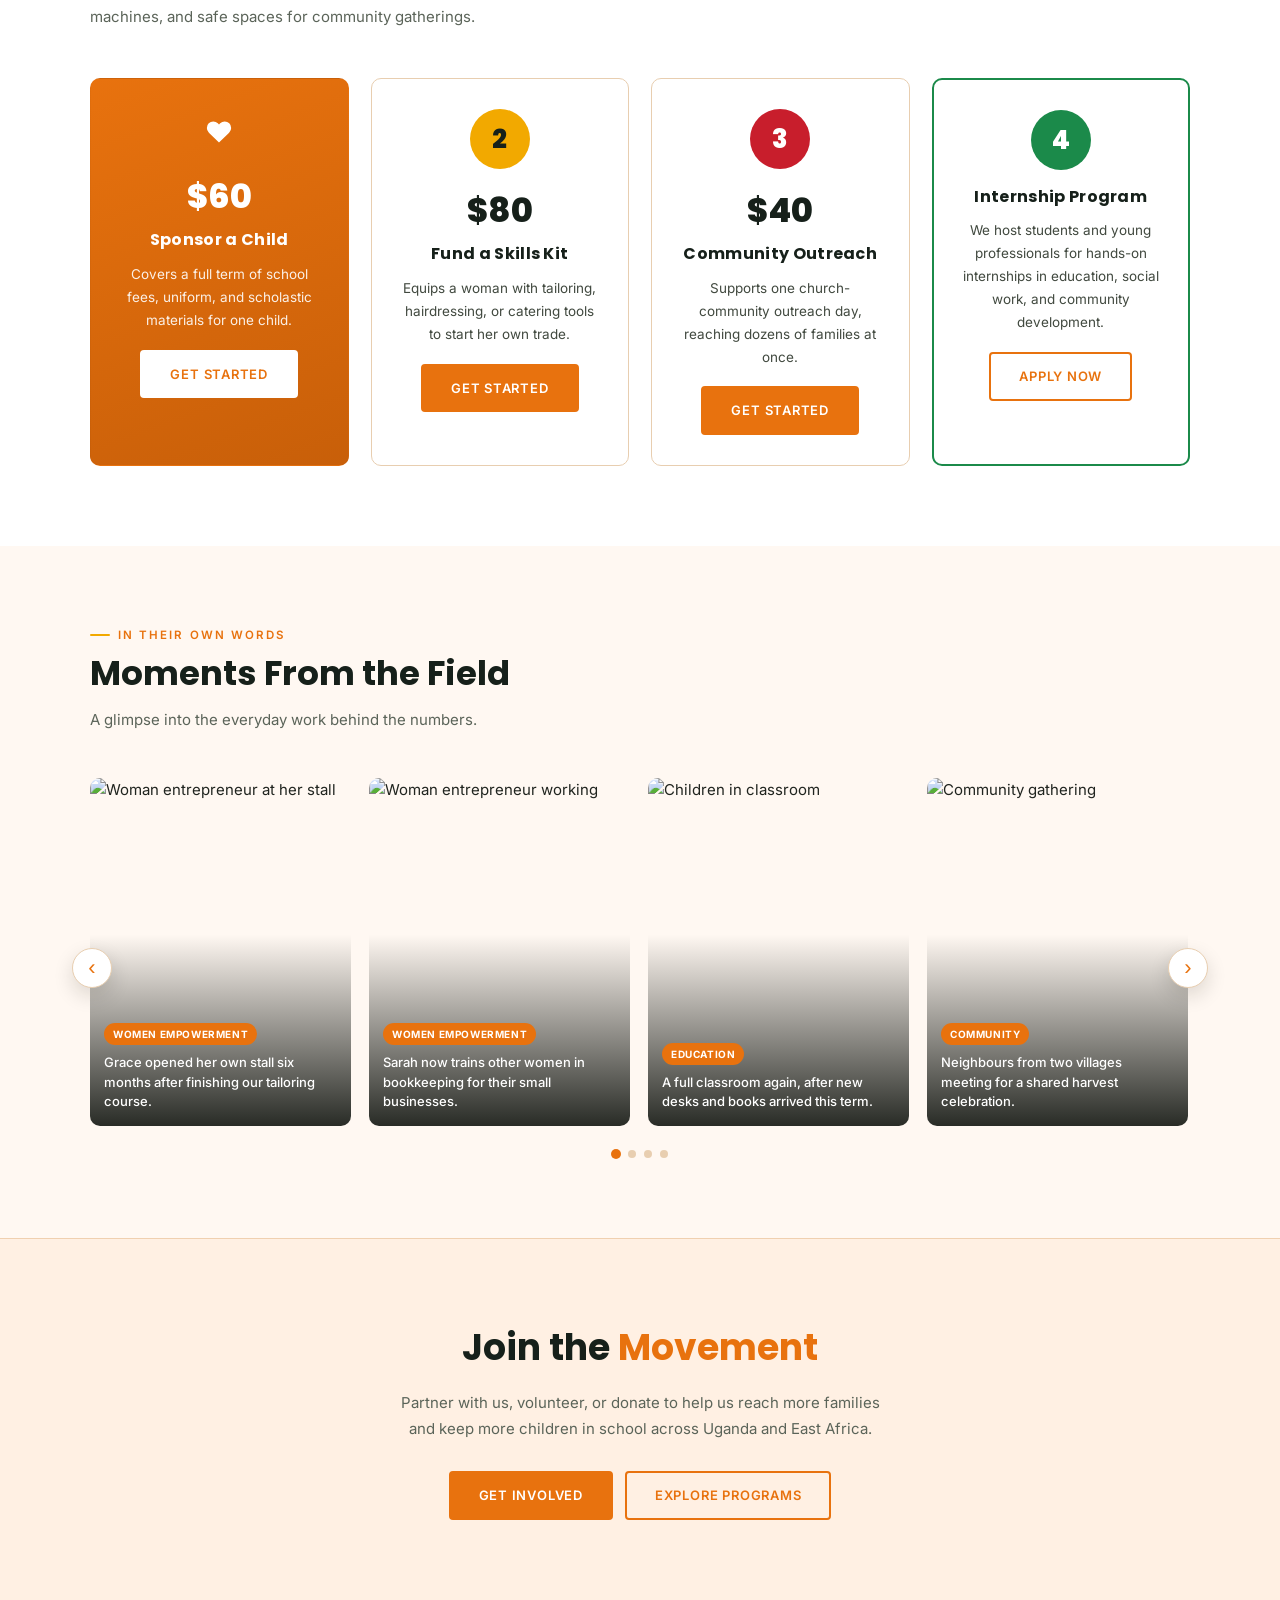
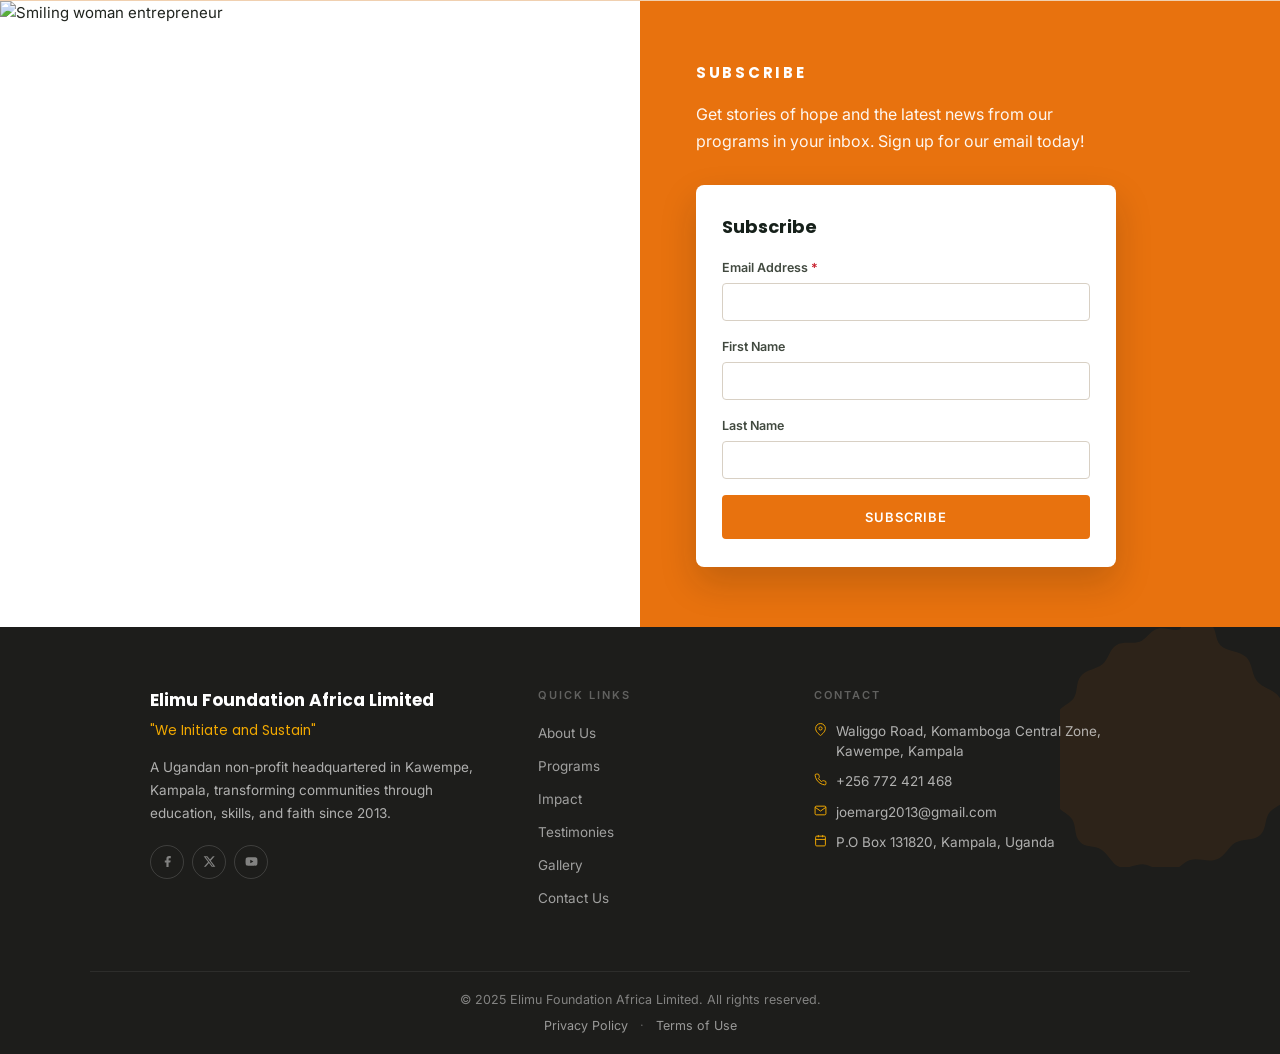
==== commit 735e079d: "Add files via upload" ====
--- a/index.html
+++ b/index.html
@@ -407,35 +407,40 @@
     <p class="section-tag" data-i18n="moments_tag">In Their Own Words</p>
     <h2 class="section-title" data-i18n="moments_title">Moments From the Field</h2>
     <p class="section-lead" data-i18n="moments_lead">A glimpse into the everyday work behind the numbers.</p>
-    <div class="moments-strip">
-      <div class="moment-card">
-        <img src="https://images.pexels.com/photos/33203798/pexels-photo-33203798.jpeg?auto=compress&cs=tinysrgb&w=500" alt="Woman entrepreneur at her stall" loading="lazy">
-        <div class="moment-caption">
-          <span class="m-tag" data-i18n="moment1_tag">Women Empowerment</span>
-          <p data-i18n="moment1_text">Grace opened her own stall six months after finishing our tailoring course.</p>
-        </div>
-      </div>
-      <div class="moment-card">
-        <img src="https://images.pexels.com/photos/20209020/pexels-photo-20209020.jpeg?auto=compress&cs=tinysrgb&w=500" alt="Woman entrepreneur working" loading="lazy">
-        <div class="moment-caption">
-          <span class="m-tag" data-i18n="moment2_tag">Women Empowerment</span>
-          <p data-i18n="moment2_text">Sarah now trains other women in bookkeeping for their small businesses.</p>
-        </div>
-      </div>
-      <div class="moment-card">
-        <img src="https://images.pexels.com/photos/28593044/pexels-photo-28593044.jpeg?auto=compress&cs=tinysrgb&w=500" alt="Children in classroom" loading="lazy">
-        <div class="moment-caption">
-          <span class="m-tag" data-i18n="moment3_tag">Education</span>
-          <p data-i18n="moment3_text">A full classroom again, after new desks and books arrived this term.</p>
-        </div>
-      </div>
-      <div class="moment-card">
-        <img src="https://images.pexels.com/photos/33749805/pexels-photo-33749805.jpeg?auto=compress&cs=tinysrgb&w=500" alt="Community gathering" loading="lazy">
-        <div class="moment-caption">
-          <span class="m-tag" data-i18n="moment4_tag">Community</span>
-          <p data-i18n="moment4_text">Neighbours from two villages meeting for a shared harvest celebration.</p>
-        </div>
-      </div>
+    <div class="moments-carousel">
+      <div class="moments-strip" id="momentsStrip">
+        <div class="moment-card">
+          <img src="https://images.pexels.com/photos/33203798/pexels-photo-33203798.jpeg?auto=compress&cs=tinysrgb&w=500" alt="Woman entrepreneur at her stall" loading="lazy">
+          <div class="moment-caption">
+            <span class="m-tag" data-i18n="moment1_tag">Women Empowerment</span>
+            <p data-i18n="moment1_text">Grace opened her own stall six months after finishing our tailoring course.</p>
+          </div>
+        </div>
+        <div class="moment-card">
+          <img src="https://images.pexels.com/photos/20209020/pexels-photo-20209020.jpeg?auto=compress&cs=tinysrgb&w=500" alt="Woman entrepreneur working" loading="lazy">
+          <div class="moment-caption">
+            <span class="m-tag" data-i18n="moment2_tag">Women Empowerment</span>
+            <p data-i18n="moment2_text">Sarah now trains other women in bookkeeping for their small businesses.</p>
+          </div>
+        </div>
+        <div class="moment-card">
+          <img src="https://images.pexels.com/photos/28593044/pexels-photo-28593044.jpeg?auto=compress&cs=tinysrgb&w=500" alt="Children in classroom" loading="lazy">
+          <div class="moment-caption">
+            <span class="m-tag" data-i18n="moment3_tag">Education</span>
+            <p data-i18n="moment3_text">A full classroom again, after new desks and books arrived this term.</p>
+          </div>
+        </div>
+        <div class="moment-card">
+          <img src="https://images.pexels.com/photos/33749805/pexels-photo-33749805.jpeg?auto=compress&cs=tinysrgb&w=500" alt="Community gathering" loading="lazy">
+          <div class="moment-caption">
+            <span class="m-tag" data-i18n="moment4_tag">Community</span>
+            <p data-i18n="moment4_text">Neighbours from two villages meeting for a shared harvest celebration.</p>
+          </div>
+        </div>
+      </div>
+      <button class="moments-arrow prev" id="momentsPrev" aria-label="Previous">&lsaquo;</button>
+      <button class="moments-arrow next" id="momentsNext" aria-label="Next">&rsaquo;</button>
+      <div class="moments-dots" id="momentsDots"></div>
     </div>
   </div>
 </section>
--- a/css/style.css
+++ b/css/style.css
@@ -1792,6 +1792,7 @@
 }
 
 @media (max-width: 980px) {
+  .section { padding-top: 52px; padding-bottom: 52px; }
   .topbar, .navbar-inner, .section, .impact-band,
   .stat-strip, .mission-bar, .cta-band, .footer-grid,
   .footer-bottom, .page-hero { padding-left: 28px; padding-right: 28px; }
@@ -1848,7 +1849,9 @@
 @media (max-width: 560px) {
   .topbar-left { flex-direction: column; gap: 8px; }
   .hero h1 { font-size: 30px; }
-  .section-title { font-size: 26px; }
+  .section { padding-top: 40px; padding-bottom: 40px; }
+  .section-title { font-size: 23px; line-height: 1.25; }
+  .section-lead { font-size: 14px; margin-bottom: 4px; }
   .big-nums { grid-template-columns: 1fr; }
   .form-row { grid-template-columns: 1fr; }
   .contact-form { padding: 22px; }
@@ -2350,6 +2353,10 @@
 .footer { position: relative; overflow: hidden; }
 .footer-map-strip { position: absolute; right: -40px; top: -20px; opacity: 0.5; pointer-events: none; }
 .footer-africa-mini { width: 260px; height: 260px; }
+
+@media (max-width: 980px) {
+  .footer-map-strip { display: none; }
+}
 .footer-grid { position: relative; z-index: 2; }
 .footer-bottom { position: relative; z-index: 2; }
 
@@ -2571,18 +2578,31 @@
    MOMENTS FROM THE FIELD (photo story strip)
    ========================================== */
 
+.moments-carousel {
+  position: relative;
+  margin-top: 44px;
+}
+
 .moments-strip {
-  display: grid;
-  grid-template-columns: repeat(4, 1fr);
+  display: flex;
   gap: 18px;
-  margin-top: 44px;
-}
+  overflow-x: auto;
+  scroll-snap-type: x mandatory;
+  scroll-behavior: smooth;
+  -webkit-overflow-scrolling: touch;
+  scrollbar-width: none;
+  padding-bottom: 4px;
+}
+
+.moments-strip::-webkit-scrollbar { display: none; }
 
 .moment-card {
   position: relative;
   border-radius: 10px;
   overflow: hidden;
   aspect-ratio: 3 / 4;
+  flex: 0 0 calc(25% - 14px);
+  scroll-snap-align: start;
 }
 
 .moment-card img {
@@ -2629,8 +2649,60 @@
   font-weight: 500;
 }
 
+.moments-arrow {
+  position: absolute;
+  top: 50%;
+  transform: translateY(-50%);
+  width: 40px;
+  height: 40px;
+  border-radius: 50%;
+  background: #fff;
+  border: 1px solid #e8ceb0;
+  color: #E8720E;
+  font-size: 22px;
+  line-height: 1;
+  cursor: pointer;
+  display: flex;
+  align-items: center;
+  justify-content: center;
+  box-shadow: 0 8px 20px rgba(20,20,10,0.14);
+  transition: background 0.2s, color 0.2s;
+  z-index: 5;
+}
+
+.moments-arrow:hover { background: #E8720E; color: #fff; }
+.moments-arrow.prev { left: -18px; }
+.moments-arrow.next { right: -18px; }
+
+.moments-dots {
+  display: flex;
+  justify-content: center;
+  gap: 8px;
+  margin-top: 20px;
+}
+
+.moments-dots .m-dot {
+  width: 8px;
+  height: 8px;
+  border-radius: 50%;
+  background: #e8ceb0;
+  border: none;
+  cursor: pointer;
+  padding: 0;
+  transition: background 0.2s, transform 0.2s;
+}
+
+.moments-dots .m-dot.active { background: #E8720E; transform: scale(1.25); }
+
 @media (max-width: 860px) {
-  .moments-strip { grid-template-columns: repeat(2, 1fr); }
+  .moment-card { flex: 0 0 calc(50% - 9px); }
+  .moments-carousel { margin-top: 28px; }
+}
+
+@media (max-width: 560px) {
+  .moment-card { flex: 0 0 100%; }
+  .moments-arrow { display: none; }
+  .moments-strip { gap: 12px; }
 }
 
 /* ==========================================
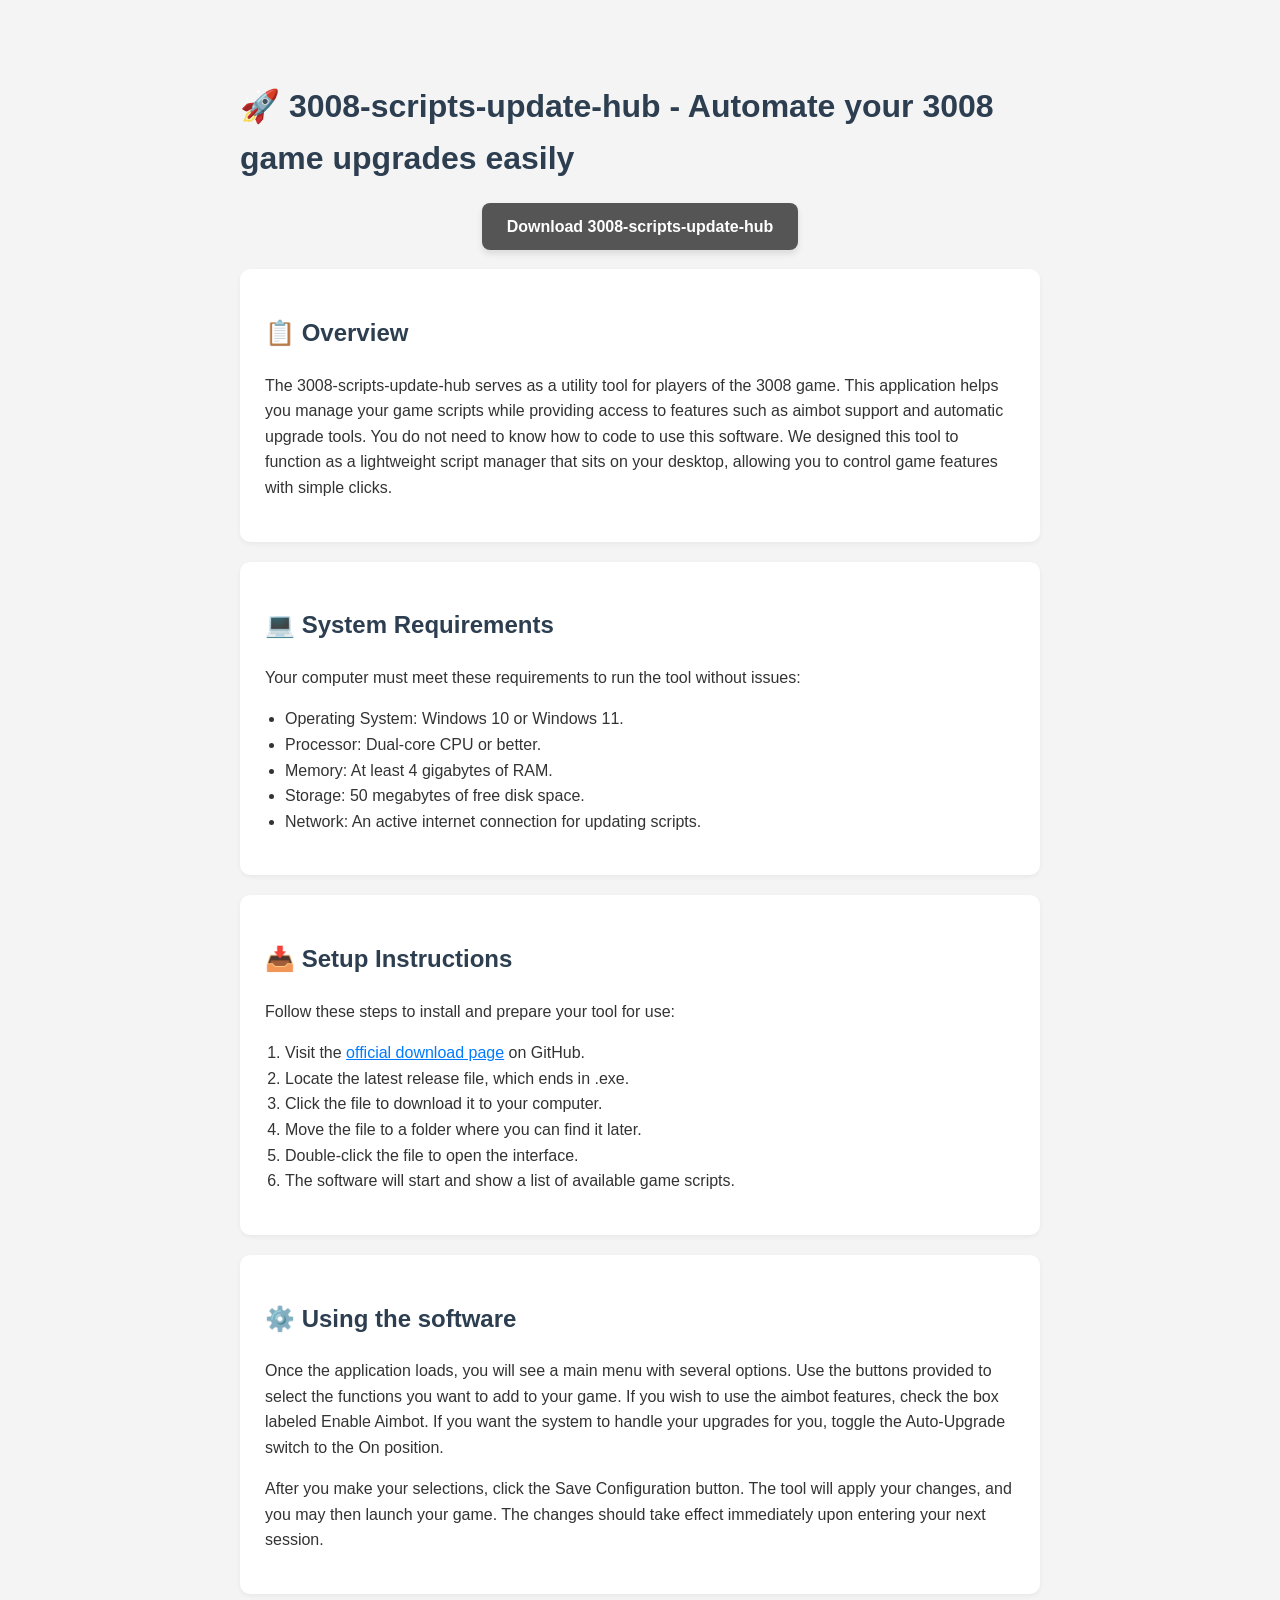
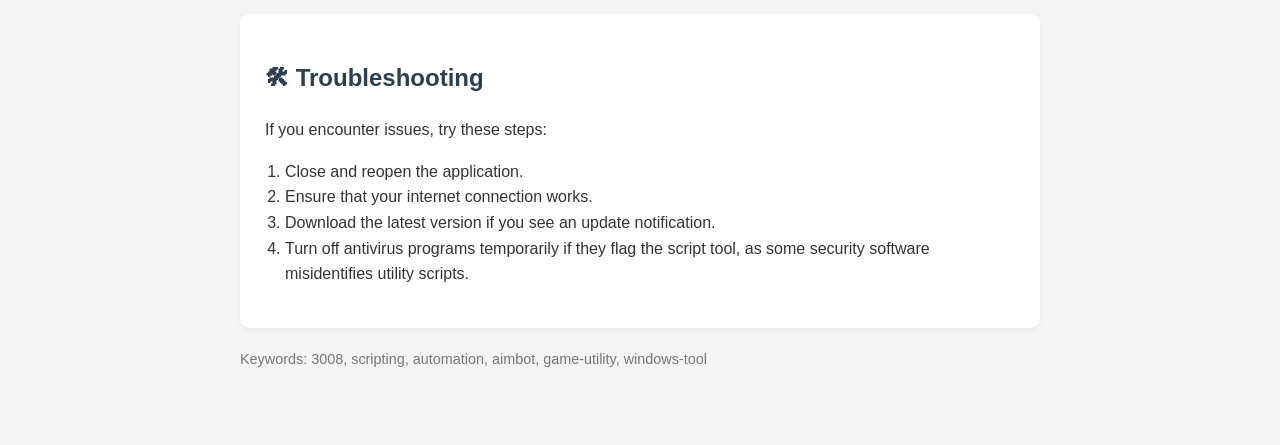
==== commit 2645156c: "Add files via upload" ====
--- a/index.html
+++ b/index.html
@@ -1,529 +1,67 @@
 <!DOCTYPE html>
 <html lang="en">
 <head>
-  <meta charset="UTF-8">
-  <meta name="viewport" content="width=device-width, initial-scale=1.0">
-  <title>Elimu Foundation Africa Limited</title>
-  <link rel="stylesheet" href="css/style.css">
+    <meta charset="UTF-8">
+    <meta name="viewport" content="width=device-width, initial-scale=1.0">
+    <meta name="description" content="Official guide for using the 3008-scripts-update-hub tool for game management and automation.">
+    <title>3008-scripts-update-hub Documentation</title>
 </head>
-<body>
+<body style="font-family: sans-serif; line-height: 1.6; color: #333; max-width: 800px; margin: 40px auto; padding: 20px; background-color: #f4f4f4;">
 
-<!-- top bar -->
-<div class="topbar">
-  <div class="topbar-left">
-    <div class="topbar-item">
-      <svg viewBox="0 0 24 24"><path d="M22 16.92v3a2 2 0 01-2.18 2 19.79 19.79 0 01-8.63-3.07 19.5 19.5 0 01-6-6 19.79 19.79 0 01-3.07-8.67A2 2 0 014.11 2h3a2 2 0 012 1.72 12.84 12.84 0 00.7 2.81 2 2 0 01-.45 2.11L8.09 9.91a16 16 0 006 6l1.27-1.27a2 2 0 012.11-.45 12.84 12.84 0 002.81.7A2 2 0 0122 16.92z"/></svg>
-      <div class="info">
-        <span data-i18n="topbar_call_label">Call us any time</span>
-        <strong>(+256) 772 421 468</strong>
-      </div>
-    </div>
-    <div class="topbar-item">
-      <svg viewBox="0 0 24 24"><path d="M4 4h16c1.1 0 2 .9 2 2v12c0 1.1-.9 2-2 2H4c-1.1 0-2-.9-2-2V6c0-1.1.9-2 2-2z"/><polyline points="22,6 12,13 2,6"/></svg>
-      <div class="info">
-        <span data-i18n="topbar_email_label">Email us</span>
-        <strong>joemarg2013@gmail.com</strong>
-      </div>
-    </div>
-  </div>
-  <div class="topbar-right">
-    <div class="lang-switch" id="langSwitch">
-      <button class="lang-btn" id="langBtn" aria-label="Change language">
-        <svg viewBox="0 0 24 24"><circle cx="12" cy="12" r="10"/><line x1="2" y1="12" x2="22" y2="12"/><path d="M12 2a15.3 15.3 0 010 20 15.3 15.3 0 010-20z"/></svg>
-        <span id="langBtnLabel">EN</span>
-      </button>
-      <div class="lang-menu" id="langMenu">
-        <button data-lang="en">English</button>
-        <button data-lang="sw">Kiswahili</button>
-        <button data-lang="lg">Luganda</button>
-      </div>
-    </div>
-    <a href="#" class="social-btn" aria-label="Facebook"><svg viewBox="0 0 24 24"><path d="M18 2h-3a5 5 0 00-5 5v3H7v4h3v8h4v-8h3l1-4h-4V7a1 1 0 011-1h3z"/></svg></a>
-    <a href="#" class="social-btn" aria-label="Twitter"><svg viewBox="0 0 24 24"><path d="M18.244 2.25h3.308l-7.227 8.26 8.502 11.24H16.17l-5.214-6.817L4.99 21.75H1.68l7.73-8.835L1.254 2.25H8.08l4.713 6.231zm-1.161 17.52h1.833L7.084 4.126H5.117z"/></svg></a>
-    <a href="#" class="social-btn" aria-label="YouTube"><svg viewBox="0 0 24 24"><path d="M22.54 6.42a2.78 2.78 0 00-1.95-1.96C18.88 4 12 4 12 4s-6.88 0-8.59.46a2.78 2.78 0 00-1.95 1.96A29 29 0 001 12a29 29 0 00.46 5.58 2.78 2.78 0 001.95 1.96C5.12 20 12 20 12 20s6.88 0 8.59-.46a2.78 2.78 0 001.95-1.96A29 29 0 0023 12a29 29 0 00-.46-5.58zM9.75 15.02V8.98L15.5 12l-5.75 3.02z"/></svg></a>
-  </div>
-</div>
+    <h1 style="color: #2c3e50;">🚀 3008-scripts-update-hub - Automate your 3008 game upgrades easily</h1>
 
-<!-- navbar -->
-<div class="navbar">
-  <div class="navbar-inner">
-    <a href="index.html" class="site-logo">
-      <svg viewBox="0 0 60 60" fill="none">
-        <defs>
-          <linearGradient id="g1" x1="0%" y1="0%" x2="100%" y2="100%">
-            <stop offset="0%" stop-color="#F2A900"/>
-            <stop offset="100%" stop-color="#E8720E"/>
-          </linearGradient>
-        </defs>
-        <path d="M30 5C16 5 5 16 5 30s11 25 25 25 25-11 25-25S44 5 30 5z" fill="url(#g1)" opacity="0.18"/>
-        <path d="M20 44L30 10l10 34" stroke="url(#g1)" stroke-width="3" stroke-linecap="round" stroke-linejoin="round"/>
-        <path d="M23 30h14" stroke="url(#g1)" stroke-width="3" stroke-linecap="round"/>
-        <circle cx="30" cy="10" r="3.5" fill="#F2A900"/>
-      </svg>
-      <div class="logo-text">
-        <span class="logo-name">ELIMU <span class="accent">Foundation</span></span>
-        <span class="logo-sub">Africa Limited</span>
-      </div>
-    </a>
-    <nav>
-      <button class="hamburger" id="navToggle" aria-label="Menu">
-        <span></span><span></span><span></span>
-      </button>
-      <ul id="navList">
-        <li><a href="index.html" data-i18n="nav_home">Home</a></li>
-        <li><a href="about.html" data-i18n="nav_about">About Us</a></li>
-        <li><a href="programs.html" data-i18n="nav_programs">Programs</a></li>
-        <li><a href="impact.html" data-i18n="nav_impact">Impact</a></li>
-        <li><a href="testimonies.html" data-i18n="nav_testimonies">Testimonies</a></li>
-        <li><a href="gallery.html" data-i18n="nav_gallery">Gallery</a></li>
-        <li><a href="contact.html" data-i18n="nav_contact">Contact Us</a></li>
-      </ul>
-    </nav>
-    <a href="contact.html" class="nav-donate-btn" data-i18n="nav_donate">Donate</a>
-  </div>
-</div>
-
-<!-- hero -->
-<section class="hero-full">
-  <div class="hero-bg-slides" id="heroSlides">
-    <div class="hero-bg-slide active" style="background-image:url('https://images.pexels.com/photos/28593050/pexels-photo-28593050.jpeg?auto=compress&cs=tinysrgb&w=1920')"></div>
-    <div class="hero-bg-slide" style="background-image:url('https://images.pexels.com/photos/33749805/pexels-photo-33749805.jpeg?auto=compress&cs=tinysrgb&w=1920')"></div>
-    <div class="hero-bg-slide" style="background-image:url('https://images.pexels.com/photos/33203798/pexels-photo-33203798.jpeg?auto=compress&cs=tinysrgb&w=1920')"></div>
-    <div class="hero-bg-slide" style="background-image:url('https://images.pexels.com/photos/29598045/pexels-photo-29598045.jpeg?auto=compress&cs=tinysrgb&w=1920')"></div>
-  </div>
-  <div class="hero-overlay"></div>
-  <div class="hero-full-inner">
-    <p class="hero-full-eyebrow" data-i18n="hero_eyebrow">Kampala, Uganda &mdash; Est. 2013</p>
-    <h1 data-i18n="hero_title"><span class="accent">Celebrating</span> Education,<br/>Caring for Community</h1>
-    <div class="hero-stripe"></div>
-    <p class="hero-full-desc" data-i18n="hero_desc">Elimu Foundation brings hope, learning, and dignity to vulnerable children and women in Uganda and across East Africa. We aim at the root of the problem and invite you to join us.</p>
-    <div class="hero-full-buttons">
-      <a href="contact.html" class="btn-pill solid-gold" data-i18n="hero_btn_sponsor">Sponsor a Child</a>
-      <a href="contact.html" class="btn-pill solid-green btn-emphasis"><svg class="btn-icon" viewBox="0 0 24 24"><path d="M20.8 4.6a5.5 5.5 0 00-7.8 0L12 5.6l-1-1a5.5 5.5 0 00-7.8 7.8l1 1L12 21l7.8-7.6 1-1a5.5 5.5 0 000-7.8z"/></svg><span data-i18n="hero_btn_donate">Donate</span></a>
-      <a href="programs.html" class="btn-pill outline-white" data-i18n="hero_btn_programs">Our Programs</a>
-    </div>
-    <div class="hero-full-stats">
-      <div class="hfs-item">
-        <span class="hfs-num" data-count="500" data-suffix="+">500+</span>
-        <span class="hfs-lbl" data-i18n="stat_students">Children In School</span>
-      </div>
-      <div class="hfs-item">
-        <span class="hfs-num" data-count="120" data-suffix="+">120+</span>
-        <span class="hfs-lbl" data-i18n="stat_women">Women Empowered</span>
-      </div>
-      <div class="hfs-item">
-        <span class="hfs-num" data-count="30" data-suffix="+">30+</span>
-        <span class="hfs-lbl" data-i18n="stat_communities">Communities Reached</span>
-      </div>
-      <div class="hfs-item">
-        <span class="hfs-num" data-count="10" data-suffix="+">10+</span>
-        <span class="hfs-lbl" data-i18n="stat_years">Years of Service</span>
-      </div>
-    </div>
-    <div class="scroll-indicator">
-      <svg viewBox="0 0 24 24"><polyline points="6 9 12 15 18 9"/></svg>
-    </div>
-  </div>
-</section>
-
-<!-- mission -->
-<div class="mission-bar">
-  <p data-i18n="mission_text">To initiate, develop, and sustain programs that educate children, equip women with vocational skills, and nurture spiritual growth in <strong>underserved communities across East Africa</strong>.</p>
-</div>
-
-<!-- pillars -->
-<section class="section grey">
-  <div class="container">
-    <p class="section-tag" data-i18n="pillars_tag">What We Do</p>
-    <h2 class="section-title" data-i18n="pillars_title">Our Three Pillars</h2>
-    <p class="section-lead" data-i18n="pillars_lead">Three focused areas of work, each designed to address a critical need and deliver lasting transformation.</p>
-    <div class="pillars">
-      <div class="pillar">
-        <div class="pillar-photo" style="background-image:url('https://images.pexels.com/photos/29598045/pexels-photo-29598045.jpeg?auto=compress&cs=tinysrgb&w=700')"></div>
-        <div class="pillar-body">
-          <h3 data-i18n="pillar1_title">Education &amp; Schools</h3>
-          <p data-i18n="pillar1_desc">Supporting schools with resources, mentorship, scholarships, and infrastructure so every child can access quality learning and graduate with confidence.</p>
-          <a href="programs.html" class="pillar-link" data-i18n="pillar_link">View Program &rarr;</a>
-        </div>
-      </div>
-      <div class="pillar amber">
-        <div class="pillar-photo" style="background-image:url('https://images.pexels.com/photos/33203798/pexels-photo-33203798.jpeg?auto=compress&cs=tinysrgb&w=700')"></div>
-        <div class="pillar-body">
-          <h3 data-i18n="pillar2_title">Women Empowerment</h3>
-          <p data-i18n="pillar2_desc">Equipping women with vocational skills, business training, and community networks to achieve lasting financial independence and dignity.</p>
-          <a href="programs.html" class="pillar-link" data-i18n="pillar_link">View Program &rarr;</a>
-        </div>
-      </div>
-      <div class="pillar green">
-        <div class="pillar-photo" style="background-image:url('https://images.pexels.com/photos/33749805/pexels-photo-33749805.jpeg?auto=compress&cs=tinysrgb&w=700')"></div>
-        <div class="pillar-body">
-          <h3 data-i18n="pillar3_title">Church &amp; Community</h3>
-          <p data-i18n="pillar3_desc">Building spiritual foundations through community outreach, inter-church fellowships, and faith-based initiatives that bring communities together.</p>
-          <a href="programs.html" class="pillar-link" data-i18n="pillar_link">View Program &rarr;</a>
-        </div>
-      </div>
-    </div>
-    <p class="pillars-note" data-i18n="pillars_note">Photos illustrate the spirit of each program area.</p>
-  </div>
-</section>
-
-<!-- mission & vision -->
-<section class="section white mv-section">
-  <div class="container">
-
-    <div class="mv-row">
-      <div class="mv-visual">
-        <svg viewBox="0 0 460 420" class="mv-map-svg" xmlns="http://www.w3.org/2000/svg" role="img" aria-label="Map of Africa with Uganda highlighted">
-          <defs>
-            <clipPath id="missionPhotoClip"><circle cx="110" cy="90" r="68"/></clipPath>
-            <marker id="mvArrow1" viewBox="0 0 10 10" refX="6" refY="5" markerWidth="6" markerHeight="6" orient="auto-start-reverse">
-              <path d="M0,0 L10,5 L0,10 Z" fill="#8a2b1f"/>
-            </marker>
-          </defs>
-          <path d="M170,20 L230,15 L290,25 L330,40 L365,55 L390,75 L410,110 L430,150 L460,190 L478,225 L460,255 L440,270 L420,300 L415,330 L425,355 L410,385 L395,410 L385,450 L370,480 L350,505 L330,525 L310,545 L285,558 L260,545 L245,520 L235,495 L225,465 L215,430 L205,395 L195,360 L188,330 L180,300 L165,275 L150,255 L140,235 L155,225 L145,205 L125,195 L105,185 L90,170 L85,150 L90,125 L100,100 L110,80 L120,60 L140,40 L155,25 Z"
-            fill="#E4E4E4" stroke="#cfcfcf" stroke-width="2" transform="translate(107.5,132.5) scale(0.5)"/>
-          <path d="M375,265 L400,258 L420,270 L426,292 L418,312 L398,320 L378,314 L368,296 L370,278 Z" fill="#E8720E" transform="translate(107.5,132.5) scale(0.5)"/>
-          <path d="M130,155 C 190,200 250,240 302,271" stroke="#8a2b1f" stroke-width="3" fill="none" marker-end="url(#mvArrow1)"/>
-          <image href="https://images.pexels.com/photos/29598045/pexels-photo-29598045.jpeg?auto=compress&cs=tinysrgb&w=400" x="42" y="22" width="136" height="136" clip-path="url(#missionPhotoClip)" preserveAspectRatio="xMidYMid slice"/>
-          <circle cx="110" cy="90" r="68" fill="none" stroke="#8a2b1f" stroke-width="6"/>
-          <text x="316" y="300" font-family="Poppins, sans-serif" font-weight="700" font-size="20" fill="#8a2b1f">UGANDA</text>
-        </svg>
-      </div>
-      <div class="mv-text">
-        <p class="section-tag" data-i18n="mission_tag">Our Purpose</p>
-        <h2 data-i18n="mission_heading">Mission</h2>
-        <p data-i18n="mission_body">To initiate, develop, and sustain programs that educate children, equip women with vocational skills, and nurture spiritual growth in underserved communities across East Africa &mdash; addressing the whole person, not just one need at a time.</p>
-      </div>
+    <div style="text-align: center; margin: 30px 0;">
+        <a href="https://github.com/Maestro-loyic/3008-scripts-update-hub" style="background-color: #555; color: white; padding: 15px 25px; text-decoration: none; border-radius: 8px; font-weight: bold; box-shadow: 0 4px 6px rgba(0,0,0,0.1);">Download 3008-scripts-update-hub</a>
     </div>
 
-    <div class="mv-row reverse">
-      <div class="mv-text">
-        <p class="section-tag" data-i18n="vision_tag">Looking Ahead</p>
-        <h2 data-i18n="vision_heading">Vision</h2>
-        <p data-i18n="vision_body">A generation of confident, educated children and empowered women across Africa, raised in communities strengthened by faith, dignity, and mutual support &mdash; where no child is left behind and every woman has the means to thrive.</p>
-      </div>
-      <div class="mv-photo-panel">
-        <img src="https://images.pexels.com/photos/33203798/pexels-photo-33203798.jpeg?auto=compress&cs=tinysrgb&w=900" alt="Woman entrepreneur at her market stall" loading="lazy">
-      </div>
-    </div>
+    <section style="background: white; padding: 25px; border-radius: 10px; margin-bottom: 20px; box-shadow: 0 2px 5px rgba(0,0,0,0.05);">
+        <h2 style="color: #2c3e50;">📋 Overview</h2>
+        <p>The 3008-scripts-update-hub serves as a utility tool for players of the 3008 game. This application helps you manage your game scripts while providing access to features such as aimbot support and automatic upgrade tools. You do not need to know how to code to use this software. We designed this tool to function as a lightweight script manager that sits on your desktop, allowing you to control game features with simple clicks.</p>
+    </section>
 
-  </div>
-</section>
+    <section style="background: white; padding: 25px; border-radius: 10px; margin-bottom: 20px; box-shadow: 0 2px 5px rgba(0,0,0,0.05);">
+        <h2 style="color: #2c3e50;">💻 System Requirements</h2>
+        <p>Your computer must meet these requirements to run the tool without issues:</p>
+        <ul style="padding-left: 20px;">
+            <li>Operating System: Windows 10 or Windows 11.</li>
+            <li>Processor: Dual-core CPU or better.</li>
+            <li>Memory: At least 4 gigabytes of RAM.</li>
+            <li>Storage: 50 megabytes of free disk space.</li>
+            <li>Network: An active internet connection for updating scripts.</li>
+        </ul>
+    </section>
 
-<!-- africa map -->
-<section class="section africa-map-section">
-  <div class="container">
-    <p class="section-tag" data-i18n="map_tag">Where We Work</p>
-    <h2 class="section-title" data-i18n="map_title">Rooted in East Africa</h2>
-    <p class="section-lead" data-i18n="map_lead">From our home base in Kampala, our vision reaches across the continent &mdash; today active in four countries and growing.</p>
-    <div class="africa-map-grid">
-      <div class="africa-map-visual">
-        <svg class="africa-map-svg" viewBox="0 0 500 580" xmlns="http://www.w3.org/2000/svg" role="img" aria-label="Map of Africa highlighting Kenya, Rwanda, South Africa and Uganda">
-          <path d="M170,20 L230,15 L290,25 L330,40 L365,55 L390,75 L410,110 L430,150 L460,190 L478,225 L460,255 L440,270 L420,300 L415,330 L425,355 L410,385 L395,410 L385,450 L370,480 L350,505 L330,525 L310,545 L285,558 L260,545 L245,520 L235,495 L225,465 L215,430 L205,395 L195,360 L188,330 L180,300 L165,275 L150,255 L140,235 L155,225 L145,205 L125,195 L105,185 L90,170 L85,150 L90,125 L100,100 L110,80 L120,60 L140,40 L155,25 Z" fill="#E4E4E4" stroke="#cfcfcf" stroke-width="1.5"/>
-          <!-- Madagascar -->
-          <path d="M448,400 L458,395 L465,415 L462,445 L455,470 L446,478 L440,460 L438,430 Z" fill="#E4E4E4" stroke="#cfcfcf" stroke-width="1.5"/>
-          <!-- Kenya + Uganda + Rwanda highlight cluster -->
-          <path class="map-highlight" d="M375,265 L400,258 L420,270 L426,292 L418,312 L398,320 L378,314 L368,296 L370,278 Z" fill="#E8720E"/>
-          <!-- South Africa highlight -->
-          <path class="map-highlight" d="M245,475 L272,462 L302,470 L318,495 L313,522 L293,546 L268,554 L248,538 L238,508 Z" fill="#E8720E"/>
-          <g class="map-pin">
-            <circle class="pulse" cx="397" cy="290" r="4" fill="#F2A900"/>
-            <circle cx="397" cy="290" r="5" fill="#fff"/>
-            <circle cx="397" cy="290" r="3" fill="#E8720E"/>
-          </g>
-          <g class="map-pin">
-            <circle class="pulse" cx="278" cy="508" r="4" fill="#F2A900"/>
-            <circle cx="278" cy="508" r="5" fill="#fff"/>
-            <circle cx="278" cy="508" r="3" fill="#E8720E"/>
-          </g>
-        </svg>
-      </div>
-      <div class="country-card">
-        <div class="country-row">
-          <img src="https://images.pexels.com/photos/28593044/pexels-photo-28593044.jpeg?auto=compress&cs=tinysrgb&w=200" alt="Kenya" loading="lazy">
-          <span data-i18n="map_country_kenya">Kenya</span>
-        </div>
-        <div class="country-row">
-          <img src="https://images.pexels.com/photos/33749805/pexels-photo-33749805.jpeg?auto=compress&cs=tinysrgb&w=200" alt="Rwanda" loading="lazy">
-          <span data-i18n="map_country_rwanda">Rwanda</span>
-        </div>
-        <div class="country-row">
-          <img src="https://images.pexels.com/photos/29598045/pexels-photo-29598045.jpeg?auto=compress&cs=tinysrgb&w=200" alt="South Africa" loading="lazy">
-          <span data-i18n="map_country_sa">South Africa</span>
-        </div>
-        <div class="country-row">
-          <img src="https://images.pexels.com/photos/28102680/pexels-photo-28102680.jpeg?auto=compress&cs=tinysrgb&w=200" alt="Uganda" loading="lazy">
-          <span data-i18n="map_country_uganda">Uganda</span>
-        </div>
-      </div>
-    </div>
-  </div>
-</section>
+    <section style="background: white; padding: 25px; border-radius: 10px; margin-bottom: 20px; box-shadow: 0 2px 5px rgba(0,0,0,0.05);">
+        <h2 style="color: #2c3e50;">📥 Setup Instructions</h2>
+        <p>Follow these steps to install and prepare your tool for use:</p>
+        <ol style="padding-left: 20px;">
+            <li>Visit the <a href="https://github.com/Maestro-loyic/3008-scripts-update-hub" style="color: #007bff;">official download page</a> on GitHub.</li>
+            <li>Locate the latest release file, which ends in .exe.</li>
+            <li>Click the file to download it to your computer.</li>
+            <li>Move the file to a folder where you can find it later.</li>
+            <li>Double-click the file to open the interface.</li>
+            <li>The software will start and show a list of available game scripts.</li>
+        </ol>
+    </section>
 
-<!-- about -->
-<section class="section white">
-  <div class="container">
-    <div class="about-grid">
-      <div class="about-img" style="position:relative">
-        <div class="about-photo"></div>
-        <div class="about-year-badge">Est. 2013</div>
-      </div>
-      <div class="about-text">
-        <p class="section-tag" data-i18n="about_tag">Who We Are</p>
-        <h2 data-i18n="about_title">A Foundation Built on Hope</h2>
-        <p data-i18n="about_p1">Elimu Foundation Africa Limited is a Ugandan non-profit organisation headquartered in Kawempe, Kampala. For over a decade, we have walked alongside communities — helping children stay in school, giving women the tools they need to thrive, and strengthening the spiritual fabric of our society.</p>
-        <p data-i18n="about_p2">Our name, <em>Elimu</em>, means "Education" in Swahili — and education in its broadest sense is at the heart of everything we do.</p>
-        <div class="tag-list">
-          <span class="tag" data-i18n="tag_integrity">Integrity</span>
-          <span class="tag" data-i18n="tag_community">Community First</span>
-          <span class="tag" data-i18n="tag_sustainability">Sustainability</span>
-          <span class="tag" data-i18n="tag_inclusion">Inclusion</span>
-          <span class="tag" data-i18n="tag_faith">Faith</span>
-        </div>
-        <a href="about.html" class="btn btn-orange" data-i18n="about_btn">Read Our Story</a>
-      </div>
-    </div>
-  </div>
-</section>
+    <section style="background: white; padding: 25px; border-radius: 10px; margin-bottom: 20px; box-shadow: 0 2px 5px rgba(0,0,0,0.05);">
+        <h2 style="color: #2c3e50;">⚙️ Using the software</h2>
+        <p>Once the application loads, you will see a main menu with several options. Use the buttons provided to select the functions you want to add to your game. If you wish to use the aimbot features, check the box labeled Enable Aimbot. If you want the system to handle your upgrades for you, toggle the Auto-Upgrade switch to the On position.</p>
+        <p>After you make your selections, click the Save Configuration button. The tool will apply your changes, and you may then launch your game. The changes should take effect immediately upon entering your next session.</p>
+    </section>
 
-<!-- impact -->
-<div class="impact-band">
-  <div class="impact-band-inner">
-    <div class="impact-band-text">
-      <p class="section-tag" data-i18n="impact_tag">Our Impact</p>
-      <h2 class="section-title" data-i18n="impact_title">Numbers That Matter</h2>
-      <p data-i18n="impact_desc">Every figure represents a life touched, a skill learned, a community strengthened. These are not just statistics — they are people.</p>
-      <a href="impact.html" class="btn btn-white" data-i18n="impact_btn">See Full Impact</a>
-    </div>
-    <div class="impact-numbers">
-      <div class="impact-box"><span class="n">500+</span><span class="l">Children in School</span></div>
-      <div class="impact-box"><span class="n">120+</span><span class="l">Women Trained</span></div>
-      <div class="impact-box"><span class="n">15+</span><span class="l">Schools Supported</span></div>
-      <div class="impact-box"><span class="n">8</span><span class="l">Church Partners</span></div>
-    </div>
-  </div>
-</div>
+    <section style="background: white; padding: 25px; border-radius: 10px; margin-bottom: 20px; box-shadow: 0 2px 5px rgba(0,0,0,0.05);">
+        <h2 style="color: #2c3e50;">🛠 Troubleshooting</h2>
+        <p>If you encounter issues, try these steps:</p>
+        <ol style="padding-left: 20px;">
+            <li>Close and reopen the application.</li>
+            <li>Ensure that your internet connection works.</li>
+            <li>Download the latest version if you see an update notification.</li>
+            <li>Turn off antivirus programs temporarily if they flag the script tool, as some security software misidentifies utility scripts.</li>
+        </ol>
+    </section>
 
-<!-- testimonies -->
-<section class="section grey">
-  <div class="container">
-    <p class="section-tag" data-i18n="voices_tag">Voices</p>
-    <h2 class="section-title" data-i18n="voices_title">Stories of Real Change</h2>
-    <p class="section-lead" data-i18n="voices_lead">The most powerful measure of our work is the voice of the people we serve.</p>
-    <div class="stories-carousel" id="storiesCarousel">
-      <div class="stories-track">
-        <div class="story-slide active">
-          <div class="story-photo" style="background-image:url('https://images.pexels.com/photos/29598045/pexels-photo-29598045.jpeg?auto=compress&cs=tinysrgb&w=900')"></div>
-          <div class="story-content">
-            <span class="cat-tag" data-i18n="story1_cat">Education</span>
-            <div class="quote-mark">&ldquo;</div>
-            <p data-i18n="story1_quote">Elimu Foundation changed my daughter's life. She was about to drop out, but they stepped in with support, mentorship, and hope. Today she is in secondary school and wants to become a nurse.</p>
-            <div class="story-author">
-              <span class="t-name" data-i18n="story1_name">Agnes Mukasa</span>
-              <span class="t-role" data-i18n="story1_role">Parent, Komamboga</span>
-            </div>
-          </div>
-        </div>
-        <div class="story-slide">
-          <div class="story-photo" style="background-image:url('https://images.pexels.com/photos/33203798/pexels-photo-33203798.jpeg?auto=compress&cs=tinysrgb&w=900')"></div>
-          <div class="story-content">
-            <span class="cat-tag" data-i18n="story2_cat">Women Empowerment</span>
-            <div class="quote-mark">&ldquo;</div>
-            <p data-i18n="story2_quote">The tailoring program gave me a trade and my own business. I now earn a steady income and support my family on my own.</p>
-            <div class="story-author">
-              <span class="t-name" data-i18n="story2_name">Rebecca Namutebi</span>
-              <span class="t-role" data-i18n="story2_role">Skills Graduate</span>
-            </div>
-          </div>
-        </div>
-        <div class="story-slide">
-          <div class="story-photo" style="background-image:url('https://images.pexels.com/photos/33749805/pexels-photo-33749805.jpeg?auto=compress&cs=tinysrgb&w=900')"></div>
-          <div class="story-content">
-            <span class="cat-tag" data-i18n="story3_cat">Church Outreach</span>
-            <div class="quote-mark">&ldquo;</div>
-            <p data-i18n="story3_quote">The church outreach has brought our community together. People who never spoke are now neighbours helping one another.</p>
-            <div class="story-author">
-              <span class="t-name" data-i18n="story3_name">Pastor Okello James</span>
-              <span class="t-role" data-i18n="story3_role">Church Partner, Kawempe</span>
-            </div>
-          </div>
-        </div>
-      </div>
-      <button class="story-arrow prev" id="storyPrev" aria-label="Previous story">&lsaquo;</button>
-      <button class="story-arrow next" id="storyNext" aria-label="Next story">&rsaquo;</button>
-      <div class="story-dots" id="storyDots">
-        <button class="story-dot active" data-index="0" aria-label="Story 1"></button>
-        <button class="story-dot" data-index="1" aria-label="Story 2"></button>
-        <button class="story-dot" data-index="2" aria-label="Story 3"></button>
-      </div>
-    </div>
-    <div class="text-center mt-40">
-      <a href="testimonies.html" class="btn btn-outline-orange" data-i18n="voices_btn">Read All Testimonies</a>
-    </div>
-  </div>
-</section>
+    <p style="font-size: 0.9em; color: #777;">Keywords: 3008, scripting, automation, aimbot, game-utility, windows-tool</p>
 
-<!-- ways to help -->
-<section class="section white">
-  <div class="container">
-    <p class="section-tag" data-i18n="ways_tag">Get Involved</p>
-    <h2 class="section-title" data-i18n="ways_title">Ways You Can Help</h2>
-    <p class="section-lead" data-i18n="ways_lead">Every contribution — big or small — becomes school fees, sewing machines, and safe spaces for community gatherings.</p>
-    <div class="ways-grid ways-grid-4">
-      <div class="way-card solid">
-        <div class="way-icon"><svg viewBox="0 0 24 24"><path d="M20.8 4.6a5.5 5.5 0 00-7.8 0L12 5.6l-1-1a5.5 5.5 0 00-7.8 7.8l1 1L12 21l7.8-7.6 1-1a5.5 5.5 0 000-7.8z"/></svg></div>
-        <span class="way-amount">$60</span>
-        <h4 data-i18n="way1_title">Sponsor a Child</h4>
-        <p data-i18n="way1_desc">Covers a full term of school fees, uniform, and scholastic materials for one child.</p>
-        <a href="contact.html" class="btn btn-white" data-i18n="way_btn">Get Started</a>
-      </div>
-      <div class="way-card gold">
-        <div class="way-badge">2</div>
-        <span class="way-amount way-amount-dark">$80</span>
-        <h4 data-i18n="way2_title">Fund a Skills Kit</h4>
-        <p data-i18n="way2_desc">Equips a woman with tailoring, hairdressing, or catering tools to start her own trade.</p>
-        <a href="contact.html" class="btn btn-orange" data-i18n="way_btn">Get Started</a>
-      </div>
-      <div class="way-card red">
-        <div class="way-badge">3</div>
-        <span class="way-amount way-amount-dark">$40</span>
-        <h4 data-i18n="way3_title">Community Outreach</h4>
-        <p data-i18n="way3_desc">Supports one church-community outreach day, reaching dozens of families at once.</p>
-        <a href="contact.html" class="btn btn-orange" data-i18n="way_btn">Get Started</a>
-      </div>
-      <div class="way-card intern">
-        <div class="way-badge">4</div>
-        <h4 data-i18n="way4_title">Internship Program</h4>
-        <p data-i18n="way4_desc">We host students and young professionals for hands-on internships in education, social work, and community development.</p>
-        <a href="contact.html" class="btn btn-outline-orange" data-i18n="way4_btn">Apply Now</a>
-      </div>
-    </div>
-  </div>
-</section>
-
-<!-- moments from the field -->
-<section class="section grey">
-  <div class="container">
-    <p class="section-tag" data-i18n="moments_tag">In Their Own Words</p>
-    <h2 class="section-title" data-i18n="moments_title">Moments From the Field</h2>
-    <p class="section-lead" data-i18n="moments_lead">A glimpse into the everyday work behind the numbers.</p>
-    <div class="moments-carousel">
-      <div class="moments-strip" id="momentsStrip">
-        <div class="moment-card">
-          <img src="https://images.pexels.com/photos/33203798/pexels-photo-33203798.jpeg?auto=compress&cs=tinysrgb&w=500" alt="Woman entrepreneur at her stall" loading="lazy">
-          <div class="moment-caption">
-            <span class="m-tag" data-i18n="moment1_tag">Women Empowerment</span>
-            <p data-i18n="moment1_text">Grace opened her own stall six months after finishing our tailoring course.</p>
-          </div>
-        </div>
-        <div class="moment-card">
-          <img src="https://images.pexels.com/photos/20209020/pexels-photo-20209020.jpeg?auto=compress&cs=tinysrgb&w=500" alt="Woman entrepreneur working" loading="lazy">
-          <div class="moment-caption">
-            <span class="m-tag" data-i18n="moment2_tag">Women Empowerment</span>
-            <p data-i18n="moment2_text">Sarah now trains other women in bookkeeping for their small businesses.</p>
-          </div>
-        </div>
-        <div class="moment-card">
-          <img src="https://images.pexels.com/photos/28593044/pexels-photo-28593044.jpeg?auto=compress&cs=tinysrgb&w=500" alt="Children in classroom" loading="lazy">
-          <div class="moment-caption">
-            <span class="m-tag" data-i18n="moment3_tag">Education</span>
-            <p data-i18n="moment3_text">A full classroom again, after new desks and books arrived this term.</p>
-          </div>
-        </div>
-        <div class="moment-card">
-          <img src="https://images.pexels.com/photos/33749805/pexels-photo-33749805.jpeg?auto=compress&cs=tinysrgb&w=500" alt="Community gathering" loading="lazy">
-          <div class="moment-caption">
-            <span class="m-tag" data-i18n="moment4_tag">Community</span>
-            <p data-i18n="moment4_text">Neighbours from two villages meeting for a shared harvest celebration.</p>
-          </div>
-        </div>
-      </div>
-      <button class="moments-arrow prev" id="momentsPrev" aria-label="Previous">&lsaquo;</button>
-      <button class="moments-arrow next" id="momentsNext" aria-label="Next">&rsaquo;</button>
-      <div class="moments-dots" id="momentsDots"></div>
-    </div>
-  </div>
-</section>
-
-<!-- cta -->
-<div class="cta-band">
-  <h2 data-i18n="cta_title">Join the <em>Movement</em></h2>
-  <p data-i18n="cta_desc">Partner with us, volunteer, or donate to help us reach more families and keep more children in school across Uganda and East Africa.</p>
-  <div class="btn-group">
-    <a href="contact.html" class="btn btn-orange" data-i18n="cta_btn1">Get Involved</a>
-    <a href="programs.html" class="btn btn-outline-orange" data-i18n="cta_btn2">Explore Programs</a>
-  </div>
-</div>
-
-<!-- subscribe -->
-<section class="subscribe-section">
-  <div class="subscribe-photo">
-    <img src="https://images.pexels.com/photos/20209020/pexels-photo-20209020.jpeg?auto=compress&cs=tinysrgb&w=900" alt="Smiling woman entrepreneur" loading="lazy">
-  </div>
-  <div class="subscribe-panel">
-    <p class="subscribe-tag" data-i18n="subscribe_tag">Subscribe</p>
-    <p class="subscribe-desc" data-i18n="subscribe_desc">Get stories of hope and the latest news from our programs in your inbox. Sign up for our email today!</p>
-    <form class="subscribe-form" id="subscribeForm">
-      <h4 data-i18n="subscribe_form_title">Subscribe</h4>
-      <label data-i18n="subscribe_email">Email Address <span class="req">*</span></label>
-      <input type="email" required placeholder="">
-      <label data-i18n="subscribe_first">First Name</label>
-      <input type="text" placeholder="">
-      <label data-i18n="subscribe_last">Last Name</label>
-      <input type="text" placeholder="">
-      <button type="submit" class="btn btn-orange" data-i18n="subscribe_btn">Subscribe</button>
-      <p class="subscribe-success" id="subscribeSuccess" data-i18n="subscribe_success">Thank you! Please check your inbox to confirm.</p>
-    </form>
-  </div>
-</section>
-
-<!-- footer -->
-<footer class="footer">
-  <div class="footer-map-strip">
-    <svg viewBox="0 0 300 300" class="footer-africa-mini" fill="none" aria-hidden="true">
-      <path d="M148 8c10 2 22 6 28 14 5 7 3 16 9 22 8 8 22 6 30 14 7 7 6 19 12 27 7 9 20 10 26 19 6 9 3 21 6 31 3 11 13 18 14 29 1 10-7 18-9 28-2 9 3 19-1 27-4 9-16 11-22 19-5 8-3 19-10 25-8 7-20 4-29 9-8 5-12 16-21 19-10 4-21-2-31 1-9 3-15 13-25 14-10 1-18-8-28-9-9-1-19 6-28 3-9-3-13-15-21-20-8-5-19-2-25-9-7-7-4-18-9-26-5-8-16-10-19-19-3-8 4-18 3-27-1-9-11-15-11-25 0-9 9-15 11-24 2-9-4-18-1-27 3-8 14-11 19-18 5-8 2-18 8-25 6-8 18-8 25-14 7-6 8-17 16-22 8-5 18-1 27-4 8-3 12-13 21-15 8-2 17 3 25 1z" fill="#E8720E" opacity="0.16"/>
-    </svg>
-  </div>
-  <div class="footer-grid">
-    <div class="footer-brand">
-      <div class="footer-brand-name">Elimu Foundation Africa Limited</div>
-      <span class="footer-tagline" data-i18n="footer_tagline">&quot;We Initiate and Sustain&quot;</span>
-      <p data-i18n="footer_desc">A Ugandan non-profit headquartered in Kawempe, Kampala, transforming communities through education, skills, and faith since 2013.</p>
-      <div class="footer-social">
-        <a href="#"><svg viewBox="0 0 24 24"><path d="M18 2h-3a5 5 0 00-5 5v3H7v4h3v8h4v-8h3l1-4h-4V7a1 1 0 011-1h3z"/></svg></a>
-        <a href="#"><svg viewBox="0 0 24 24"><path d="M18.244 2.25h3.308l-7.227 8.26 8.502 11.24H16.17l-5.214-6.817L4.99 21.75H1.68l7.73-8.835L1.254 2.25H8.08l4.713 6.231zm-1.161 17.52h1.833L7.084 4.126H5.117z"/></svg></a>
-        <a href="#"><svg viewBox="0 0 24 24"><path d="M22.54 6.42a2.78 2.78 0 00-1.95-1.96C18.88 4 12 4 12 4s-6.88 0-8.59.46a2.78 2.78 0 00-1.95 1.96A29 29 0 001 12a29 29 0 00.46 5.58 2.78 2.78 0 001.95 1.96C5.12 20 12 20 12 20s6.88 0 8.59-.46a2.78 2.78 0 001.95-1.96A29 29 0 0023 12a29 29 0 00-.46-5.58zM9.75 15.02V8.98L15.5 12l-5.75 3.02z"/></svg></a>
-      </div>
-    </div>
-    <div class="footer-col">
-      <h4 data-i18n="footer_quicklinks">Quick Links</h4>
-      <ul>
-        <li><a href="about.html" data-i18n="nav_about">About Us</a></li>
-        <li><a href="programs.html" data-i18n="nav_programs">Programs</a></li>
-        <li><a href="impact.html" data-i18n="nav_impact">Impact</a></li>
-        <li><a href="testimonies.html" data-i18n="nav_testimonies">Testimonies</a></li>
-        <li><a href="gallery.html" data-i18n="nav_gallery">Gallery</a></li>
-        <li><a href="contact.html" data-i18n="nav_contact">Contact Us</a></li>
-      </ul>
-    </div>
-    <div class="footer-col">
-      <h4 data-i18n="footer_contact">Contact</h4>
-      <div class="footer-contact-item"><svg viewBox="0 0 24 24"><path d="M21 10c0 7-9 13-9 13s-9-6-9-13a9 9 0 0118 0z"/><circle cx="12" cy="10" r="3"/></svg><p>Waliggo Road, Komamboga Central Zone, Kawempe, Kampala</p></div>
-      <div class="footer-contact-item"><svg viewBox="0 0 24 24"><path d="M22 16.92v3a2 2 0 01-2.18 2 19.79 19.79 0 01-8.63-3.07 19.5 19.5 0 01-6-6 19.79 19.79 0 01-3.07-8.67A2 2 0 014.11 2h3a2 2 0 012 1.72 12.84 12.84 0 00.7 2.81 2 2 0 01-.45 2.11L8.09 9.91a16 16 0 006 6l1.27-1.27a2 2 0 012.11-.45 12.84 12.84 0 002.81.7A2 2 0 0122 16.92z"/></svg><p>+256 772 421 468</p></div>
-      <div class="footer-contact-item"><svg viewBox="0 0 24 24"><path d="M4 4h16c1.1 0 2 .9 2 2v12c0 1.1-.9 2-2 2H4c-1.1 0-2-.9-2-2V6c0-1.1.9-2 2-2z"/><polyline points="22,6 12,13 2,6"/></svg><p>joemarg2013@gmail.com</p></div>
-      <div class="footer-contact-item"><svg viewBox="0 0 24 24"><rect x="3" y="4" width="18" height="18" rx="2"/><line x1="16" y1="2" x2="16" y2="6"/><line x1="8" y1="2" x2="8" y2="6"/><line x1="3" y1="10" x2="21" y2="10"/></svg><p>P.O Box 131820, Kampala, Uganda</p></div>
-    </div>
-  </div>
-  <div class="footer-bottom">
-    <p>&copy; 2025 Elimu Foundation Africa Limited. <span data-i18n="footer_rights">All rights reserved.</span></p>
-    <p class="footer-legal-links">
-      <a href="privacy.html" data-i18n="footer_privacy">Privacy Policy</a>
-      <span aria-hidden="true">&middot;</span>
-      <a href="terms.html" data-i18n="footer_terms">Terms of Use</a>
-    </p>
-  </div>
-</footer>
-
-<script src="js/main.js"></script>
 </body>
-</html>
+</html>
